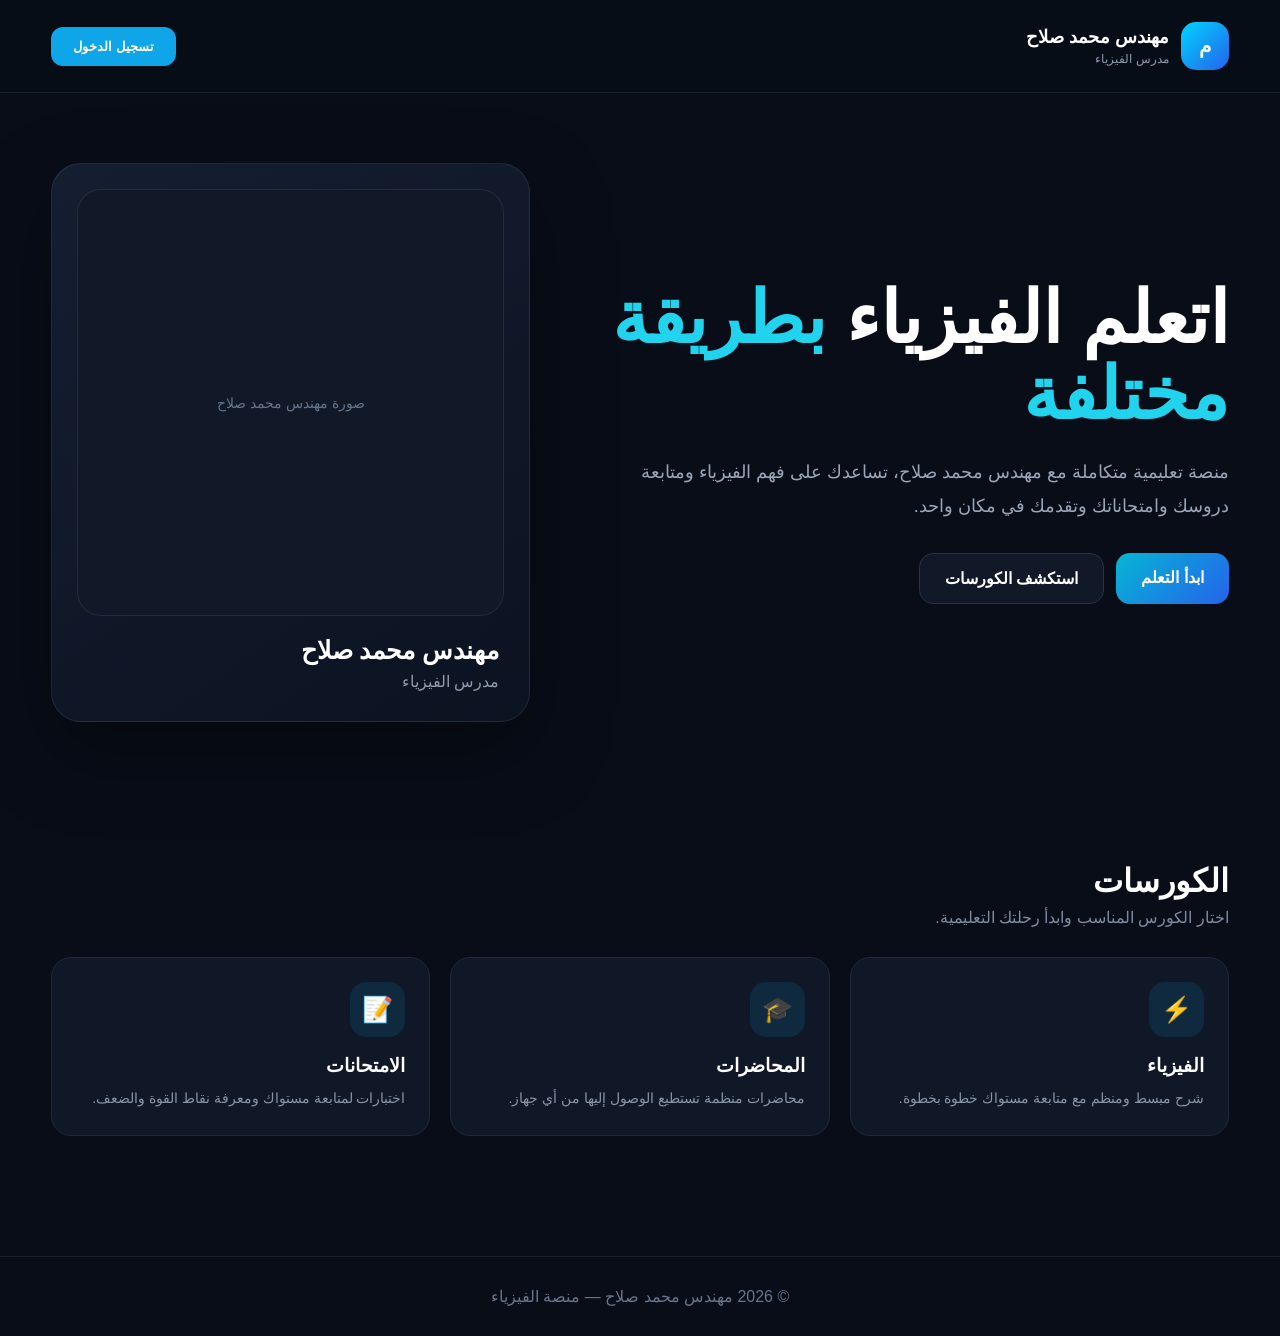
==== index.html @ e2572b4a "Add initial index.html for physics educational platform This HTML file serves as a complete educatio" ====
<!DOCTYPE html>
<html lang="ar" dir="rtl">
<head>
  <meta charset="UTF-8">
  <meta name="viewport" content="width=device-width, initial-scale=1.0">

  <title>مهندس محمد صلاح | منصة الفيزياء</title>

  <meta
    name="description"
    content="منصة مهندس محمد صلاح التعليمية للفيزياء"
  >

  <style>
    * {
      box-sizing: border-box;
      margin: 0;
      padding: 0;
    }

    body {
      font-family: Arial, Tahoma, sans-serif;
      background: #080d18;
      color: #ffffff;
      min-height: 100vh;
    }

    .container {
      width: min(1200px, 92%);
      margin: auto;
    }

    /* الهيدر */
    header {
      padding: 22px 0;
      border-bottom: 1px solid rgba(255,255,255,0.08);
      background: rgba(8,13,24,0.95);
    }

    .navbar {
      display: flex;
      align-items: center;
      justify-content: space-between;
      gap: 20px;
    }

    .brand {
      display: flex;
      align-items: center;
      gap: 12px;
    }

    .brand-logo {
      width: 48px;
      height: 48px;
      border-radius: 15px;
      background: linear-gradient(135deg, #00d4ff, #2563eb);
      display: flex;
      align-items: center;
      justify-content: center;
      font-weight: 900;
      font-size: 20px;
    }

    .brand-text h1 {
      font-size: 18px;
    }

    .brand-text p {
      color: #8f9bad;
      font-size: 12px;
      margin-top: 4px;
    }

    .login-button {
      border: 0;
      background: #0ea5e9;
      color: white;
      padding: 12px 22px;
      border-radius: 12px;
      font-weight: bold;
      cursor: pointer;
    }

    /* الهيرو */
    .hero {
      min-height: 560px;
      display: grid;
      grid-template-columns: 1.15fr 0.85fr;
      align-items: center;
      gap: 50px;
      padding: 70px 0;
    }

    .hero-content h2 {
      font-size: clamp(38px, 6vw, 72px);
      line-height: 1.05;
      margin-bottom: 22px;
    }

    .hero-content h2 span {
      color: #22d3ee;
    }

    .hero-content p {
      color: #9aa6b8;
      font-size: 18px;
      line-height: 1.9;
      max-width: 650px;
      margin-bottom: 30px;
    }

    .hero-buttons {
      display: flex;
      gap: 12px;
      flex-wrap: wrap;
    }

    .primary-button,
    .secondary-button {
      padding: 15px 25px;
      border-radius: 14px;
      text-decoration: none;
      font-weight: bold;
    }

    .primary-button {
      background: linear-gradient(135deg, #06b6d4, #2563eb);
      color: white;
    }

    .secondary-button {
      background: #111827;
      color: white;
      border: 1px solid #263246;
    }

    /* كارت الصورة */
    .teacher-card {
      background: linear-gradient(
        145deg,
        rgba(22,32,51,0.95),
        rgba(12,19,33,0.95)
      );
      border: 1px solid rgba(255,255,255,0.08);
      border-radius: 30px;
      padding: 25px;
      box-shadow: 0 30px 80px rgba(0,0,0,0.35);
    }

    .teacher-photo {
      width: 100%;
      aspect-ratio: 1 / 1;
      border-radius: 24px;
      background: #111827;
      display: flex;
      align-items: center;
      justify-content: center;
      overflow: hidden;
      border: 1px solid rgba(255,255,255,0.08);
    }

    .teacher-photo span {
      color: #64748b;
      font-size: 14px;
    }

    .teacher-info {
      padding: 20px 5px 5px;
    }

    .teacher-info h3 {
      font-size: 25px;
      margin-bottom: 7px;
    }

    .teacher-info p {
      color: #8f9bad;
    }

    /* الكورسات */
    .section {
      padding: 70px 0;
    }

    .section-title {
      margin-bottom: 30px;
    }

    .section-title h2 {
      font-size: 32px;
      margin-bottom: 8px;
    }

    .section-title p {
      color: #7f8ca0;
    }

    .courses {
      display: grid;
      grid-template-columns: repeat(3, 1fr);
      gap: 20px;
    }

    .course {
      background: #101827;
      border: 1px solid #1d2a3d;
      border-radius: 20px;
      padding: 24px;
    }

    .course-icon {
      width: 55px;
      height: 55px;
      border-radius: 16px;
      background: rgba(14,165,233,0.12);
      display: flex;
      align-items: center;
      justify-content: center;
      font-size: 25px;
      margin-bottom: 18px;
    }

    .course h3 {
      margin-bottom: 10px;
    }

    .course p {
      color: #8793a6;
      line-height: 1.7;
      font-size: 14px;
    }

    /* الفوتر */
    footer {
      border-top: 1px solid rgba(255,255,255,0.08);
      padding: 30px 0;
      color: #68758a;
      text-align: center;
      margin-top: 50px;
    }

    /* الموبايل */
    @media (max-width: 850px) {
      .hero {
        grid-template-columns: 1fr;
        padding: 45px 0;
      }

      .courses {
        grid-template-columns: 1fr;
      }

      .hero-content {
        text-align: center;
      }

      .hero-buttons {
        justify-content: center;
      }

      .teacher-card {
        max-width: 430px;
        width: 100%;
        margin: auto;
      }
    }
  </style>
</head>

<body>

  <header>
    <div class="container navbar">

      <div class="brand">
        <div class="brand-logo">م</div>

        <div class="brand-text">
          <h1>مهندس محمد صلاح</h1>
          <p>مدرس الفيزياء</p>
        </div>
      </div>

      <button class="login-button">
        تسجيل الدخول
      </button>

    </div>
  </header>

  <main>

    <section class="container hero">

      <div class="hero-content">

        <h2>
          اتعلم الفيزياء
          <span>بطريقة مختلفة</span>
        </h2>

        <p>
          منصة تعليمية متكاملة مع مهندس محمد صلاح،
          تساعدك على فهم الفيزياء ومتابعة دروسك
          وامتحاناتك وتقدمك في مكان واحد.
        </p>

        <div class="hero-buttons">
          <a href="#" class="primary-button">
            ابدأ التعلم
          </a>

          <a href="#" class="secondary-button">
            استكشف الكورسات
          </a>
        </div>

      </div>

      <div class="teacher-card">

        <div class="teacher-photo">
          <span>صورة مهندس محمد صلاح</span>
        </div>

        <div class="teacher-info">
          <h3>مهندس محمد صلاح</h3>
          <p>مدرس الفيزياء</p>
        </div>

      </div>

    </section>

    <section class="container section">

      <div class="section-title">
        <h2>الكورسات</h2>
        <p>اختار الكورس المناسب وابدأ رحلتك التعليمية.</p>
      </div>

      <div class="courses">

        <article class="course">
          <div class="course-icon">⚡</div>
          <h3>الفيزياء</h3>
          <p>
            شرح مبسط ومنظم مع متابعة مستواك خطوة بخطوة.
          </p>
        </article>

        <article class="course">
          <div class="course-icon">🎓</div>
          <h3>المحاضرات</h3>
          <p>
            محاضرات منظمة تستطيع الوصول إليها من أي جهاز.
          </p>
        </article>

        <article class="course">
          <div class="course-icon">📝</div>
          <h3>الامتحانات</h3>
          <p>
            اختبارات لمتابعة مستواك ومعرفة نقاط القوة والضعف.
          </p>
        </article>

      </div>

    </section>

  </main>

  <footer>
    <div class="container">
      © 2026 مهندس محمد صلاح — منصة الفيزياء
    </div>
  </footer>

</body>
</html>
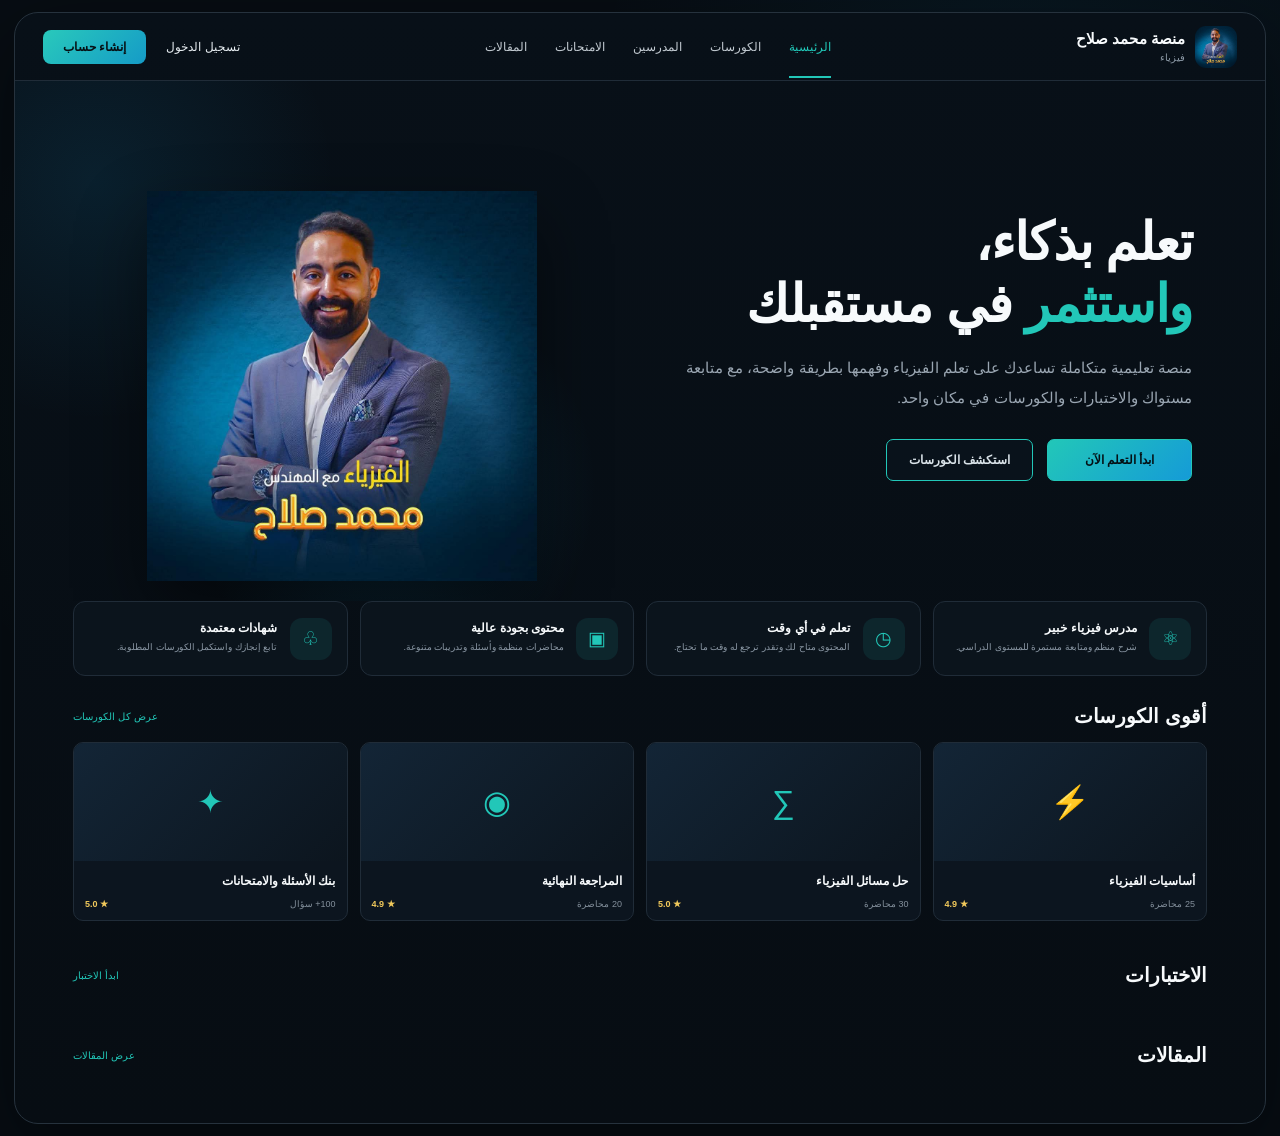
==== commit b567dd06: "Update index.html with new styles and title Added theme color meta tag and updated page title. Impro" ====
--- a/index.html
+++ b/index.html
@@ -3,266 +3,532 @@
 <head>
   <meta charset="UTF-8">
   <meta name="viewport" content="width=device-width, initial-scale=1.0">
-
-  <title>مهندس محمد صلاح | منصة الفيزياء</title>
-
-  <meta
-    name="description"
-    content="منصة مهندس محمد صلاح التعليمية للفيزياء"
-  >
+  <meta name="theme-color" content="#070d13">
+  <title>منصة مهندس محمد صلاح | الفيزياء</title>
 
   <style>
-    * {
-      box-sizing: border-box;
-      margin: 0;
-      padding: 0;
-    }
-
-    body {
-      font-family: Arial, Tahoma, sans-serif;
-      background: #080d18;
-      color: #ffffff;
-      min-height: 100vh;
-    }
-
-    .container {
-      width: min(1200px, 92%);
-      margin: auto;
-    }
-
-    /* الهيدر */
-    header {
-      padding: 22px 0;
-      border-bottom: 1px solid rgba(255,255,255,0.08);
-      background: rgba(8,13,24,0.95);
-    }
-
-    .navbar {
-      display: flex;
-      align-items: center;
-      justify-content: space-between;
-      gap: 20px;
-    }
-
-    .brand {
-      display: flex;
-      align-items: center;
-      gap: 12px;
-    }
-
-    .brand-logo {
-      width: 48px;
-      height: 48px;
-      border-radius: 15px;
-      background: linear-gradient(135deg, #00d4ff, #2563eb);
-      display: flex;
-      align-items: center;
-      justify-content: center;
-      font-weight: 900;
-      font-size: 20px;
-    }
-
-    .brand-text h1 {
-      font-size: 18px;
-    }
-
-    .brand-text p {
-      color: #8f9bad;
-      font-size: 12px;
-      margin-top: 4px;
-    }
-
-    .login-button {
-      border: 0;
-      background: #0ea5e9;
-      color: white;
-      padding: 12px 22px;
-      border-radius: 12px;
-      font-weight: bold;
-      cursor: pointer;
-    }
-
-    /* الهيرو */
-    .hero {
-      min-height: 560px;
-      display: grid;
-      grid-template-columns: 1.15fr 0.85fr;
-      align-items: center;
-      gap: 50px;
-      padding: 70px 0;
-    }
-
-    .hero-content h2 {
-      font-size: clamp(38px, 6vw, 72px);
-      line-height: 1.05;
-      margin-bottom: 22px;
-    }
-
-    .hero-content h2 span {
-      color: #22d3ee;
-    }
-
-    .hero-content p {
-      color: #9aa6b8;
-      font-size: 18px;
-      line-height: 1.9;
-      max-width: 650px;
-      margin-bottom: 30px;
-    }
-
-    .hero-buttons {
-      display: flex;
-      gap: 12px;
-      flex-wrap: wrap;
-    }
-
-    .primary-button,
-    .secondary-button {
-      padding: 15px 25px;
-      border-radius: 14px;
-      text-decoration: none;
-      font-weight: bold;
-    }
-
-    .primary-button {
-      background: linear-gradient(135deg, #06b6d4, #2563eb);
-      color: white;
-    }
-
-    .secondary-button {
-      background: #111827;
-      color: white;
-      border: 1px solid #263246;
-    }
-
-    /* كارت الصورة */
-    .teacher-card {
-      background: linear-gradient(
-        145deg,
-        rgba(22,32,51,0.95),
-        rgba(12,19,33,0.95)
+    *{box-sizing:border-box;margin:0;padding:0}
+    :root{
+      --bg:#070d13;
+      --panel:#0b131c;
+      --panel2:#101a24;
+      --line:#202c38;
+      --text:#f7fafc;
+      --muted:#8c99a6;
+      --cyan:#22c7b8;
+      --cyan2:#12a99f;
+      --blue:#159bd7;
+    }
+    html{scroll-behavior:smooth}
+    body{
+      min-height:100vh;
+      background:
+        radial-gradient(circle at 80% 10%,rgba(18,155,215,.08),transparent 30%),
+        radial-gradient(circle at 20% 35%,rgba(34,199,184,.05),transparent 28%),
+        var(--bg);
+      color:var(--text);
+      font-family:Tahoma,Arial,sans-serif;
+      overflow-x:hidden;
+    }
+    a{text-decoration:none;color:inherit}
+    button,input{font:inherit}
+
+    .shell{
+      width:min(1440px,calc(100% - 28px));
+      margin:12px auto;
+      border:1px solid #26323d;
+      border-radius:24px;
+      overflow:hidden;
+      background:linear-gradient(180deg,#081018,#070d13);
+      box-shadow:0 25px 80px rgba(0,0,0,.42);
+    }
+
+    header{
+      height:68px;
+      display:flex;
+      align-items:center;
+      justify-content:space-between;
+      gap:20px;
+      padding:0 28px;
+      border-bottom:1px solid var(--line);
+    }
+
+    .brand{
+      display:flex;
+      align-items:center;
+      gap:10px;
+      order:1;
+    }
+
+    .brand-mark{
+      width:42px;
+      height:42px;
+      border-radius:11px;
+      display:grid;
+      place-items:center;
+      background:linear-gradient(145deg,#25d1c0,#138dbf);
+      color:#061017;
+      font-size:23px;
+      font-weight:900;
+      overflow:hidden;
+    }
+
+    .brand-mark img{
+      width:100%;
+      height:100%;
+      object-fit:cover;
+      display:block;
+    }
+
+    .brand-text strong{
+      display:block;
+      font-size:15px;
+    }
+
+    .brand-text span{
+      display:block;
+      color:var(--muted);
+      font-size:10px;
+      margin-top:4px;
+    }
+
+    .nav{
+      display:flex;
+      align-items:center;
+      gap:28px;
+      color:#c3cbd2;
+      font-size:12px;
+      order:2;
+    }
+
+    .nav a{
+      padding:25px 0 22px;
+      border-bottom:2px solid transparent;
+    }
+
+    .nav a.active,
+    .nav a:hover{
+      color:var(--cyan);
+      border-bottom-color:var(--cyan);
+    }
+
+    .actions{
+      display:flex;
+      align-items:center;
+      gap:20px;
+      order:3;
+      font-size:12px;
+    }
+
+    .login{
+      color:#e7edf1;
+    }
+
+    .register{
+      padding:10px 20px;
+      border-radius:8px;
+      color:#061014;
+      font-weight:700;
+      background:linear-gradient(135deg,#29c9bb,#159bc7);
+    }
+
+    .hero{
+      min-height:510px;
+      display:grid;
+      grid-template-columns:1.05fr .95fr;
+      align-items:center;
+      padding:30px 58px 20px;
+      position:relative;
+      overflow:hidden;
+    }
+
+    .hero:after{
+      content:"";
+      position:absolute;
+      width:520px;
+      height:520px;
+      left:-180px;
+      top:-160px;
+      background:radial-gradient(
+        circle,
+        rgba(24,151,207,.12),
+        transparent 65%
       );
-      border: 1px solid rgba(255,255,255,0.08);
-      border-radius: 30px;
-      padding: 25px;
-      box-shadow: 0 30px 80px rgba(0,0,0,0.35);
-    }
-
-    .teacher-photo {
-      width: 100%;
-      aspect-ratio: 1 / 1;
-      border-radius: 24px;
-      background: #111827;
-      display: flex;
-      align-items: center;
-      justify-content: center;
-      overflow: hidden;
-      border: 1px solid rgba(255,255,255,0.08);
-    }
-
-    .teacher-photo span {
-      color: #64748b;
-      font-size: 14px;
-    }
-
-    .teacher-info {
-      padding: 20px 5px 5px;
-    }
-
-    .teacher-info h3 {
-      font-size: 25px;
-      margin-bottom: 7px;
-    }
-
-    .teacher-info p {
-      color: #8f9bad;
-    }
-
-    /* الكورسات */
-    .section {
-      padding: 70px 0;
-    }
-
-    .section-title {
-      margin-bottom: 30px;
-    }
-
-    .section-title h2 {
-      font-size: 32px;
-      margin-bottom: 8px;
-    }
-
-    .section-title p {
-      color: #7f8ca0;
-    }
-
-    .courses {
-      display: grid;
-      grid-template-columns: repeat(3, 1fr);
-      gap: 20px;
-    }
-
-    .course {
-      background: #101827;
-      border: 1px solid #1d2a3d;
-      border-radius: 20px;
-      padding: 24px;
-    }
-
-    .course-icon {
-      width: 55px;
-      height: 55px;
-      border-radius: 16px;
-      background: rgba(14,165,233,0.12);
-      display: flex;
-      align-items: center;
-      justify-content: center;
-      font-size: 25px;
-      margin-bottom: 18px;
-    }
-
-    .course h3 {
-      margin-bottom: 10px;
-    }
-
-    .course p {
-      color: #8793a6;
-      line-height: 1.7;
-      font-size: 14px;
-    }
-
-    /* الفوتر */
-    footer {
-      border-top: 1px solid rgba(255,255,255,0.08);
-      padding: 30px 0;
-      color: #68758a;
-      text-align: center;
-      margin-top: 50px;
-    }
-
-    /* الموبايل */
-    @media (max-width: 850px) {
-      .hero {
-        grid-template-columns: 1fr;
-        padding: 45px 0;
-      }
-
-      .courses {
-        grid-template-columns: 1fr;
-      }
-
-      .hero-content {
-        text-align: center;
-      }
-
-      .hero-buttons {
-        justify-content: center;
-      }
-
-      .teacher-card {
-        max-width: 430px;
-        width: 100%;
-        margin: auto;
+      pointer-events:none;
+    }
+
+    .hero-copy{
+      position:relative;
+      z-index:2;
+      padding-right:15px;
+    }
+
+    .hero h1{
+      font-size:52px;
+      line-height:1.2;
+      letter-spacing:-1px;
+      margin-bottom:18px;
+      max-width:620px;
+    }
+
+    .hero h1 span{
+      color:var(--cyan);
+    }
+
+    .hero p{
+      color:#9aa6b2;
+      font-size:15px;
+      line-height:2;
+      max-width:520px;
+      margin-bottom:26px;
+    }
+
+    .hero-buttons{
+      display:flex;
+      gap:14px;
+    }
+
+    .btn{
+      min-width:145px;
+      padding:13px 22px;
+      border-radius:7px;
+      text-align:center;
+      font-size:12px;
+      font-weight:700;
+      border:1px solid var(--cyan);
+    }
+
+    .btn-primary{
+      background:linear-gradient(135deg,#22c7b8,#159bd7);
+      color:#041014;
+    }
+
+    .btn-outline{
+      color:#d9e2e8;
+      background:#09121b;
+    }
+
+    .hero-person{
+      align-self:stretch;
+      min-height:470px;
+      position:relative;
+      display:flex;
+      align-items:flex-end;
+      justify-content:center;
+    }
+
+    .hero-person:before{
+      content:"";
+      position:absolute;
+      width:430px;
+      height:430px;
+      bottom:-120px;
+      right:5px;
+      border-radius:50%;
+      background:radial-gradient(
+        circle,
+        rgba(15,142,194,.2),
+        transparent 67%
+      );
+    }
+
+    .person-frame{
+      position:relative;
+      z-index:2;
+      width:min(390px,100%);
+      height:100%;
+      display:flex;
+      align-items:flex-end;
+      justify-content:center;
+    }
+
+    .person-frame img{
+      width:100%;
+      height:100%;
+      object-fit:contain;
+      object-position:center bottom;
+      filter:drop-shadow(0 30px 35px rgba(0,0,0,.45));
+    }
+
+    .benefits{
+      display:grid;
+      grid-template-columns:repeat(4,1fr);
+      gap:12px;
+      padding:0 58px 28px;
+    }
+
+    .benefit{
+      min-height:75px;
+      display:flex;
+      align-items:center;
+      gap:12px;
+      padding:12px 15px;
+      border:1px solid var(--line);
+      border-radius:12px;
+      background:rgba(14,23,32,.7);
+    }
+
+    .benefit-icon{
+      width:42px;
+      height:42px;
+      flex:0 0 42px;
+      display:grid;
+      place-items:center;
+      border-radius:12px;
+      background:rgba(34,199,184,.1);
+      color:var(--cyan);
+      font-size:19px;
+    }
+
+    .benefit strong{
+      display:block;
+      font-size:12px;
+      margin-bottom:5px;
+    }
+
+    .benefit span{
+      display:block;
+      color:var(--muted);
+      font-size:9px;
+      line-height:1.7;
+    }
+
+    .courses-section{
+      padding:0 58px 42px;
+    }
+
+    .section-head{
+      display:flex;
+      align-items:center;
+      justify-content:space-between;
+      margin-bottom:14px;
+    }
+
+    .section-head h2{
+      font-size:20px;
+    }
+
+    .section-head a{
+      color:var(--cyan);
+      font-size:10px;
+    }
+
+    .courses{
+      display:grid;
+      grid-template-columns:repeat(4,1fr);
+      gap:12px;
+    }
+
+    .course{
+      background:#0c151f;
+      border:1px solid var(--line);
+      border-radius:10px;
+      overflow:hidden;
+      transition:.2s;
+    }
+
+    .course:hover{
+      transform:translateY(-3px);
+      border-color:#2b746f;
+    }
+
+    .course-img{
+      height:118px;
+      background:linear-gradient(135deg,#132536,#0c151e);
+      display:grid;
+      place-items:center;
+      position:relative;
+      overflow:hidden;
+    }
+
+    .course-placeholder{
+      font-size:32px;
+      color:var(--cyan);
+    }
+
+    .course-body{
+      padding:11px;
+    }
+
+    .course h3{
+      font-size:12px;
+      line-height:1.6;
+      margin-bottom:8px;
+    }
+
+    .course-meta{
+      display:flex;
+      justify-content:space-between;
+      color:#84909c;
+      font-size:9px;
+    }
+
+    .course-meta b{
+      color:#f1c95b;
+    }
+
+    @media(max-width:900px){
+
+      .shell{
+        width:100%;
+        margin:0;
+        border-radius:0;
+        border-left:0;
+        border-right:0;
+      }
+
+      header{
+        height:auto;
+        min-height:66px;
+        padding:10px 14px;
+      }
+
+      .nav{
+        display:none;
+      }
+
+      .actions{
+        gap:12px;
+      }
+
+      .register{
+        padding:9px 13px;
+      }
+
+      .hero{
+        min-height:calc(100svh - 66px);
+        grid-template-columns:1fr;
+        padding:35px 24px 25px;
+        text-align:right;
+      }
+
+      .hero-copy{
+        padding:0;
+        order:1;
+      }
+
+      .hero-person{
+        order:0;
+        min-height:300px;
+        max-height:42svh;
+      }
+
+      .person-frame{
+        width:min(310px,85vw);
+      }
+
+      .hero h1{
+        font-size:39px;
+      }
+
+      .hero p{
+        font-size:13px;
+      }
+
+      .hero-buttons{
+        justify-content:flex-start;
+      }
+
+      .benefits{
+        grid-template-columns:repeat(2,1fr);
+        padding:0 20px 25px;
+      }
+
+      .courses-section{
+        padding:0 20px 35px;
+      }
+
+      .courses{
+        grid-template-columns:repeat(2,1fr);
+      }
+    }
+
+    @media(max-width:520px){
+
+      .brand-text strong{
+        font-size:13px;
+      }
+
+      .brand-text span{
+        font-size:9px;
+      }
+
+      .brand-mark{
+        width:39px;
+        height:39px;
+      }
+
+      .login{
+        font-size:10px;
+      }
+
+      .register{
+        font-size:10px;
+        padding:8px 11px;
+      }
+
+      .hero{
+        padding-top:22px;
+      }
+
+      .hero-person{
+        min-height:270px;
+      }
+
+      .hero h1{
+        font-size:35px;
+      }
+
+      .hero p{
+        font-size:12px;
+        line-height:1.9;
+      }
+
+      .hero-buttons{
+        gap:8px;
+      }
+
+      .btn{
+        min-width:0;
+        flex:1;
+        padding:12px 10px;
+        font-size:11px;
+      }
+
+      .benefits{
+        grid-template-columns:1fr 1fr;
+        gap:8px;
+      }
+
+      .benefit{
+        min-height:70px;
+        padding:9px;
+      }
+
+      .benefit-icon{
+        width:35px;
+        height:35px;
+        flex-basis:35px;
+      }
+
+      .benefit strong{
+        font-size:10px;
+      }
+
+      .benefit span{
+        font-size:8px;
+      }
+
+      .courses{
+        grid-template-columns:1fr 1fr;
+      }
+
+      .course-img{
+        height:105px;
+      }
+
+      .course h3{
+        font-size:10px;
       }
     }
   </style>
@@ -270,113 +536,208 @@
 
 <body>
 
-  <header>
-    <div class="container navbar">
-
-      <div class="brand">
-        <div class="brand-logo">م</div>
+  <div class="shell">
+
+    <header>
+
+      <a class="brand" href="index.html">
+
+        <div class="brand-mark">
+          <img src="55.jpg" alt="مهندس محمد صلاح">
+        </div>
 
         <div class="brand-text">
-          <h1>مهندس محمد صلاح</h1>
-          <p>مدرس الفيزياء</p>
-        </div>
+          <strong>منصة محمد صلاح</strong>
+          <span>فيزياء</span>
+        </div>
+
+      </a>
+
+      <nav class="nav">
+        <a class="active" href="index.html">الرئيسية</a>
+        <a href="#courses">الكورسات</a>
+        <a href="#teachers">المدرسين</a>
+        <a href="#exams">الامتحانات</a>
+        <a href="#articles">المقالات</a>
+      </nav>
+
+      <div class="actions">
+        <a class="login" href="login.html">تسجيل الدخول</a>
+        <a class="register" href="register.html">إنشاء حساب</a>
       </div>
 
-      <button class="login-button">
-        تسجيل الدخول
-      </button>
-
-    </div>
-  </header>
-
-  <main>
-
-    <section class="container hero">
-
-      <div class="hero-content">
-
-        <h2>
-          اتعلم الفيزياء
-          <span>بطريقة مختلفة</span>
-        </h2>
-
-        <p>
-          منصة تعليمية متكاملة مع مهندس محمد صلاح،
-          تساعدك على فهم الفيزياء ومتابعة دروسك
-          وامتحاناتك وتقدمك في مكان واحد.
-        </p>
-
-        <div class="hero-buttons">
-          <a href="#" class="primary-button">
-            ابدأ التعلم
+    </header>
+
+    <main>
+
+      <section class="hero">
+
+        <div class="hero-copy">
+
+          <h1>
+            تعلم بذكاء،
+            <br>
+            <span>واستثمر</span> في مستقبلك
+          </h1>
+
+          <p>
+            منصة تعليمية متكاملة تساعدك على تعلم الفيزياء
+            وفهمها بطريقة واضحة، مع متابعة مستواك
+            والاختبارات والكورسات في مكان واحد.
+          </p>
+
+          <div class="hero-buttons">
+            <a class="btn btn-primary" href="login.html">
+              ابدأ التعلم الآن
+            </a>
+
+            <a class="btn btn-outline" href="#courses">
+              استكشف الكورسات
+            </a>
+          </div>
+
+        </div>
+
+        <div class="hero-person">
+
+          <div class="person-frame">
+            <img src="55.jpg" alt="مهندس محمد صلاح">
+          </div>
+
+        </div>
+
+      </section>
+
+      <section class="benefits" id="teachers">
+
+        <div class="benefit">
+          <div class="benefit-icon">⚛</div>
+          <div>
+            <strong>مدرس فيزياء خبير</strong>
+            <span>شرح منظم ومتابعة مستمرة للمستوى الدراسي.</span>
+          </div>
+        </div>
+
+        <div class="benefit">
+          <div class="benefit-icon">◷</div>
+          <div>
+            <strong>تعلم في أي وقت</strong>
+            <span>المحتوى متاح لك وتقدر ترجع له وقت ما تحتاج.</span>
+          </div>
+        </div>
+
+        <div class="benefit">
+          <div class="benefit-icon">▣</div>
+          <div>
+            <strong>محتوى بجودة عالية</strong>
+            <span>محاضرات منظمة وأسئلة وتدريبات متنوعة.</span>
+          </div>
+        </div>
+
+        <div class="benefit">
+          <div class="benefit-icon">♧</div>
+          <div>
+            <strong>شهادات معتمدة</strong>
+            <span>تابع إنجازك واستكمل الكورسات المطلوبة.</span>
+          </div>
+        </div>
+
+      </section>
+
+      <section class="courses-section" id="courses">
+
+        <div class="section-head">
+          <h2>أقوى الكورسات</h2>
+          <a href="login.html">عرض كل الكورسات</a>
+        </div>
+
+        <div class="courses">
+
+          <a class="course" href="login.html">
+            <div class="course-img">
+              <div class="course-placeholder">⚡</div>
+            </div>
+
+            <div class="course-body">
+              <h3>أساسيات الفيزياء</h3>
+
+              <div class="course-meta">
+                <span>25 محاضرة</span>
+                <b>★ 4.9</b>
+              </div>
+            </div>
           </a>
 
-          <a href="#" class="secondary-button">
-            استكشف الكورسات
+          <a class="course" href="login.html">
+            <div class="course-img">
+              <div class="course-placeholder">∑</div>
+            </div>
+
+            <div class="course-body">
+              <h3>حل مسائل الفيزياء</h3>
+
+              <div class="course-meta">
+                <span>30 محاضرة</span>
+                <b>★ 5.0</b>
+              </div>
+            </div>
           </a>
-        </div>
-
-      </div>
-
-      <div class="teacher-card">
-
-        <div class="teacher-photo">
-          <span>صورة مهندس محمد صلاح</span>
-        </div>
-
-        <div class="teacher-info">
-          <h3>مهندس محمد صلاح</h3>
-          <p>مدرس الفيزياء</p>
-        </div>
-
-      </div>
-
-    </section>
-
-    <section class="container section">
-
-      <div class="section-title">
-        <h2>الكورسات</h2>
-        <p>اختار الكورس المناسب وابدأ رحلتك التعليمية.</p>
-      </div>
-
-      <div class="courses">
-
-        <article class="course">
-          <div class="course-icon">⚡</div>
-          <h3>الفيزياء</h3>
-          <p>
-            شرح مبسط ومنظم مع متابعة مستواك خطوة بخطوة.
-          </p>
-        </article>
-
-        <article class="course">
-          <div class="course-icon">🎓</div>
-          <h3>المحاضرات</h3>
-          <p>
-            محاضرات منظمة تستطيع الوصول إليها من أي جهاز.
-          </p>
-        </article>
-
-        <article class="course">
-          <div class="course-icon">📝</div>
-          <h3>الامتحانات</h3>
-          <p>
-            اختبارات لمتابعة مستواك ومعرفة نقاط القوة والضعف.
-          </p>
-        </article>
-
-      </div>
-
-    </section>
-
-  </main>
-
-  <footer>
-    <div class="container">
-      © 2026 مهندس محمد صلاح — منصة الفيزياء
-    </div>
-  </footer>
+
+          <a class="course" href="login.html">
+            <div class="course-img">
+              <div class="course-placeholder">◉</div>
+            </div>
+
+            <div class="course-body">
+              <h3>المراجعة النهائية</h3>
+
+              <div class="course-meta">
+                <span>20 محاضرة</span>
+                <b>★ 4.9</b>
+              </div>
+            </div>
+          </a>
+
+          <a class="course" href="login.html">
+            <div class="course-img">
+              <div class="course-placeholder">✦</div>
+            </div>
+
+            <div class="course-body">
+              <h3>بنك الأسئلة والامتحانات</h3>
+
+              <div class="course-meta">
+                <span>100+ سؤال</span>
+                <b>★ 5.0</b>
+              </div>
+            </div>
+          </a>
+
+        </div>
+
+      </section>
+
+      <section class="courses-section" id="exams">
+
+        <div class="section-head">
+          <h2>الاختبارات</h2>
+          <a href="login.html">ابدأ الاختبار</a>
+        </div>
+
+      </section>
+
+      <section class="courses-section" id="articles">
+
+        <div class="section-head">
+          <h2>المقالات</h2>
+          <a href="login.html">عرض المقالات</a>
+        </div>
+
+      </section>
+
+    </main>
+
+  </div>
 
 </body>
 </html>
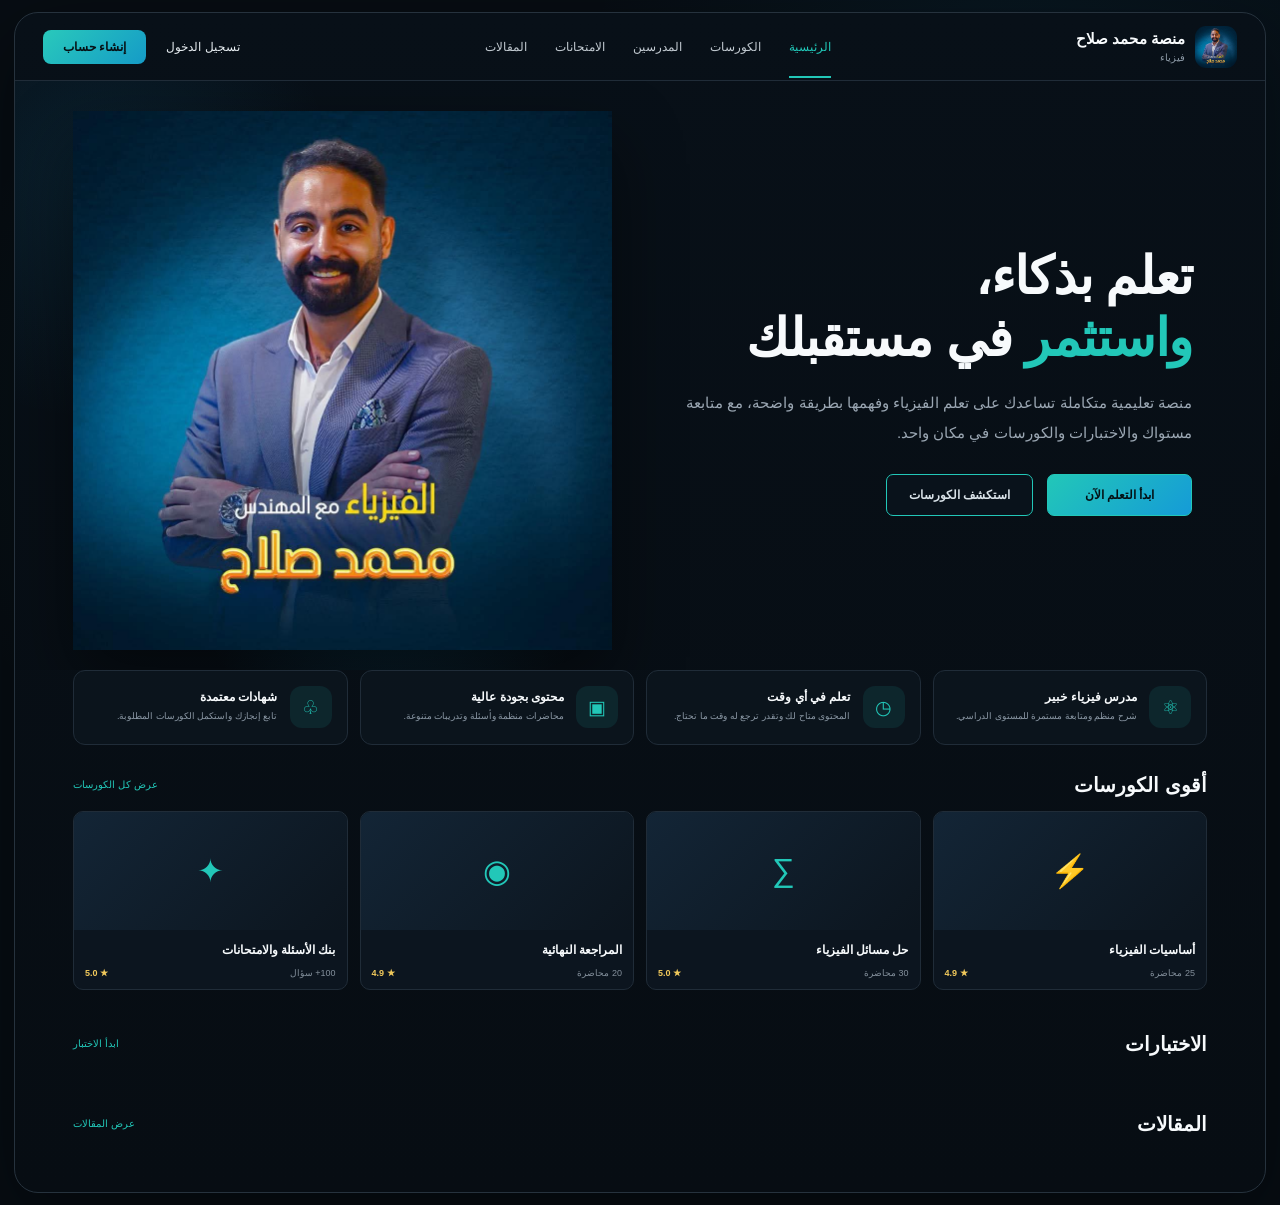
==== commit 79ffdcdf: "Update index.html" ====
--- a/index.html
+++ b/index.html
@@ -235,18 +235,19 @@
     .person-frame{
       position:relative;
       z-index:2;
-      width:min(390px,100%);
+      width:100%;
       height:100%;
       display:flex;
       align-items:flex-end;
       justify-content:center;
     }
 
+    /* تعديل الصورة لتملأ المساحة بالكامل وبشكل جميل */
     .person-frame img{
       width:100%;
       height:100%;
-      object-fit:contain;
-      object-position:center bottom;
+      object-fit: cover;
+      object-position: center top;
       filter:drop-shadow(0 30px 35px rgba(0,0,0,.45));
     }
 
@@ -414,7 +415,7 @@
       }
 
       .person-frame{
-        width:min(310px,85vw);
+        width:100%;
       }
 
       .hero h1{
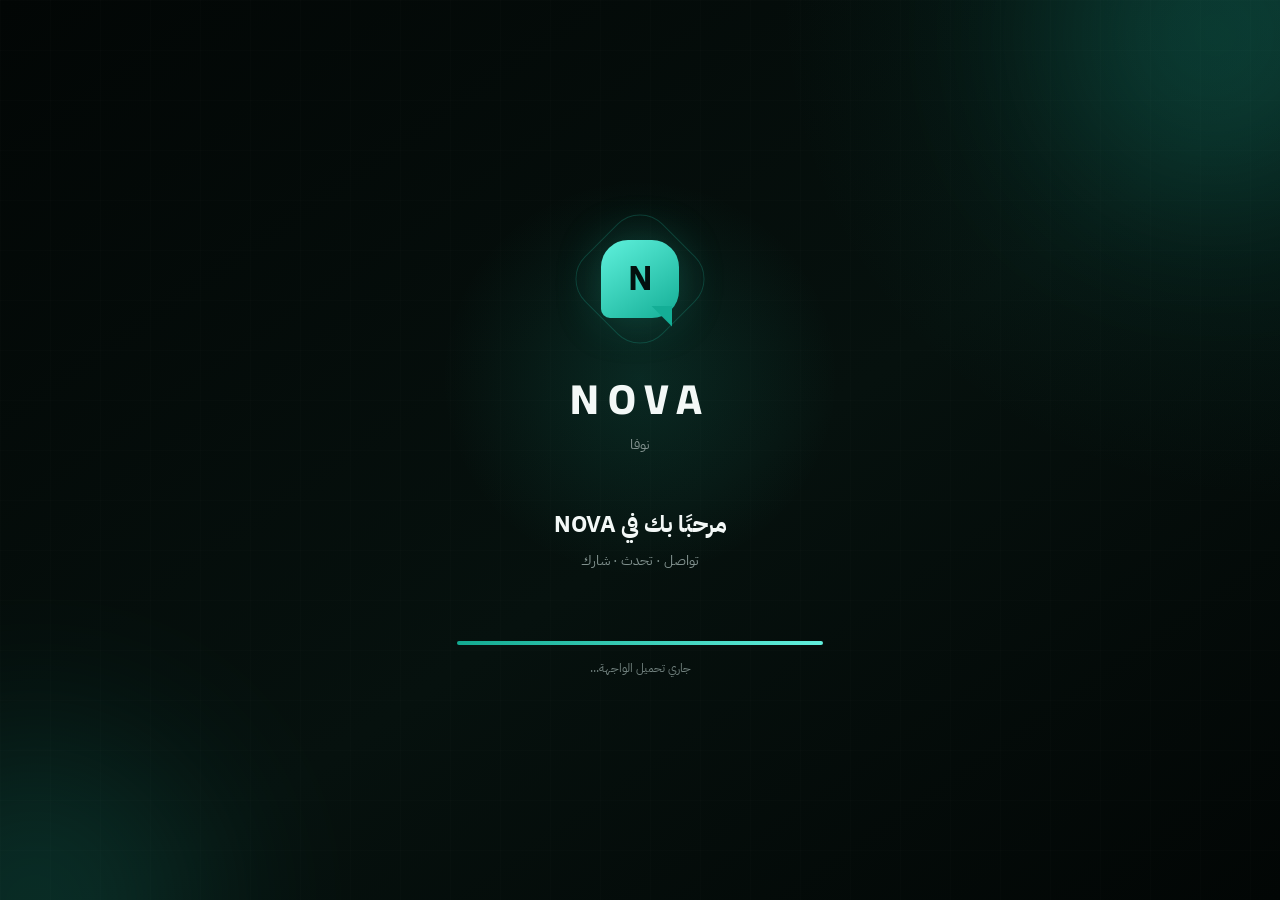
==== commit c228b26a: "Update index.html" ====
--- a/index.html
+++ b/index.html
@@ -1,744 +1,3663 @@
 <!DOCTYPE html>
 <html lang="ar" dir="rtl">
 <head>
-  <meta charset="UTF-8">
-  <meta name="viewport" content="width=device-width, initial-scale=1.0">
-  <meta name="theme-color" content="#070d13">
-  <title>منصة مهندس محمد صلاح | الفيزياء</title>
-
-  <style>
-    *{box-sizing:border-box;margin:0;padding:0}
-    :root{
-      --bg:#070d13;
-      --panel:#0b131c;
-      --panel2:#101a24;
-      --line:#202c38;
-      --text:#f7fafc;
-      --muted:#8c99a6;
-      --cyan:#22c7b8;
-      --cyan2:#12a99f;
-      --blue:#159bd7;
+<meta charset="UTF-8">
+<meta name="viewport" content="width=device-width,initial-scale=1,maximum-scale=1,viewport-fit=cover">
+<meta name="theme-color" content="#06100e">
+<meta name="mobile-web-app-capable" content="yes">
+<meta name="apple-mobile-web-app-capable" content="yes">
+<meta name="apple-mobile-web-app-status-bar-style" content="black-translucent">
+<title>NOVA — نوفا</title>
+
+<link rel="preconnect" href="https://fonts.googleapis.com">
+<link rel="preconnect" href="https://fonts.gstatic.com" crossorigin>
+<link href="https://fonts.googleapis.com/css2?family=Cairo:wght@400;500;600;700;800&family=IBM+Plex+Sans+Arabic:wght@400;500;600;700&display=swap" rel="stylesheet">
+
+<style>
+:root{
+--bg:#040908;
+--bg2:#07120f;
+--panel:#0a1714;
+--panel2:#0d1d19;
+--panel3:#11251f;
+--line:rgba(255,255,255,.075);
+--line2:rgba(255,255,255,.12);
+--text:#f3f8f7;
+--muted:#81918e;
+--muted2:#a9b8b5;
+--primary:#27d6b7;
+--primary2:#13aa91;
+--danger:#ff5268;
+--warning:#e9bd61;
+--shadow:0 25px 80px rgba(0,0,0,.4);
+--radius:22px;
+--radius2:15px;
+}
+
+*{
+box-sizing:border-box;
+margin:0;
+padding:0;
+}
+
+html,
+body{
+width:100%;
+height:100%;
+overflow:hidden;
+background:var(--bg);
+color:var(--text);
+font-family:"IBM Plex Sans Arabic","Cairo",sans-serif;
+-webkit-tap-highlight-color:transparent;
+}
+
+button,
+input,
+textarea{
+font:inherit;
+}
+
+button{
+cursor:pointer;
+}
+
+input,
+textarea{
+outline:none;
+}
+
+.hidden{
+display:none!important;
+}
+
+.screen{
+position:fixed;
+inset:0;
+display:none;
+overflow:hidden;
+}
+
+.screen.active{
+display:flex;
+}
+
+
+/* =========================================================
+   SPLASH
+========================================================= */
+
+#splash{
+align-items:center;
+justify-content:center;
+background:
+radial-gradient(circle at 50% 42%,rgba(39,214,183,.13),transparent 24%),
+radial-gradient(circle at 100% 0,rgba(19,170,145,.13),transparent 32%),
+linear-gradient(145deg,#020605,#06110e 55%,#020605);
+}
+
+.splash-bg{
+position:absolute;
+inset:0;
+overflow:hidden;
+}
+
+.splash-orb{
+position:absolute;
+width:330px;
+height:330px;
+border-radius:50%;
+filter:blur(90px);
+opacity:.16;
+background:#22d6b9;
+animation:orb 5s ease-in-out infinite;
+}
+
+.splash-orb.a{
+top:-130px;
+right:-100px;
+}
+
+.splash-orb.b{
+bottom:-170px;
+left:-130px;
+animation-delay:-2s;
+}
+
+.splash-grid{
+position:absolute;
+inset:0;
+opacity:.035;
+background-image:
+linear-gradient(rgba(255,255,255,.3) 1px,transparent 1px),
+linear-gradient(90deg,rgba(255,255,255,.3) 1px,transparent 1px);
+background-size:50px 50px;
+}
+
+.splash-content{
+position:relative;
+z-index:2;
+width:min(430px,90%);
+text-align:center;
+}
+
+.logo-wrap{
+width:110px;
+height:110px;
+margin:auto;
+display:grid;
+place-items:center;
+position:relative;
+}
+
+.logo-wrap:before{
+content:"";
+position:absolute;
+inset:0;
+border:1px solid rgba(39,214,183,.2);
+border-radius:32px;
+transform:rotate(45deg);
+animation:rotate 7s linear infinite;
+}
+
+.logo{
+width:78px;
+height:78px;
+display:grid;
+place-items:center;
+position:relative;
+border-radius:27px 27px 27px 9px;
+background:linear-gradient(145deg,#5ff1dc,#14ae96);
+color:#03100e;
+font-size:34px;
+font-weight:900;
+box-shadow:0 0 45px rgba(39,214,183,.25);
+}
+
+.logo:after{
+content:"";
+position:absolute;
+right:7px;
+bottom:-9px;
+width:21px;
+height:21px;
+background:#14ae96;
+clip-path:polygon(0 0,100% 0,100% 100%);
+}
+
+.splash-title{
+margin-top:25px;
+font-family:"Cairo",sans-serif;
+font-size:42px;
+font-weight:800;
+letter-spacing:9px;
+}
+
+.splash-ar{
+font-size:14px;
+color:var(--muted);
+margin-top:-4px;
+}
+
+.splash-welcome{
+margin-top:52px;
+font-size:23px;
+font-weight:700;
+}
+
+.splash-sub{
+margin-top:8px;
+font-size:14px;
+color:var(--muted);
+}
+
+.splash-progress{
+width:min(370px,85%);
+height:4px;
+margin:70px auto 0;
+background:rgba(255,255,255,.07);
+border-radius:100px;
+overflow:hidden;
+}
+
+.splash-progress i{
+display:block;
+height:100%;
+width:0;
+background:linear-gradient(90deg,#13aa91,#61efdc);
+box-shadow:0 0 16px rgba(39,214,183,.5);
+animation:splashProgress 5s linear forwards;
+}
+
+.splash-status{
+margin-top:14px;
+font-size:12px;
+color:#71817e;
+}
+
+
+/* =========================================================
+   AUTH
+========================================================= */
+
+#auth{
+align-items:center;
+justify-content:center;
+background:
+radial-gradient(circle at 80% 0,rgba(39,214,183,.11),transparent 30%),
+radial-gradient(circle at 0 100%,rgba(22,93,82,.16),transparent 35%),
+var(--bg);
+overflow:auto;
+}
+
+.auth-shell{
+width:min(1120px,94vw);
+min-height:min(700px,90vh);
+display:grid;
+grid-template-columns:1.05fr .95fr;
+background:rgba(10,23,20,.84);
+border:1px solid var(--line);
+border-radius:32px;
+box-shadow:var(--shadow);
+overflow:hidden;
+backdrop-filter:blur(25px);
+}
+
+.auth-brand{
+position:relative;
+display:flex;
+flex-direction:column;
+justify-content:center;
+padding:65px;
+background:
+radial-gradient(circle at 20% 30%,rgba(39,214,183,.12),transparent 35%),
+linear-gradient(145deg,#081713,#050b09);
+}
+
+.auth-brand .big-logo{
+width:90px;
+height:90px;
+border-radius:30px 30px 30px 10px;
+display:grid;
+place-items:center;
+background:linear-gradient(145deg,#5ff1dc,#16b29a);
+color:#03100e;
+font-size:39px;
+font-weight:900;
+box-shadow:0 0 50px rgba(39,214,183,.18);
+}
+
+.auth-brand h1{
+font-family:"Cairo";
+font-size:48px;
+margin-top:28px;
+letter-spacing:7px;
+}
+
+.auth-brand h2{
+font-size:24px;
+margin-top:3px;
+}
+
+.auth-brand p{
+max-width:430px;
+margin-top:20px;
+line-height:2;
+color:var(--muted2);
+}
+
+.auth-features{
+display:grid;
+grid-template-columns:1fr 1fr;
+gap:12px;
+margin-top:35px;
+}
+
+.auth-feature{
+padding:15px;
+border:1px solid var(--line);
+background:rgba(255,255,255,.025);
+border-radius:15px;
+color:#c6d4d1;
+font-size:13px;
+}
+
+.auth-feature b{
+display:block;
+color:var(--primary);
+font-size:17px;
+margin-bottom:3px;
+}
+
+.auth-panel{
+padding:55px;
+display:flex;
+align-items:center;
+justify-content:center;
+background:rgba(4,9,8,.35);
+}
+
+.auth-card{
+width:min(420px,100%);
+}
+
+.auth-card h3{
+font-size:29px;
+font-weight:800;
+}
+
+.auth-card .hint{
+color:var(--muted);
+font-size:13px;
+margin-top:7px;
+line-height:1.8;
+}
+
+.auth-tabs{
+display:flex;
+padding:5px;
+background:#07110f;
+border:1px solid var(--line);
+border-radius:14px;
+margin:28px 0 24px;
+}
+
+.auth-tab{
+flex:1;
+padding:11px;
+border:0;
+border-radius:10px;
+background:transparent;
+color:var(--muted);
+}
+
+.auth-tab.active{
+background:#11251f;
+color:white;
+}
+
+.form{
+display:grid;
+gap:14px;
+}
+
+.field{
+position:relative;
+}
+
+.field label{
+display:block;
+font-size:12px;
+color:#91a09d;
+margin-bottom:7px;
+}
+
+.field input{
+width:100%;
+height:52px;
+padding:0 16px;
+border:1px solid var(--line);
+border-radius:14px;
+background:#08120f;
+color:white;
+transition:.2s;
+}
+
+.field input:focus{
+border-color:rgba(39,214,183,.5);
+box-shadow:0 0 0 4px rgba(39,214,183,.06);
+}
+
+.password-field input{
+padding-left:50px;
+}
+
+.password-toggle{
+position:absolute;
+left:8px;
+bottom:8px;
+width:36px;
+height:36px;
+border:0;
+background:transparent;
+color:var(--muted);
+}
+
+.primary{
+width:100%;
+height:52px;
+border:0;
+border-radius:14px;
+background:linear-gradient(135deg,#25d7b8,#13aa91);
+color:#02100d;
+font-weight:800;
+box-shadow:0 10px 30px rgba(19,170,145,.15);
+}
+
+.secondary{
+width:100%;
+height:48px;
+border:1px solid var(--line);
+border-radius:14px;
+background:#0b1714;
+color:#dce8e5;
+}
+
+.auth-links{
+display:flex;
+justify-content:space-between;
+gap:12px;
+margin-top:14px;
+}
+
+.text-button{
+background:transparent;
+border:0;
+color:var(--primary);
+font-size:12px;
+}
+
+.demo-note{
+margin-top:22px;
+padding:13px;
+border-radius:14px;
+border:1px solid rgba(39,214,183,.12);
+background:rgba(39,214,183,.045);
+color:#93aaa5;
+font-size:11px;
+line-height:1.8;
+}
+
+.auth-error{
+min-height:20px;
+color:#ff7d8c;
+font-size:12px;
+}
+
+
+/* =========================================================
+   MAIN APP
+========================================================= */
+
+#app{
+background:#040908;
+}
+
+.app{
+width:100%;
+height:100%;
+display:grid;
+grid-template-columns:82px 360px 1fr;
+}
+
+.side-nav{
+height:100%;
+display:flex;
+flex-direction:column;
+align-items:center;
+padding:17px 10px;
+border-left:1px solid var(--line);
+background:#06100e;
+}
+
+.side-logo{
+width:48px;
+height:48px;
+border-radius:17px 17px 17px 6px;
+display:grid;
+place-items:center;
+background:linear-gradient(145deg,#5ff1dc,#14ae96);
+color:#03100e;
+font-size:20px;
+font-weight:900;
+margin-bottom:30px;
+}
+
+.nav-list{
+display:flex;
+flex-direction:column;
+gap:8px;
+width:100%;
+}
+
+.nav-item{
+width:100%;
+height:58px;
+border:0;
+background:transparent;
+color:#70817d;
+border-radius:17px;
+display:flex;
+flex-direction:column;
+align-items:center;
+justify-content:center;
+gap:3px;
+font-size:10px;
+}
+
+.nav-item span:first-child{
+font-size:21px;
+}
+
+.nav-item.active{
+background:rgba(39,214,183,.1);
+color:#51e6ce;
+}
+
+.nav-bottom{
+margin-top:auto;
+display:flex;
+flex-direction:column;
+gap:8px;
+width:100%;
+}
+
+
+/* =========================================================
+   LIST
+========================================================= */
+
+.chat-list-panel{
+height:100%;
+display:flex;
+flex-direction:column;
+min-width:0;
+border-left:1px solid var(--line);
+background:#08130f;
+}
+
+.list-head{
+height:78px;
+display:flex;
+align-items:center;
+justify-content:space-between;
+padding:0 20px;
+border-bottom:1px solid var(--line);
+}
+
+.list-head h2{
+font-size:22px;
+}
+
+.list-head small{
+display:block;
+font-size:11px;
+color:var(--muted);
+margin-top:1px;
+}
+
+.head-actions{
+display:flex;
+gap:5px;
+}
+
+.icon-btn{
+width:40px;
+height:40px;
+border:0;
+border-radius:13px;
+background:transparent;
+color:#9aacA7;
+font-size:20px;
+}
+
+.icon-btn:hover{
+background:rgba(255,255,255,.05);
+color:white;
+}
+
+.search{
+margin:13px 14px 9px;
+height:44px;
+display:flex;
+align-items:center;
+gap:8px;
+padding:0 13px;
+background:#0d1c18;
+border:1px solid var(--line);
+border-radius:13px;
+}
+
+.search span{
+color:#687a75;
+font-size:18px;
+}
+
+.search input{
+width:100%;
+border:0;
+background:transparent;
+color:white;
+font-size:13px;
+}
+
+.filters{
+display:flex;
+gap:7px;
+padding:0 14px 12px;
+overflow-x:auto;
+scrollbar-width:none;
+}
+
+.filters::-webkit-scrollbar{
+display:none;
+}
+
+.filter{
+flex:none;
+padding:8px 13px;
+border-radius:100px;
+border:1px solid var(--line);
+background:#0a1714;
+color:#859590;
+font-size:11px;
+}
+
+.filter.active{
+background:rgba(39,214,183,.11);
+border-color:rgba(39,214,183,.18);
+color:#56dfca;
+}
+
+.chat-list{
+flex:1;
+overflow:auto;
+}
+
+.empty{
+height:100%;
+display:flex;
+align-items:center;
+justify-content:center;
+text-align:center;
+padding:30px;
+}
+
+.empty-card{
+max-width:270px;
+}
+
+.empty-icon{
+width:66px;
+height:66px;
+border-radius:22px;
+margin:0 auto 17px;
+display:grid;
+place-items:center;
+background:#0e211c;
+color:#43d9c0;
+font-size:27px;
+}
+
+.empty h3{
+font-size:17px;
+}
+
+.empty p{
+margin-top:8px;
+color:var(--muted);
+font-size:12px;
+line-height:1.9;
+}
+
+.new-chat{
+position:absolute;
+left:25px;
+bottom:28px;
+width:56px;
+height:56px;
+border:0;
+border-radius:18px;
+background:linear-gradient(145deg,#35dfc2,#13aa91);
+color:#03100e;
+font-size:29px;
+font-weight:500;
+box-shadow:0 12px 35px rgba(19,170,145,.25);
+}
+
+
+/* =========================================================
+   CONVERSATION
+========================================================= */
+
+.conversation{
+height:100%;
+min-width:0;
+position:relative;
+background:
+radial-gradient(circle at 30% 20%,rgba(39,214,183,.035),transparent 25%),
+#07100e;
+display:flex;
+flex-direction:column;
+}
+
+.welcome{
+height:100%;
+display:flex;
+align-items:center;
+justify-content:center;
+text-align:center;
+padding:40px;
+}
+
+.welcome-inner{
+max-width:510px;
+}
+
+.welcome-logo{
+width:110px;
+height:110px;
+margin:auto;
+display:grid;
+place-items:center;
+border-radius:38px 38px 38px 13px;
+background:linear-gradient(145deg,#5ff1dc,#14ae96);
+color:#03100e;
+font-size:48px;
+font-weight:900;
+box-shadow:0 0 80px rgba(39,214,183,.12);
+}
+
+.welcome h1{
+font-size:29px;
+margin-top:25px;
+}
+
+.welcome p{
+margin-top:8px;
+color:var(--muted);
+font-size:13px;
+line-height:2;
+}
+
+.encrypted{
+display:inline-flex;
+gap:7px;
+align-items:center;
+margin-top:25px;
+padding:9px 13px;
+border-radius:100px;
+background:rgba(39,214,183,.055);
+border:1px solid rgba(39,214,183,.09);
+font-size:11px;
+color:#6caaa0;
+}
+
+.chat-screen{
+height:100%;
+display:flex;
+flex-direction:column;
+}
+
+.chat-head{
+height:72px;
+display:flex;
+align-items:center;
+gap:10px;
+padding:0 16px;
+border-bottom:1px solid var(--line);
+background:rgba(7,16,14,.94);
+backdrop-filter:blur(18px);
+}
+
+.back{
+display:none;
+}
+
+.avatar{
+width:44px;
+height:44px;
+flex:none;
+display:grid;
+place-items:center;
+border-radius:15px;
+background:linear-gradient(145deg,#183c35,#0e2520);
+border:1px solid rgba(39,214,183,.1);
+color:#63e4d0;
+font-weight:800;
+}
+
+.chat-user{
+min-width:0;
+flex:1;
+}
+
+.chat-user strong{
+display:block;
+font-size:14px;
+}
+
+.chat-user small{
+display:block;
+margin-top:2px;
+font-size:10px;
+color:var(--muted);
+}
+
+.chat-actions{
+display:flex;
+gap:2px;
+}
+
+.messages{
+flex:1;
+overflow:auto;
+padding:24px 5%;
+display:flex;
+align-items:center;
+justify-content:center;
+}
+
+.no-messages{
+text-align:center;
+color:var(--muted);
+}
+
+.no-messages .big{
+width:65px;
+height:65px;
+margin:auto;
+border-radius:21px;
+display:grid;
+place-items:center;
+background:#0c1c18;
+color:#3bd7be;
+font-size:24px;
+}
+
+.no-messages strong{
+display:block;
+margin-top:13px;
+color:#bac8c5;
+font-size:13px;
+}
+
+.no-messages span{
+display:block;
+margin-top:5px;
+font-size:11px;
+}
+
+.composer{
+min-height:68px;
+display:flex;
+align-items:flex-end;
+gap:8px;
+padding:10px 15px;
+border-top:1px solid var(--line);
+background:#07110f;
+}
+
+.composer-btn{
+width:42px;
+height:42px;
+border:0;
+border-radius:13px;
+background:#0d1d19;
+color:#9eb0ac;
+font-size:20px;
+flex:none;
+}
+
+.message-input{
+min-height:44px;
+max-height:130px;
+flex:1;
+resize:none;
+padding:12px 14px;
+border:1px solid var(--line);
+border-radius:15px;
+background:#0c1b17;
+color:white;
+font-size:13px;
+line-height:1.6;
+}
+
+.send{
+width:44px;
+height:44px;
+border:0;
+border-radius:14px;
+background:linear-gradient(145deg,#35dfc2,#13aa91);
+color:#03100e;
+font-size:18px;
+font-weight:800;
+}
+
+
+/* =========================================================
+   MOBILE NAV
+========================================================= */
+
+.mobile-nav{
+display:none;
+}
+
+
+/* =========================================================
+   SHEETS / MODALS
+========================================================= */
+
+.overlay{
+position:fixed;
+inset:0;
+z-index:90;
+background:rgba(0,0,0,.62);
+backdrop-filter:blur(5px);
+}
+
+.sheet{
+position:fixed;
+z-index:100;
+left:50%;
+bottom:0;
+width:min(620px,100%);
+transform:translateX(-50%);
+background:#0a1714;
+border:1px solid var(--line);
+border-bottom:0;
+border-radius:25px 25px 0 0;
+padding:12px 18px 24px;
+box-shadow:0 -25px 80px rgba(0,0,0,.4);
+animation:sheet .25s ease;
+}
+
+.sheet-handle{
+width:45px;
+height:4px;
+border-radius:100px;
+background:#30403c;
+margin:0 auto 16px;
+}
+
+.sheet-head{
+display:flex;
+align-items:center;
+justify-content:space-between;
+margin-bottom:15px;
+}
+
+.sheet-head strong{
+font-size:16px;
+}
+
+.sheet-head button{
+width:35px;
+height:35px;
+border:0;
+border-radius:10px;
+background:#11231e;
+color:#9caca8;
+}
+
+.attachments{
+display:grid;
+grid-template-columns:repeat(3,1fr);
+gap:10px;
+}
+
+.attachment{
+min-height:100px;
+border:1px solid var(--line);
+background:#0d1d19;
+border-radius:17px;
+color:#bac7c4;
+display:flex;
+flex-direction:column;
+align-items:center;
+justify-content:center;
+gap:8px;
+font-size:11px;
+}
+
+.attachment i{
+font-style:normal;
+font-size:25px;
+color:#46d9c1;
+}
+
+.modal-wrap{
+position:fixed;
+inset:0;
+z-index:150;
+display:flex;
+align-items:center;
+justify-content:center;
+padding:20px;
+background:rgba(0,0,0,.67);
+backdrop-filter:blur(8px);
+}
+
+.modal{
+width:min(480px,100%);
+max-height:90vh;
+overflow:auto;
+background:#0a1714;
+border:1px solid var(--line2);
+border-radius:25px;
+box-shadow:var(--shadow);
+padding:25px;
+animation:modal .2s ease;
+}
+
+.modal-head{
+display:flex;
+align-items:center;
+justify-content:space-between;
+margin-bottom:20px;
+}
+
+.modal-head h3{
+font-size:20px;
+}
+
+.close{
+width:37px;
+height:37px;
+border:0;
+border-radius:11px;
+background:#11231e;
+color:#aab9b5;
+font-size:19px;
+}
+
+
+/* =========================================================
+   APP PAGES
+========================================================= */
+
+.page{
+height:100%;
+display:none;
+flex-direction:column;
+overflow:auto;
+}
+
+.page.active{
+display:flex;
+}
+
+.page-head{
+min-height:78px;
+display:flex;
+align-items:center;
+justify-content:space-between;
+padding:0 25px;
+border-bottom:1px solid var(--line);
+}
+
+.page-head h2{
+font-size:21px;
+}
+
+.page-head small{
+display:block;
+color:var(--muted);
+font-size:11px;
+margin-top:2px;
+}
+
+.page-body{
+padding:25px;
+overflow:auto;
+}
+
+.section-card{
+background:#0a1714;
+border:1px solid var(--line);
+border-radius:20px;
+padding:18px;
+margin-bottom:14px;
+}
+
+.section-title{
+font-size:12px;
+color:#70827d;
+margin:5px 5px 10px;
+}
+
+.setting-row{
+min-height:60px;
+display:flex;
+align-items:center;
+gap:13px;
+padding:11px 4px;
+border-bottom:1px solid var(--line);
+}
+
+.setting-row:last-child{
+border-bottom:0;
+}
+
+.setting-icon{
+width:38px;
+height:38px;
+border-radius:12px;
+display:grid;
+place-items:center;
+background:#10231e;
+color:#4edcc4;
+flex:none;
+}
+
+.setting-text{
+flex:1;
+min-width:0;
+}
+
+.setting-text strong{
+display:block;
+font-size:13px;
+}
+
+.setting-text small{
+display:block;
+color:var(--muted);
+font-size:10px;
+margin-top:2px;
+}
+
+.setting-arrow{
+color:#50615d;
+}
+
+.profile-card{
+text-align:center;
+padding:35px;
+}
+
+.profile-avatar{
+width:95px;
+height:95px;
+margin:auto;
+border-radius:30px;
+display:grid;
+place-items:center;
+background:linear-gradient(145deg,#1c4d43,#0c241f);
+color:#61e5d0;
+font-size:34px;
+font-weight:800;
+}
+
+.profile-card h3{
+font-size:22px;
+margin-top:15px;
+}
+
+.profile-card p{
+font-size:12px;
+color:var(--muted);
+margin-top:4px;
+}
+
+
+/* =========================================================
+   TOAST
+========================================================= */
+
+.toast{
+position:fixed;
+z-index:500;
+right:50%;
+top:25px;
+transform:translate(50%,-20px);
+padding:12px 18px;
+border:1px solid var(--line);
+border-radius:14px;
+background:#10201c;
+box-shadow:var(--shadow);
+color:#dce9e6;
+font-size:12px;
+opacity:0;
+pointer-events:none;
+transition:.25s;
+}
+
+.toast.show{
+opacity:1;
+transform:translate(50%,0);
+}
+
+
+/* =========================================================
+   ANIMATIONS
+========================================================= */
+
+@keyframes splashProgress{
+to{width:100%}
+}
+
+@keyframes orb{
+0%,100%{transform:scale(1)}
+50%{transform:scale(1.2)}
+}
+
+@keyframes rotate{
+to{transform:rotate(405deg)}
+}
+
+@keyframes sheet{
+from{transform:translate(-50%,100%)}
+to{transform:translate(-50%,0)}
+}
+
+@keyframes modal{
+from{opacity:0;transform:scale(.96)}
+to{opacity:1;transform:scale(1)}
+}
+
+
+/* =========================================================
+   RESPONSIVE
+========================================================= */
+
+@media(max-width:900px){
+
+.auth-shell{
+grid-template-columns:1fr;
+min-height:auto;
+}
+
+.auth-brand{
+display:none;
+}
+
+.auth-panel{
+min-height:100vh;
+padding:30px 20px;
+}
+
+.app{
+grid-template-columns:1fr;
+}
+
+.side-nav{
+display:none;
+}
+
+.chat-list-panel{
+width:100%;
+border:0;
+}
+
+.conversation{
+display:none;
+}
+
+.mobile-nav{
+position:fixed;
+z-index:50;
+display:flex;
+bottom:0;
+right:0;
+left:0;
+height:68px;
+padding:5px 8px env(safe-area-inset-bottom);
+background:rgba(6,16,14,.97);
+border-top:1px solid var(--line);
+backdrop-filter:blur(18px);
+}
+
+.mobile-nav button{
+flex:1;
+border:0;
+background:transparent;
+color:#71817d;
+display:flex;
+flex-direction:column;
+align-items:center;
+justify-content:center;
+gap:2px;
+font-size:19px;
+}
+
+.mobile-nav button small{
+font-size:9px;
+}
+
+.mobile-nav button.active{
+color:#4edcc4;
+}
+
+.chat-list-panel{
+padding-bottom:68px;
+}
+
+.new-chat{
+bottom:84px;
+}
+
+.chat-screen{
+position:absolute;
+inset:0;
+z-index:30;
+background:#07100e;
+}
+
+.back{
+display:block;
+width:38px;
+height:38px;
+border:0;
+background:transparent;
+color:#b8c6c3;
+font-size:29px;
+}
+
+.auth-brand{
+padding:35px;
+}
+
+.auth-features{
+grid-template-columns:1fr;
+}
+
+}
+
+@media(max-width:520px){
+
+.splash-title{
+font-size:34px;
+}
+
+.splash-welcome{
+font-size:20px;
+}
+
+.auth-panel{
+padding:25px 17px;
+}
+
+.auth-card h3{
+font-size:25px;
+}
+
+.list-head{
+height:70px;
+padding:0 15px;
+}
+
+.list-head h2{
+font-size:20px;
+}
+
+.chat-head{
+height:64px;
+padding:0 8px;
+}
+
+.chat-actions .icon-btn:nth-child(2){
+display:none;
+}
+
+.messages{
+padding:20px;
+}
+
+.composer{
+padding:8px;
+min-height:64px;
+}
+
+.attachments{
+grid-template-columns:repeat(2,1fr);
+}
+
+.sheet{
+padding-bottom:calc(18px + env(safe-area-inset-bottom));
+}
+
+.page-body{
+padding:15px;
+}
+
+}
+
+
+/* =========================================================
+   SAFE AREA
+========================================================= */
+
+@supports(padding:max(0px)){
+body{
+padding-top:env(safe-area-inset-top);
+}
+}
+
+
+/* =========================================================
+   ACCESSIBILITY
+========================================================= */
+
+button:focus-visible,
+input:focus-visible,
+textarea:focus-visible{
+outline:2px solid rgba(39,214,183,.55);
+outline-offset:2px;
+}
+</style>
+</head>
+
+<body>
+
+<!-- =========================================================
+     SPLASH
+========================================================= -->
+
+<section id="splash" class="screen active">
+
+<div class="splash-bg">
+<div class="splash-orb a"></div>
+<div class="splash-orb b"></div>
+<div class="splash-grid"></div>
+</div>
+
+<div class="splash-content">
+
+<div class="logo-wrap">
+<div class="logo">N</div>
+</div>
+
+<div class="splash-title">NOVA</div>
+<div class="splash-ar">نوفا</div>
+
+<div class="splash-welcome">مرحبًا بك في NOVA</div>
+<div class="splash-sub">تواصل · تحدث · شارك</div>
+
+<div class="splash-progress">
+<i></i>
+</div>
+
+<div id="splashStatus" class="splash-status">
+جاري تجهيز نوفا...
+</div>
+
+</div>
+
+</section>
+
+
+<!-- =========================================================
+     AUTH
+========================================================= -->
+
+<section id="auth" class="screen">
+
+<div class="auth-shell">
+
+<div class="auth-brand">
+
+<div class="big-logo">N</div>
+
+<h1>NOVA</h1>
+
+<h2>نوفا</h2>
+
+<p>
+منصة تواصل حديثة تجمع المحادثات،
+المكالمات، الحالات، المجتمعات، وجهات
+الاتصال في تجربة واحدة.
+</p>
+
+<div class="auth-features">
+
+<div class="auth-feature">
+<b>المحادثات</b>
+رسائل ومحادثات في مكان واحد.
+</div>
+
+<div class="auth-feature">
+<b>المكالمات</b>
+صوت وفيديو جاهزان للربط الحقيقي.
+</div>
+
+<div class="auth-feature">
+<b>المجتمعات</b>
+نظم مجموعاتك ومساحاتك.
+</div>
+
+<div class="auth-feature">
+<b>الخصوصية</b>
+إعدادات أمن وخصوصية قابلة للتوسع.
+</div>
+
+</div>
+
+</div>
+
+
+<div class="auth-panel">
+
+<div class="auth-card">
+
+<h3 id="authTitle">تسجيل الدخول</h3>
+
+<p id="authHint" class="hint">
+ادخل إلى حسابك في NOVA.
+</p>
+
+
+<div class="auth-tabs">
+
+<button
+class="auth-tab active"
+data-auth-tab="login"
+>
+تسجيل الدخول
+</button>
+
+<button
+class="auth-tab"
+data-auth-tab="register"
+>
+إنشاء حساب
+</button>
+
+</div>
+
+
+<form id="loginForm" class="form">
+
+<div class="field">
+<label>البريد الإلكتروني أو رقم الهاتف</label>
+<input
+id="loginIdentity"
+required
+autocomplete="username"
+placeholder="اكتب البريد أو رقم الهاتف"
+>
+</div>
+
+<div class="field password-field">
+
+<label>كلمة المرور</label>
+
+<input
+id="loginPassword"
+type="password"
+required
+autocomplete="current-password"
+placeholder="كلمة المرور"
+>
+
+<button
+type="button"
+class="password-toggle"
+data-password="loginPassword"
+>
+◉
+</button>
+
+</div>
+
+<div id="loginError" class="auth-error"></div>
+
+<button
+type="submit"
+class="primary"
+>
+دخول إلى NOVA
+</button>
+
+<div class="auth-links">
+
+<button
+type="button"
+class="text-button"
+id="forgotButton"
+>
+نسيت كلمة المرور؟
+</button>
+
+<button
+type="button"
+class="text-button"
+id="demoButton"
+>
+دخول تجريبي
+</button>
+
+</div>
+
+</form>
+
+
+<form id="registerForm" class="form hidden">
+
+<div class="field">
+<label>الاسم</label>
+<input
+id="registerName"
+autocomplete="name"
+placeholder="اسمك"
+>
+</div>
+
+<div class="field">
+<label>البريد الإلكتروني أو الهاتف</label>
+<input
+id="registerIdentity"
+autocomplete="username"
+placeholder="بيانات الحساب"
+>
+</div>
+
+<div class="field password-field">
+
+<label>كلمة المرور</label>
+
+<input
+id="registerPassword"
+type="password"
+autocomplete="new-password"
+placeholder="أنشئ كلمة مرور"
+>
+
+<button
+type="button"
+class="password-toggle"
+data-password="registerPassword"
+>
+◉
+</button>
+
+</div>
+
+<div id="registerError" class="auth-error"></div>
+
+<button
+type="submit"
+class="primary"
+>
+إنشاء الحساب
+</button>
+
+</form>
+
+
+<div class="demo-note">
+
+<strong>وضع التجربة الحالي</strong>
+
+<br>
+
+الواجهة تعمل الآن بدون قاعدة بيانات.
+يمكنك الدخول ببيانات تجريبية لمشاهدة
+التطبيق والتنقل بين واجهاته.
+
+<br>
+
+عند تشغيل الـBackend وقاعدة البيانات
+سيتم إيقاف هذا الوضع ويتحول الدخول
+إلى حسابات حقيقية.
+
+</div>
+
+</div>
+
+</div>
+
+</div>
+
+</section>
+
+
+<!-- =========================================================
+     APP
+========================================================= -->
+
+<section id="app" class="screen">
+
+<div class="app">
+
+
+<!-- =======================================================
+     SIDE NAV
+======================================================= -->
+
+<aside class="side-nav">
+
+<button
+class="side-logo"
+data-page="chats"
+>
+N
+</button>
+
+
+<nav class="nav-list">
+
+<button
+class="nav-item active"
+data-page="chats"
+>
+<span>⌂</span>
+<small>المحادثات</small>
+</button>
+
+<button
+class="nav-item"
+data-page="status"
+>
+<span>◉</span>
+<small>الحالة</small>
+</button>
+
+<button
+class="nav-item"
+data-page="calls"
+>
+<span>◌</span>
+<small>المكالمات</small>
+</button>
+
+<button
+class="nav-item"
+data-page="communities"
+>
+<span>◎</span>
+<small>المجتمعات</small>
+</button>
+
+<button
+class="nav-item"
+data-page="contacts"
+>
+<span>♙</span>
+<small>جهات الاتصال</small>
+</button>
+
+</nav>
+
+
+<div class="nav-bottom">
+
+<button
+class="nav-item"
+id="profileButton"
+>
+<span>●</span>
+<small>حسابي</small>
+</button>
+
+<button
+class="nav-item"
+data-page="settings"
+>
+<span>⚙</span>
+<small>الإعدادات</small>
+</button>
+
+</div>
+
+</aside>
+
+
+<!-- =======================================================
+     CHAT LIST
+======================================================= -->
+
+<aside class="chat-list-panel">
+
+<div class="list-head">
+
+<div>
+<h2 id="listTitle">المحادثات</h2>
+<small id="listSubtitle">
+رسائلك ومحادثاتك
+</small>
+</div>
+
+<div class="head-actions">
+
+<button
+class="icon-btn"
+id="globalSearchButton"
+>
+⌕
+</button>
+
+<button
+class="icon-btn"
+id="menuButton"
+>
+⋮
+</button>
+
+</div>
+
+</div>
+
+
+<div class="search">
+
+<span>⌕</span>
+
+<input
+id="chatSearch"
+type="search"
+placeholder="البحث في NOVA"
+>
+
+</div>
+
+
+<div class="filters" id="chatFilters">
+
+<button
+class="filter active"
+data-filter="all"
+>
+الكل
+</button>
+
+<button
+class="filter"
+data-filter="unread"
+>
+غير مقروءة
+</button>
+
+<button
+class="filter"
+data-filter="favorites"
+>
+المفضلة
+</button>
+
+<button
+class="filter"
+data-filter="groups"
+>
+المجموعات
+</button>
+
+</div>
+
+
+<div id="chatList" class="chat-list">
+
+<div class="empty">
+
+<div class="empty-card">
+
+<div class="empty-icon">
+✦
+</div>
+
+<h3>لا توجد محادثات</h3>
+
+<p>
+لا توجد محادثات حقيقية محملة حاليًا.
+بعد ربط الحساب وقاعدة البيانات ستظهر
+محادثاتك هنا تلقائيًا.
+</p>
+
+<button
+class="primary"
+id="newChatButton"
+style="margin-top:17px"
+>
+محادثة جديدة
+</button>
+
+</div>
+
+</div>
+
+</div>
+
+
+<button
+class="new-chat"
+id="newChatFab"
+>
++
+</button>
+
+</aside>
+
+
+<!-- =======================================================
+     CONTENT
+======================================================= -->
+
+<main class="conversation">
+
+
+<!-- WELCOME -->
+
+<div id="welcomePage" class="welcome">
+
+<div class="welcome-inner">
+
+<div class="welcome-logo">
+N
+</div>
+
+<h1>مرحبًا بك في NOVA</h1>
+
+<p>
+اختر محادثة من القائمة للبدء،
+أو استخدم القائمة السفلية للتنقل بين
+المحادثات والحالات والمكالمات والمجتمعات.
+</p>
+
+<div class="encrypted">
+◆
+واجهة NOVA جاهزة للربط بالخادم
+</div>
+
+</div>
+
+</div>
+
+
+<!-- CHAT -->
+
+<div id="chatScreen" class="chat-screen hidden">
+
+<header class="chat-head">
+
+<button
+class="back"
+id="backFromChat"
+>
+‹
+</button>
+
+<div class="avatar">
+N
+</div>
+
+<div class="chat-user">
+
+<strong id="chatName">
+محادثة NOVA
+</strong>
+
+<small id="chatStatus">
+محادثة جديدة
+</small>
+
+</div>
+
+<div class="chat-actions">
+
+<button class="icon-btn">
+☎
+</button>
+
+<button class="icon-btn">
+▣
+</button>
+
+<button class="icon-btn" id="chatMore">
+⋮
+</button>
+
+</div>
+
+</header>
+
+
+<div class="messages">
+
+<div class="no-messages">
+
+<div class="big">◇</div>
+
+<strong>
+لا توجد رسائل بعد
+</strong>
+
+<span>
+يمكن إرسال الرسائل بعد اتصال المحادثة بالخدمة.
+</span>
+
+</div>
+
+</div>
+
+
+<div class="composer">
+
+<button
+class="composer-btn"
+id="emojiButton"
+>
+☺
+</button>
+
+<button
+class="composer-btn"
+id="attachmentButton"
+>
++
+</button>
+
+<textarea
+id="messageInput"
+class="message-input"
+rows="1"
+placeholder="اكتب رسالة..."
+></textarea>
+
+<button
+class="send"
+id="sendButton"
+>
+➤
+</button>
+
+</div>
+
+</div>
+
+
+<!-- ===================================================
+     STATUS PAGE
+=================================================== -->
+
+<section
+id="statusPage"
+class="page"
+>
+
+<div class="page-head">
+
+<div>
+<h2>الحالة</h2>
+<small>شارك وشاهد التحديثات</small>
+</div>
+
+<button class="icon-btn">
+＋
+</button>
+
+</div>
+
+<div class="page-body">
+
+<div class="section-card">
+
+<div class="setting-row">
+
+<div class="setting-icon">
++
+</div>
+
+<div class="setting-text">
+
+<strong>حالتي</strong>
+
+<small>
+أضف حالة جديدة
+</small>
+
+</div>
+
+<div class="setting-arrow">
+›
+</div>
+
+</div>
+
+</div>
+
+
+<div class="section-title">
+التحديثات الأخيرة
+</div>
+
+<div class="section-card">
+
+<div class="empty" style="height:260px">
+
+<div class="empty-card">
+
+<div class="empty-icon">
+◉
+</div>
+
+<h3>لا توجد حالات</h3>
+
+<p>
+ستظهر الحالات الحقيقية هنا بعد
+ربط الحساب.
+</p>
+
+</div>
+
+</div>
+
+</div>
+
+</div>
+
+</section>
+
+
+<!-- ===================================================
+     CALLS PAGE
+=================================================== -->
+
+<section
+id="callsPage"
+class="page"
+>
+
+<div class="page-head">
+
+<div>
+<h2>المكالمات</h2>
+<small>صوت وفيديو</small>
+</div>
+
+<button class="icon-btn">
+☎
+</button>
+
+</div>
+
+<div class="page-body">
+
+<div class="section-card">
+
+<div class="empty" style="height:300px">
+
+<div class="empty-card">
+
+<div class="empty-icon">
+◌
+</div>
+
+<h3>لا توجد مكالمات</h3>
+
+<p>
+سجل المكالمات الحقيقي سيظهر هنا
+بعد ربط خدمة الاتصال.
+</p>
+
+</div>
+
+</div>
+
+</div>
+
+</div>
+
+</section>
+
+
+<!-- ===================================================
+     COMMUNITIES
+=================================================== -->
+
+<section
+id="communitiesPage"
+class="page"
+>
+
+<div class="page-head">
+
+<div>
+<h2>المجتمعات</h2>
+<small>مساحاتك ومجموعاتك</small>
+</div>
+
+<button class="icon-btn">
+＋
+</button>
+
+</div>
+
+<div class="page-body">
+
+<div class="section-card">
+
+<div class="empty" style="height:300px">
+
+<div class="empty-card">
+
+<div class="empty-icon">
+◎
+</div>
+
+<h3>لا توجد مجتمعات</h3>
+
+<p>
+عند إنشاء أو الانضمام إلى مجتمع
+حقيقي سيظهر هنا.
+</p>
+
+</div>
+
+</div>
+
+</div>
+
+</div>
+
+</section>
+
+
+<!-- ===================================================
+     CONTACTS
+=================================================== -->
+
+<section
+id="contactsPage"
+class="page"
+>
+
+<div class="page-head">
+
+<div>
+<h2>جهات الاتصال</h2>
+<small>الأشخاص المتصلون بك</small>
+</div>
+
+<button class="icon-btn">
+⌕
+</button>
+
+</div>
+
+<div class="page-body">
+
+<div class="section-card">
+
+<div class="empty" style="height:300px">
+
+<div class="empty-card">
+
+<div class="empty-icon">
+♙
+</div>
+
+<h3>لا توجد جهات اتصال</h3>
+
+<p>
+سيتم تحميل جهات الاتصال من الحساب
+بعد ربط الخدمة وقاعدة البيانات.
+</p>
+
+</div>
+
+</div>
+
+</div>
+
+</div>
+
+</section>
+
+
+<!-- ===================================================
+     SETTINGS
+=================================================== -->
+
+<section
+id="settingsPage"
+class="page"
+>
+
+<div class="page-head">
+
+<div>
+<h2>الإعدادات</h2>
+<small>إدارة NOVA وحسابك</small>
+</div>
+
+</div>
+
+<div class="page-body">
+
+
+<div class="section-card">
+
+<div class="setting-row" id="settingsProfile">
+
+<div class="setting-icon">
+●
+</div>
+
+<div class="setting-text">
+
+<strong id="settingsName">
+حساب NOVA
+</strong>
+
+<small id="settingsIdentity">
+لم يتم ربط حساب حقيقي
+</small>
+
+</div>
+
+<div class="setting-arrow">
+›
+</div>
+
+</div>
+
+</div>
+
+
+<div class="section-title">
+الحساب والخصوصية
+</div>
+
+<div class="section-card">
+
+<div class="setting-row">
+<div class="setting-icon">♙</div>
+<div class="setting-text">
+<strong>الحساب</strong>
+<small>المعلومات والأمان</small>
+</div>
+<div class="setting-arrow">›</div>
+</div>
+
+<div class="setting-row">
+<div class="setting-icon">◇</div>
+<div class="setting-text">
+<strong>الخصوصية</strong>
+<small>آخر ظهور، الصورة، الحالة، الحظر</small>
+</div>
+<div class="setting-arrow">›</div>
+</div>
+
+<div class="setting-row">
+<div class="setting-icon">◆</div>
+<div class="setting-text">
+<strong>الأمان</strong>
+<small>الحماية والتحقق بخطوتين</small>
+</div>
+<div class="setting-arrow">›</div>
+</div>
+
+</div>
+
+
+<div class="section-title">
+المحادثات والإشعارات
+</div>
+
+<div class="section-card">
+
+<div class="setting-row">
+<div class="setting-icon">☷</div>
+<div class="setting-text">
+<strong>المحادثات</strong>
+<small>الخلفية وحجم الخط والإعدادات</small>
+</div>
+<div class="setting-arrow">›</div>
+</div>
+
+<div class="setting-row">
+<div class="setting-icon">◉</div>
+<div class="setting-text">
+<strong>الإشعارات</strong>
+<small>الرسائل والمكالمات والمجموعات</small>
+</div>
+<div class="setting-arrow">›</div>
+</div>
+
+<div class="setting-row">
+<div class="setting-icon">▣</div>
+<div class="setting-text">
+<strong>التخزين والبيانات</strong>
+<small>إدارة الوسائط والاستخدام</small>
+</div>
+<div class="setting-arrow">›</div>
+</div>
+
+</div>
+
+
+<div class="section-title">
+الدعم
+</div>
+
+<div class="section-card">
+
+<div class="setting-row">
+<div class="setting-icon">?</div>
+<div class="setting-text">
+<strong>المساعدة</strong>
+<small>الأسئلة الشائعة والتواصل</small>
+</div>
+<div class="setting-arrow">›</div>
+</div>
+
+<div class="setting-row">
+<div class="setting-icon">N</div>
+<div class="setting-text">
+<strong>حول NOVA</strong>
+<small>الإصدار والمعلومات القانونية</small>
+</div>
+<div class="setting-arrow">›</div>
+</div>
+
+</div>
+
+
+<button
+id="logoutButton"
+class="secondary"
+style="color:#ff7181;margin-top:5px"
+>
+تسجيل الخروج
+</button>
+
+</div>
+
+</section>
+
+</main>
+
+</div>
+
+
+<!-- =========================================================
+     MOBILE NAV
+========================================================= -->
+
+<nav class="mobile-nav">
+
+<button class="active" data-page="chats">
+<span>⌂</span>
+<small>المحادثات</small>
+</button>
+
+<button data-page="status">
+<span>◉</span>
+<small>الحالة</small>
+</button>
+
+<button data-page="calls">
+<span>◌</span>
+<small>المكالمات</small>
+</button>
+
+<button data-page="communities">
+<span>◎</span>
+<small>المجتمعات</small>
+</button>
+
+<button data-page="settings">
+<span>⚙</span>
+<small>الإعدادات</small>
+</button>
+
+</nav>
+
+</div>
+
+</section>
+
+
+<!-- =========================================================
+     OVERLAY
+========================================================= -->
+
+<div
+id="overlay"
+class="overlay hidden"
+></div>
+
+
+<!-- =========================================================
+     ATTACHMENT SHEET
+========================================================= -->
+
+<section
+id="attachmentSheet"
+class="sheet hidden"
+>
+
+<div class="sheet-handle"></div>
+
+<div class="sheet-head">
+
+<strong>إرسال مرفق</strong>
+
+<button data-close="attachment">
+×
+</button>
+
+</div>
+
+<div class="attachments">
+
+<button class="attachment">
+<i>▣</i>
+الكاميرا
+</button>
+
+<button class="attachment">
+<i>▤</i>
+الصور والفيديو
+</button>
+
+<button class="attachment">
+<i>▱</i>
+مستند
+</button>
+
+<button class="attachment">
+<i>♙</i>
+جهة اتصال
+</button>
+
+<button class="attachment">
+<i>⌖</i>
+الموقع
+</button>
+
+<button class="attachment">
+<i>☷</i>
+استطلاع
+</button>
+
+</div>
+
+</section>
+
+
+<!-- =========================================================
+     MENU MODAL
+========================================================= -->
+
+<div
+id="menuModal"
+class="modal-wrap hidden"
+>
+
+<div class="modal">
+
+<div class="modal-head">
+
+<h3>قائمة NOVA</h3>
+
+<button
+class="close"
+data-close="menu"
+>
+×
+</button>
+
+</div>
+
+<div class="section-card">
+
+<div class="setting-row" id="menuNewChat">
+<div class="setting-icon">＋</div>
+<div class="setting-text">
+<strong>محادثة جديدة</strong>
+<small>ابدأ محادثة</small>
+</div>
+<div class="setting-arrow">›</div>
+</div>
+
+<div class="setting-row" data-page-menu="contacts">
+<div class="setting-icon">♙</div>
+<div class="setting-text">
+<strong>جهات الاتصال</strong>
+<small>عرض الأشخاص</small>
+</div>
+<div class="setting-arrow">›</div>
+</div>
+
+<div class="setting-row" data-page-menu="settings">
+<div class="setting-icon">⚙</div>
+<div class="setting-text">
+<strong>الإعدادات</strong>
+<small>إدارة NOVA</small>
+</div>
+<div class="setting-arrow">›</div>
+</div>
+
+</div>
+
+</div>
+
+</div>
+
+
+<!-- =========================================================
+     PROFILE MODAL
+========================================================= -->
+
+<div
+id="profileModal"
+class="modal-wrap hidden"
+>
+
+<div class="modal">
+
+<div class="modal-head">
+
+<h3>الملف الشخصي</h3>
+
+<button
+class="close"
+data-close="profile"
+>
+×
+</button>
+
+</div>
+
+<div class="profile-card">
+
+<div class="profile-avatar">
+N
+</div>
+
+<h3 id="profileName">
+NOVA
+</h3>
+
+<p id="profileIdentity">
+وضع التجربة
+</p>
+
+</div>
+
+<div class="section-card">
+
+<div class="setting-row">
+<div class="setting-icon">✎</div>
+<div class="setting-text">
+<strong>الاسم</strong>
+<small>تعديل الاسم</small>
+</div>
+<div class="setting-arrow">›</div>
+</div>
+
+<div class="setting-row">
+<div class="setting-icon">@</div>
+<div class="setting-text">
+<strong>اسم المستخدم</strong>
+<small>username</small>
+</div>
+<div class="setting-arrow">›</div>
+</div>
+
+<div class="setting-row">
+<div class="setting-icon">▤</div>
+<div class="setting-text">
+<strong>نبذة عني</strong>
+<small>أضف وصفًا لحسابك</small>
+</div>
+<div class="setting-arrow">›</div>
+</div>
+
+</div>
+
+</div>
+
+</div>
+
+
+<!-- =========================================================
+     TOAST
+========================================================= -->
+
+<div id="toast" class="toast"></div>
+
+
+<script>
+"use strict";
+
+/*
+==============================================================
+NOVA SINGLE-FILE CORE
+==============================================================
+
+هذا الملف يعمل مستقلًا.
+
+DEMO_MODE = true
+يسمح بالدخول بدون Backend.
+
+عند إضافة قاعدة البيانات:
+NOVA_CONFIG.DEMO_MODE = false
+
+وعندها يجب أن تمر عملية الدخول عبر API الحقيقي.
+==============================================================
+*/
+
+const NOVA_CONFIG = {
+    APP_NAME: "NOVA",
+    APP_NAME_AR: "نوفا",
+    VERSION: "1.0.0",
+    DEMO_MODE: true,
+    SPLASH_TIME: 5000,
+    STORAGE_SESSION: "nova_demo_session",
+    STORAGE_PROFILE: "nova_demo_profile"
+};
+
+
+const state = {
+    currentPage: "chats",
+    authMode: "login",
+    currentChat: null,
+    demoUser: null,
+    search: "",
+    filter: "all"
+};
+
+
+const $ = selector => document.querySelector(selector);
+const $$ = selector => [...document.querySelectorAll(selector)];
+
+
+/* =========================================================
+   HELPERS
+========================================================= */
+
+function show(element){
+    if(element) element.classList.remove("hidden");
+}
+
+function hide(element){
+    if(element) element.classList.add("hidden");
+}
+
+function toast(message){
+    const el = $("#toast");
+    if(!el) return;
+
+    el.textContent = message;
+    el.classList.add("show");
+
+    clearTimeout(window.__novaToast);
+
+    window.__novaToast = setTimeout(()=>{
+        el.classList.remove("show");
+    },2600);
+}
+
+
+function saveSession(user){
+    localStorage.setItem(
+        NOVA_CONFIG.STORAGE_SESSION,
+        "1"
+    );
+
+    localStorage.setItem(
+        NOVA_CONFIG.STORAGE_PROFILE,
+        JSON.stringify(user)
+    );
+}
+
+
+function getSession(){
+
+    if(
+        localStorage.getItem(
+            NOVA_CONFIG.STORAGE_SESSION
+        ) !== "1"
+    ){
+        return null;
     }
-    html{scroll-behavior:smooth}
-    body{
-      min-height:100vh;
-      background:
-        radial-gradient(circle at 80% 10%,rgba(18,155,215,.08),transparent 30%),
-        radial-gradient(circle at 20% 35%,rgba(34,199,184,.05),transparent 28%),
-        var(--bg);
-      color:var(--text);
-      font-family:Tahoma,Arial,sans-serif;
-      overflow-x:hidden;
+
+    try{
+        return JSON.parse(
+            localStorage.getItem(
+                NOVA_CONFIG.STORAGE_PROFILE
+            )
+        );
+    }catch{
+        return null;
     }
-    a{text-decoration:none;color:inherit}
-    button,input{font:inherit}
-
-    .shell{
-      width:min(1440px,calc(100% - 28px));
-      margin:12px auto;
-      border:1px solid #26323d;
-      border-radius:24px;
-      overflow:hidden;
-      background:linear-gradient(180deg,#081018,#070d13);
-      box-shadow:0 25px 80px rgba(0,0,0,.42);
+}
+
+
+function clearSession(){
+
+    localStorage.removeItem(
+        NOVA_CONFIG.STORAGE_SESSION
+    );
+
+    localStorage.removeItem(
+        NOVA_CONFIG.STORAGE_PROFILE
+    );
+}
+
+
+/* =========================================================
+   SPLASH
+========================================================= */
+
+function startSplash(){
+
+    const splash = $("#splash");
+    const auth = $("#auth");
+    const app = $("#app");
+    const status = $("#splashStatus");
+
+    if(!splash) return;
+
+    const messages = [
+        "جاري تجهيز نوفا...",
+        "جاري تحميل الواجهة...",
+        "جاري تجهيز الخدمات...",
+        "جاري تجهيز مساحة التواصل...",
+        "أهلاً بك في NOVA"
+    ];
+
+    let index = 0;
+
+    const interval = setInterval(()=>{
+
+        index++;
+
+        if(
+            index < messages.length &&
+            status
+        ){
+            status.textContent = messages[index];
+        }
+
+    },1000);
+
+
+    setTimeout(()=>{
+
+        clearInterval(interval);
+
+        splash.classList.remove("active");
+
+        /*
+         * لو فيه جلسة Demo محفوظة:
+         * نرجع مباشرة للتطبيق.
+         *
+         * لو مفيش:
+         * نعرض تسجيل الدخول.
+         */
+
+        const session = getSession();
+
+        if(session){
+
+            state.demoUser = session;
+
+            auth.classList.remove("active");
+            app.classList.add("active");
+
+            updateProfileUI();
+
+        }else{
+
+            app.classList.remove("active");
+            auth.classList.add("active");
+
+        }
+
+    },NOVA_CONFIG.SPLASH_TIME);
+}
+
+
+/* =========================================================
+   AUTH TABS
+========================================================= */
+
+function setAuthMode(mode){
+
+    state.authMode = mode;
+
+    $$(".auth-tab").forEach(tab=>{
+        tab.classList.toggle(
+            "active",
+            tab.dataset.authTab === mode
+        );
+    });
+
+    $("#loginForm").classList.toggle(
+        "hidden",
+        mode !== "login"
+    );
+
+    $("#registerForm").classList.toggle(
+        "hidden",
+        mode !== "register"
+    );
+
+    if(mode === "login"){
+
+        $("#authTitle").textContent =
+            "تسجيل الدخول";
+
+        $("#authHint").textContent =
+            "ادخل إلى حسابك في NOVA.";
+
+    }else{
+
+        $("#authTitle").textContent =
+            "إنشاء حساب";
+
+        $("#authHint").textContent =
+            "أنشئ حسابك للبدء في استخدام NOVA.";
+
     }
 
-    header{
-      height:68px;
-      display:flex;
-      align-items:center;
-      justify-content:space-between;
-      gap:20px;
-      padding:0 28px;
-      border-bottom:1px solid var(--line);
+}
+
+
+/* =========================================================
+   DEMO LOGIN
+========================================================= */
+
+function enterDemo(){
+
+    const identity =
+        $("#loginIdentity").value.trim();
+
+    const name =
+        identity || "مستخدم NOVA";
+
+    const user = {
+        id: "demo-user",
+        name: name,
+        identity: identity || "وضع التجربة",
+        mode: "demo"
+    };
+
+    state.demoUser = user;
+
+    saveSession(user);
+
+    enterApp();
+
+    toast("تم الدخول إلى NOVA بوضع التجربة");
+}
+
+
+function enterApp(){
+
+    $("#auth").classList.remove("active");
+    $("#app").classList.add("active");
+
+    updateProfileUI();
+
+    setPage("chats");
+}
+
+
+function logout(){
+
+    clearSession();
+
+    state.demoUser = null;
+
+    $("#app").classList.remove("active");
+    $("#auth").classList.add("active");
+
+    setAuthMode("login");
+
+    $("#loginIdentity").value = "";
+    $("#loginPassword").value = "";
+
+    toast("تم تسجيل الخروج");
+}
+
+
+/* =========================================================
+   AUTH SUBMIT
+========================================================= */
+
+$("#loginForm").addEventListener(
+    "submit",
+    event=>{
+
+        event.preventDefault();
+
+        if(!NOVA_CONFIG.DEMO_MODE){
+
+            $("#loginError").textContent =
+                "تسجيل الدخول الحقيقي يحتاج API وقاعدة البيانات.";
+
+            return;
+        }
+
+        enterDemo();
+
     }
-
-    .brand{
-      display:flex;
-      align-items:center;
-      gap:10px;
-      order:1;
+);
+
+
+$("#registerForm").addEventListener(
+    "submit",
+    event=>{
+
+        event.preventDefault();
+
+        if(!NOVA_CONFIG.DEMO_MODE){
+
+            $("#registerError").textContent =
+                "إنشاء الحساب الحقيقي يحتاج Backend وقاعدة البيانات.";
+
+            return;
+        }
+
+        const name =
+            $("#registerName").value.trim();
+
+        const identity =
+            $("#registerIdentity").value.trim();
+
+        if(!name || !identity){
+
+            $("#registerError").textContent =
+                "اكتب الاسم وبيانات الحساب.";
+
+            return;
+        }
+
+        const user = {
+            id:"demo-user",
+            name:name,
+            identity:identity,
+            mode:"demo"
+        };
+
+        state.demoUser = user;
+
+        saveSession(user);
+
+        enterApp();
+
+        toast("تم إنشاء جلسة تجربة");
+
     }
-
-    .brand-mark{
-      width:42px;
-      height:42px;
-      border-radius:11px;
-      display:grid;
-      place-items:center;
-      background:linear-gradient(145deg,#25d1c0,#138dbf);
-      color:#061017;
-      font-size:23px;
-      font-weight:900;
-      overflow:hidden;
+);
+
+
+$("#demoButton").addEventListener(
+    "click",
+    ()=>{
+        enterDemo();
     }
-
-    .brand-mark img{
-      width:100%;
-      height:100%;
-      object-fit:cover;
-      display:block;
+);
+
+
+$("#forgotButton").addEventListener(
+    "click",
+    ()=>{
+        toast(
+            "استعادة كلمة المرور ستتصل بخدمة الحساب بعد إضافة Backend."
+        );
     }
-
-    .brand-text strong{
-      display:block;
-      font-size:15px;
+);
+
+
+$$(".auth-tab").forEach(tab=>{
+
+    tab.addEventListener(
+        "click",
+        ()=>{
+            setAuthMode(
+                tab.dataset.authTab
+            );
+        }
+    );
+
+});
+
+
+$$(".password-toggle").forEach(button=>{
+
+    button.addEventListener(
+        "click",
+        ()=>{
+
+            const input =
+                document.getElementById(
+                    button.dataset.password
+                );
+
+            if(!input) return;
+
+            input.type =
+                input.type === "password"
+                ? "text"
+                : "password";
+
+        }
+    );
+
+});
+
+
+/* =========================================================
+   NAVIGATION
+========================================================= */
+
+const pageMap = {
+    chats: null,
+    status: "#statusPage",
+    calls: "#callsPage",
+    communities: "#communitiesPage",
+    contacts: "#contactsPage",
+    settings: "#settingsPage"
+};
+
+
+function setPage(page){
+
+    state.currentPage = page;
+
+    /*
+     * المحادثات لها layout مختلف.
+     */
+
+    const isChats =
+        page === "chats";
+
+    $("#chat-list-panel");
+
+    $$(".page").forEach(item=>{
+        item.classList.remove("active");
+    });
+
+    if(pageMap[page]){
+        $(pageMap[page]).classList.add("active");
     }
 
-    .brand-text span{
-      display:block;
-      color:var(--muted);
-      font-size:10px;
-      margin-top:4px;
+    $("#welcomePage").classList.toggle(
+        "hidden",
+        !isChats || state.currentChat
+    );
+
+    $("#chatScreen").classList.toggle(
+        "hidden",
+        !isChats || !state.currentChat
+    );
+
+
+    $$(".nav-item").forEach(item=>{
+
+        item.classList.toggle(
+            "active",
+            item.dataset.page === page
+        );
+
+    });
+
+
+    $$(".mobile-nav button").forEach(item=>{
+
+        item.classList.toggle(
+            "active",
+            item.dataset.page === page
+        );
+
+    });
+
+
+    const titles = {
+        chats:["المحادثات","رسائلك ومحادثاتك"],
+        status:["الحالة","شارك وشاهد التحديثات"],
+        calls:["المكالمات","صوت وفيديو"],
+        communities:["المجتمعات","مساحاتك ومجموعاتك"],
+        contacts:["جهات الاتصال","الأشخاص المتصلون بك"],
+        settings:["الإعدادات","إدارة NOVA وحسابك"]
+    };
+
+    if(titles[page]){
+
+        $("#listTitle").textContent =
+            titles[page][0];
+
+        $("#listSubtitle").textContent =
+            titles[page][1];
+
     }
 
-    .nav{
-      display:flex;
-      align-items:center;
-      gap:28px;
-      color:#c3cbd2;
-      font-size:12px;
-      order:2;
+
+    if(page !== "chats"){
+        state.currentChat = null;
     }
-
-    .nav a{
-      padding:25px 0 22px;
-      border-bottom:2px solid transparent;
+}
+
+
+$$("[data-page]").forEach(button=>{
+
+    button.addEventListener(
+        "click",
+        ()=>{
+            setPage(
+                button.dataset.page
+            );
+        }
+    );
+
+});
+
+
+$$("[data-page-menu]").forEach(button=>{
+
+    button.addEventListener(
+        "click",
+        ()=>{
+
+            closeMenu();
+
+            setPage(
+                button.dataset.pageMenu
+            );
+
+        }
+    );
+
+});
+
+
+/* =========================================================
+   CHAT
+========================================================= */
+
+function openChat(){
+
+    state.currentChat = {
+        id:"new-chat",
+        name:"محادثة جديدة"
+    };
+
+    setPage("chats");
+
+    $("#welcomePage").classList.add("hidden");
+    $("#chatScreen").classList.remove("hidden");
+
+    $("#chatName").textContent =
+        "محادثة جديدة";
+
+    $("#chatStatus").textContent =
+        "جاهزة للربط";
+
+}
+
+
+$("#newChatButton").addEventListener(
+    "click",
+    openChat
+);
+
+$("#newChatFab").addEventListener(
+    "click",
+    openChat
+);
+
+
+$("#backFromChat").addEventListener(
+    "click",
+    ()=>{
+
+        state.currentChat = null;
+
+        $("#chatScreen").classList.add("hidden");
+        $("#welcomePage").classList.remove("hidden");
+
     }
-
-    .nav a.active,
-    .nav a:hover{
-      color:var(--cyan);
-      border-bottom-color:var(--cyan);
+);
+
+
+/* =========================================================
+   MESSAGE INPUT
+========================================================= */
+
+const messageInput =
+    $("#messageInput");
+
+
+messageInput.addEventListener(
+    "input",
+    ()=>{
+
+        messageInput.style.height = "auto";
+
+        messageInput.style.height =
+            Math.min(
+                messageInput.scrollHeight,
+                130
+            ) + "px";
+
     }
-
-    .actions{
-      display:flex;
-      align-items:center;
-      gap:20px;
-      order:3;
-      font-size:12px;
+);
+
+
+$("#sendButton").addEventListener(
+    "click",
+    ()=>{
+
+        const text =
+            messageInput.value.trim();
+
+        if(!text){
+
+            toast(
+                "اكتب رسالة أولاً."
+            );
+
+            return;
+        }
+
+        /*
+         * لا نخترع رسالة ونضعها في النظام
+         * كأنها رسالة حقيقية.
+         *
+         * فقط نوضح أن الإرسال يحتاج API.
+         */
+
+        toast(
+            "واجهة الإرسال جاهزة — سيتم الحفظ عند ربط الخادم."
+        );
+
+        messageInput.value = "";
+        messageInput.style.height = "44px";
+
     }
-
-    .login{
-      color:#e7edf1;
+);
+
+
+messageInput.addEventListener(
+    "keydown",
+    event=>{
+
+        if(
+            event.key === "Enter" &&
+            !event.shiftKey
+        ){
+
+            event.preventDefault();
+
+            $("#sendButton").click();
+
+        }
+
     }
-
-    .register{
-      padding:10px 20px;
-      border-radius:8px;
-      color:#061014;
-      font-weight:700;
-      background:linear-gradient(135deg,#29c9bb,#159bc7);
+);
+
+
+/* =========================================================
+   ATTACHMENTS
+========================================================= */
+
+$("#attachmentButton").addEventListener(
+    "click",
+    ()=>{
+
+        show($("#attachmentSheet"));
+        show($("#overlay"));
+
     }
-
-    .hero{
-      min-height:510px;
-      display:grid;
-      grid-template-columns:1.05fr .95fr;
-      align-items:center;
-      padding:30px 58px 20px;
-      position:relative;
-      overflow:hidden;
+);
+
+
+$$("[data-close='attachment']").forEach(button=>{
+
+    button.addEventListener(
+        "click",
+        closeAttachment
+    );
+
+});
+
+
+function closeAttachment(){
+
+    hide($("#attachmentSheet"));
+    hide($("#overlay"));
+
+}
+
+
+/* =========================================================
+   MENU
+========================================================= */
+
+$("#menuButton").addEventListener(
+    "click",
+    ()=>{
+
+        show($("#menuModal"));
+        show($("#overlay"));
+
     }
-
-    .hero:after{
-      content:"";
-      position:absolute;
-      width:520px;
-      height:520px;
-      left:-180px;
-      top:-160px;
-      background:radial-gradient(
-        circle,
-        rgba(24,151,207,.12),
-        transparent 65%
-      );
-      pointer-events:none;
+);
+
+
+function closeMenu(){
+
+    hide($("#menuModal"));
+    hide($("#overlay"));
+
+}
+
+
+$$("[data-close='menu']").forEach(button=>{
+
+    button.addEventListener(
+        "click",
+        closeMenu
+    );
+
+});
+
+
+$("#menuNewChat").addEventListener(
+    "click",
+    ()=>{
+
+        closeMenu();
+        openChat();
+
     }
-
-    .hero-copy{
-      position:relative;
-      z-index:2;
-      padding-right:15px;
+);
+
+
+/* =========================================================
+   PROFILE
+========================================================= */
+
+$("#profileButton").addEventListener(
+    "click",
+    ()=>{
+
+        updateProfileUI();
+
+        show($("#profileModal"));
+        show($("#overlay"));
+
     }
-
-    .hero h1{
-      font-size:52px;
-      line-height:1.2;
-      letter-spacing:-1px;
-      margin-bottom:18px;
-      max-width:620px;
+);
+
+
+$("#settingsProfile").addEventListener(
+    "click",
+    ()=>{
+
+        updateProfileUI();
+
+        show($("#profileModal"));
+        show($("#overlay"));
+
     }
-
-    .hero h1 span{
-      color:var(--cyan);
+);
+
+
+function updateProfileUI(){
+
+    const user =
+        state.demoUser ||
+        {
+            name:"NOVA",
+            identity:"وضع التجربة"
+        };
+
+    $("#profileName").textContent =
+        user.name;
+
+    $("#profileIdentity").textContent =
+        user.identity;
+
+    $("#settingsName").textContent =
+        user.name;
+
+    $("#settingsIdentity").textContent =
+        user.identity;
+
+}
+
+
+$$("[data-close='profile']").forEach(button=>{
+
+    button.addEventListener(
+        "click",
+        ()=>{
+
+            hide($("#profileModal"));
+            hide($("#overlay"));
+
+        }
+    );
+
+});
+
+
+/* =========================================================
+   OVERLAY
+========================================================= */
+
+$("#overlay").addEventListener(
+    "click",
+    ()=>{
+
+        closeAttachment();
+        closeMenu();
+
+        hide($("#profileModal"));
+
     }
-
-    .hero p{
-      color:#9aa6b2;
-      font-size:15px;
-      line-height:2;
-      max-width:520px;
-      margin-bottom:26px;
+);
+
+
+/* =========================================================
+   LOGOUT
+========================================================= */
+
+$("#logoutButton").addEventListener(
+    "click",
+    logout
+);
+
+
+/* =========================================================
+   SEARCH
+========================================================= */
+
+$("#chatSearch").addEventListener(
+    "input",
+    event=>{
+
+        state.search =
+            event.target.value.trim();
+
+        /*
+         * لا يوجد بيانات حقيقية حتى الآن.
+         * عندما تصل البيانات من API سيتم فلترتها هنا.
+         */
+
     }
-
-    .hero-buttons{
-      display:flex;
-      gap:14px;
+);
+
+
+$("#globalSearchButton").addEventListener(
+    "click",
+    ()=>{
+
+        $("#chatSearch").focus();
+
     }
-
-    .btn{
-      min-width:145px;
-      padding:13px 22px;
-      border-radius:7px;
-      text-align:center;
-      font-size:12px;
-      font-weight:700;
-      border:1px solid var(--cyan);
+);
+
+
+/* =========================================================
+   FILTERS
+========================================================= */
+
+$$(".filter").forEach(button=>{
+
+    button.addEventListener(
+        "click",
+        ()=>{
+
+            state.filter =
+                button.dataset.filter;
+
+            $$(".filter").forEach(item=>{
+                item.classList.remove("active");
+            });
+
+            button.classList.add("active");
+
+        }
+    );
+
+});
+
+
+/* =========================================================
+   EMOJI
+========================================================= */
+
+$("#emojiButton").addEventListener(
+    "click",
+    ()=>{
+
+        toast(
+            "لوحة الرموز جاهزة للربط في المرحلة التالية."
+        );
+
     }
-
-    .btn-primary{
-      background:linear-gradient(135deg,#22c7b8,#159bd7);
-      color:#041014;
-    }
-
-    .btn-outline{
-      color:#d9e2e8;
-      background:#09121b;
-    }
-
-    .hero-person{
-      align-self:stretch;
-      min-height:470px;
-      position:relative;
-      display:flex;
-      align-items:flex-end;
-      justify-content:center;
-    }
-
-    .hero-person:before{
-      content:"";
-      position:absolute;
-      width:430px;
-      height:430px;
-      bottom:-120px;
-      right:5px;
-      border-radius:50%;
-      background:radial-gradient(
-        circle,
-        rgba(15,142,194,.2),
-        transparent 67%
-      );
-    }
-
-    .person-frame{
-      position:relative;
-      z-index:2;
-      width:100%;
-      height:100%;
-      display:flex;
-      align-items:flex-end;
-      justify-content:center;
-    }
-
-    /* تعديل الصورة لتملأ المساحة بالكامل وبشكل جميل */
-    .person-frame img{
-      width:100%;
-      height:100%;
-      object-fit: cover;
-      object-position: center top;
-      filter:drop-shadow(0 30px 35px rgba(0,0,0,.45));
-    }
-
-    .benefits{
-      display:grid;
-      grid-template-columns:repeat(4,1fr);
-      gap:12px;
-      padding:0 58px 28px;
-    }
-
-    .benefit{
-      min-height:75px;
-      display:flex;
-      align-items:center;
-      gap:12px;
-      padding:12px 15px;
-      border:1px solid var(--line);
-      border-radius:12px;
-      background:rgba(14,23,32,.7);
-    }
-
-    .benefit-icon{
-      width:42px;
-      height:42px;
-      flex:0 0 42px;
-      display:grid;
-      place-items:center;
-      border-radius:12px;
-      background:rgba(34,199,184,.1);
-      color:var(--cyan);
-      font-size:19px;
-    }
-
-    .benefit strong{
-      display:block;
-      font-size:12px;
-      margin-bottom:5px;
-    }
-
-    .benefit span{
-      display:block;
-      color:var(--muted);
-      font-size:9px;
-      line-height:1.7;
-    }
-
-    .courses-section{
-      padding:0 58px 42px;
-    }
-
-    .section-head{
-      display:flex;
-      align-items:center;
-      justify-content:space-between;
-      margin-bottom:14px;
-    }
-
-    .section-head h2{
-      font-size:20px;
-    }
-
-    .section-head a{
-      color:var(--cyan);
-      font-size:10px;
-    }
-
-    .courses{
-      display:grid;
-      grid-template-columns:repeat(4,1fr);
-      gap:12px;
-    }
-
-    .course{
-      background:#0c151f;
-      border:1px solid var(--line);
-      border-radius:10px;
-      overflow:hidden;
-      transition:.2s;
-    }
-
-    .course:hover{
-      transform:translateY(-3px);
-      border-color:#2b746f;
-    }
-
-    .course-img{
-      height:118px;
-      background:linear-gradient(135deg,#132536,#0c151e);
-      display:grid;
-      place-items:center;
-      position:relative;
-      overflow:hidden;
-    }
-
-    .course-placeholder{
-      font-size:32px;
-      color:var(--cyan);
-    }
-
-    .course-body{
-      padding:11px;
-    }
-
-    .course h3{
-      font-size:12px;
-      line-height:1.6;
-      margin-bottom:8px;
-    }
-
-    .course-meta{
-      display:flex;
-      justify-content:space-between;
-      color:#84909c;
-      font-size:9px;
-    }
-
-    .course-meta b{
-      color:#f1c95b;
-    }
-
-    @media(max-width:900px){
-
-      .shell{
-        width:100%;
-        margin:0;
-        border-radius:0;
-        border-left:0;
-        border-right:0;
-      }
-
-      header{
-        height:auto;
-        min-height:66px;
-        padding:10px 14px;
-      }
-
-      .nav{
-        display:none;
-      }
-
-      .actions{
-        gap:12px;
-      }
-
-      .register{
-        padding:9px 13px;
-      }
-
-      .hero{
-        min-height:calc(100svh - 66px);
-        grid-template-columns:1fr;
-        padding:35px 24px 25px;
-        text-align:right;
-      }
-
-      .hero-copy{
-        padding:0;
-        order:1;
-      }
-
-      .hero-person{
-        order:0;
-        min-height:300px;
-        max-height:42svh;
-      }
-
-      .person-frame{
-        width:100%;
-      }
-
-      .hero h1{
-        font-size:39px;
-      }
-
-      .hero p{
-        font-size:13px;
-      }
-
-      .hero-buttons{
-        justify-content:flex-start;
-      }
-
-      .benefits{
-        grid-template-columns:repeat(2,1fr);
-        padding:0 20px 25px;
-      }
-
-      .courses-section{
-        padding:0 20px 35px;
-      }
-
-      .courses{
-        grid-template-columns:repeat(2,1fr);
-      }
-    }
-
-    @media(max-width:520px){
-
-      .brand-text strong{
-        font-size:13px;
-      }
-
-      .brand-text span{
-        font-size:9px;
-      }
-
-      .brand-mark{
-        width:39px;
-        height:39px;
-      }
-
-      .login{
-        font-size:10px;
-      }
-
-      .register{
-        font-size:10px;
-        padding:8px 11px;
-      }
-
-      .hero{
-        padding-top:22px;
-      }
-
-      .hero-person{
-        min-height:270px;
-      }
-
-      .hero h1{
-        font-size:35px;
-      }
-
-      .hero p{
-        font-size:12px;
-        line-height:1.9;
-      }
-
-      .hero-buttons{
-        gap:8px;
-      }
-
-      .btn{
-        min-width:0;
-        flex:1;
-        padding:12px 10px;
-        font-size:11px;
-      }
-
-      .benefits{
-        grid-template-columns:1fr 1fr;
-        gap:8px;
-      }
-
-      .benefit{
-        min-height:70px;
-        padding:9px;
-      }
-
-      .benefit-icon{
-        width:35px;
-        height:35px;
-        flex-basis:35px;
-      }
-
-      .benefit strong{
-        font-size:10px;
-      }
-
-      .benefit span{
-        font-size:8px;
-      }
-
-      .courses{
-        grid-template-columns:1fr 1fr;
-      }
-
-      .course-img{
-        height:105px;
-      }
-
-      .course h3{
-        font-size:10px;
-      }
-    }
-  </style>
-</head>
-
-<body>
-
-  <div class="shell">
-
-    <header>
-
-      <a class="brand" href="index.html">
-
-        <div class="brand-mark">
-          <img src="55.jpg" alt="مهندس محمد صلاح">
-        </div>
-
-        <div class="brand-text">
-          <strong>منصة محمد صلاح</strong>
-          <span>فيزياء</span>
-        </div>
-
-      </a>
-
-      <nav class="nav">
-        <a class="active" href="index.html">الرئيسية</a>
-        <a href="#courses">الكورسات</a>
-        <a href="#teachers">المدرسين</a>
-        <a href="#exams">الامتحانات</a>
-        <a href="#articles">المقالات</a>
-      </nav>
-
-      <div class="actions">
-        <a class="login" href="login.html">تسجيل الدخول</a>
-        <a class="register" href="register.html">إنشاء حساب</a>
-      </div>
-
-    </header>
-
-    <main>
-
-      <section class="hero">
-
-        <div class="hero-copy">
-
-          <h1>
-            تعلم بذكاء،
-            <br>
-            <span>واستثمر</span> في مستقبلك
-          </h1>
-
-          <p>
-            منصة تعليمية متكاملة تساعدك على تعلم الفيزياء
-            وفهمها بطريقة واضحة، مع متابعة مستواك
-            والاختبارات والكورسات في مكان واحد.
-          </p>
-
-          <div class="hero-buttons">
-            <a class="btn btn-primary" href="login.html">
-              ابدأ التعلم الآن
-            </a>
-
-            <a class="btn btn-outline" href="#courses">
-              استكشف الكورسات
-            </a>
-          </div>
-
-        </div>
-
-        <div class="hero-person">
-
-          <div class="person-frame">
-            <img src="55.jpg" alt="مهندس محمد صلاح">
-          </div>
-
-        </div>
-
-      </section>
-
-      <section class="benefits" id="teachers">
-
-        <div class="benefit">
-          <div class="benefit-icon">⚛</div>
-          <div>
-            <strong>مدرس فيزياء خبير</strong>
-            <span>شرح منظم ومتابعة مستمرة للمستوى الدراسي.</span>
-          </div>
-        </div>
-
-        <div class="benefit">
-          <div class="benefit-icon">◷</div>
-          <div>
-            <strong>تعلم في أي وقت</strong>
-            <span>المحتوى متاح لك وتقدر ترجع له وقت ما تحتاج.</span>
-          </div>
-        </div>
-
-        <div class="benefit">
-          <div class="benefit-icon">▣</div>
-          <div>
-            <strong>محتوى بجودة عالية</strong>
-            <span>محاضرات منظمة وأسئلة وتدريبات متنوعة.</span>
-          </div>
-        </div>
-
-        <div class="benefit">
-          <div class="benefit-icon">♧</div>
-          <div>
-            <strong>شهادات معتمدة</strong>
-            <span>تابع إنجازك واستكمل الكورسات المطلوبة.</span>
-          </div>
-        </div>
-
-      </section>
-
-      <section class="courses-section" id="courses">
-
-        <div class="section-head">
-          <h2>أقوى الكورسات</h2>
-          <a href="login.html">عرض كل الكورسات</a>
-        </div>
-
-        <div class="courses">
-
-          <a class="course" href="login.html">
-            <div class="course-img">
-              <div class="course-placeholder">⚡</div>
-            </div>
-
-            <div class="course-body">
-              <h3>أساسيات الفيزياء</h3>
-
-              <div class="course-meta">
-                <span>25 محاضرة</span>
-                <b>★ 4.9</b>
-              </div>
-            </div>
-          </a>
-
-          <a class="course" href="login.html">
-            <div class="course-img">
-              <div class="course-placeholder">∑</div>
-            </div>
-
-            <div class="course-body">
-              <h3>حل مسائل الفيزياء</h3>
-
-              <div class="course-meta">
-                <span>30 محاضرة</span>
-                <b>★ 5.0</b>
-              </div>
-            </div>
-          </a>
-
-          <a class="course" href="login.html">
-            <div class="course-img">
-              <div class="course-placeholder">◉</div>
-            </div>
-
-            <div class="course-body">
-              <h3>المراجعة النهائية</h3>
-
-              <div class="course-meta">
-                <span>20 محاضرة</span>
-                <b>★ 4.9</b>
-              </div>
-            </div>
-          </a>
-
-          <a class="course" href="login.html">
-            <div class="course-img">
-              <div class="course-placeholder">✦</div>
-            </div>
-
-            <div class="course-body">
-              <h3>بنك الأسئلة والامتحانات</h3>
-
-              <div class="course-meta">
-                <span>100+ سؤال</span>
-                <b>★ 5.0</b>
-              </div>
-            </div>
-          </a>
-
-        </div>
-
-      </section>
-
-      <section class="courses-section" id="exams">
-
-        <div class="section-head">
-          <h2>الاختبارات</h2>
-          <a href="login.html">ابدأ الاختبار</a>
-        </div>
-
-      </section>
-
-      <section class="courses-section" id="articles">
-
-        <div class="section-head">
-          <h2>المقالات</h2>
-          <a href="login.html">عرض المقالات</a>
-        </div>
-
-      </section>
-
-    </main>
-
-  </div>
+);
+
+
+/* =========================================================
+   PROFILE OPEN
+========================================================= */
+
+$("#profileButton").addEventListener(
+    "click",
+    updateProfileUI
+);
+
+
+/* =========================================================
+   INIT
+========================================================= */
+
+function init(){
+
+    /*
+     * نضمن عدم وجود صفحة غريبة عند البداية.
+     */
+
+    setPage("chats");
+
+    startSplash();
+
+}
+
+
+document.addEventListener(
+    "DOMContentLoaded",
+    init
+);
+
+</script>
 
 </body>
-</html>
+  </html>
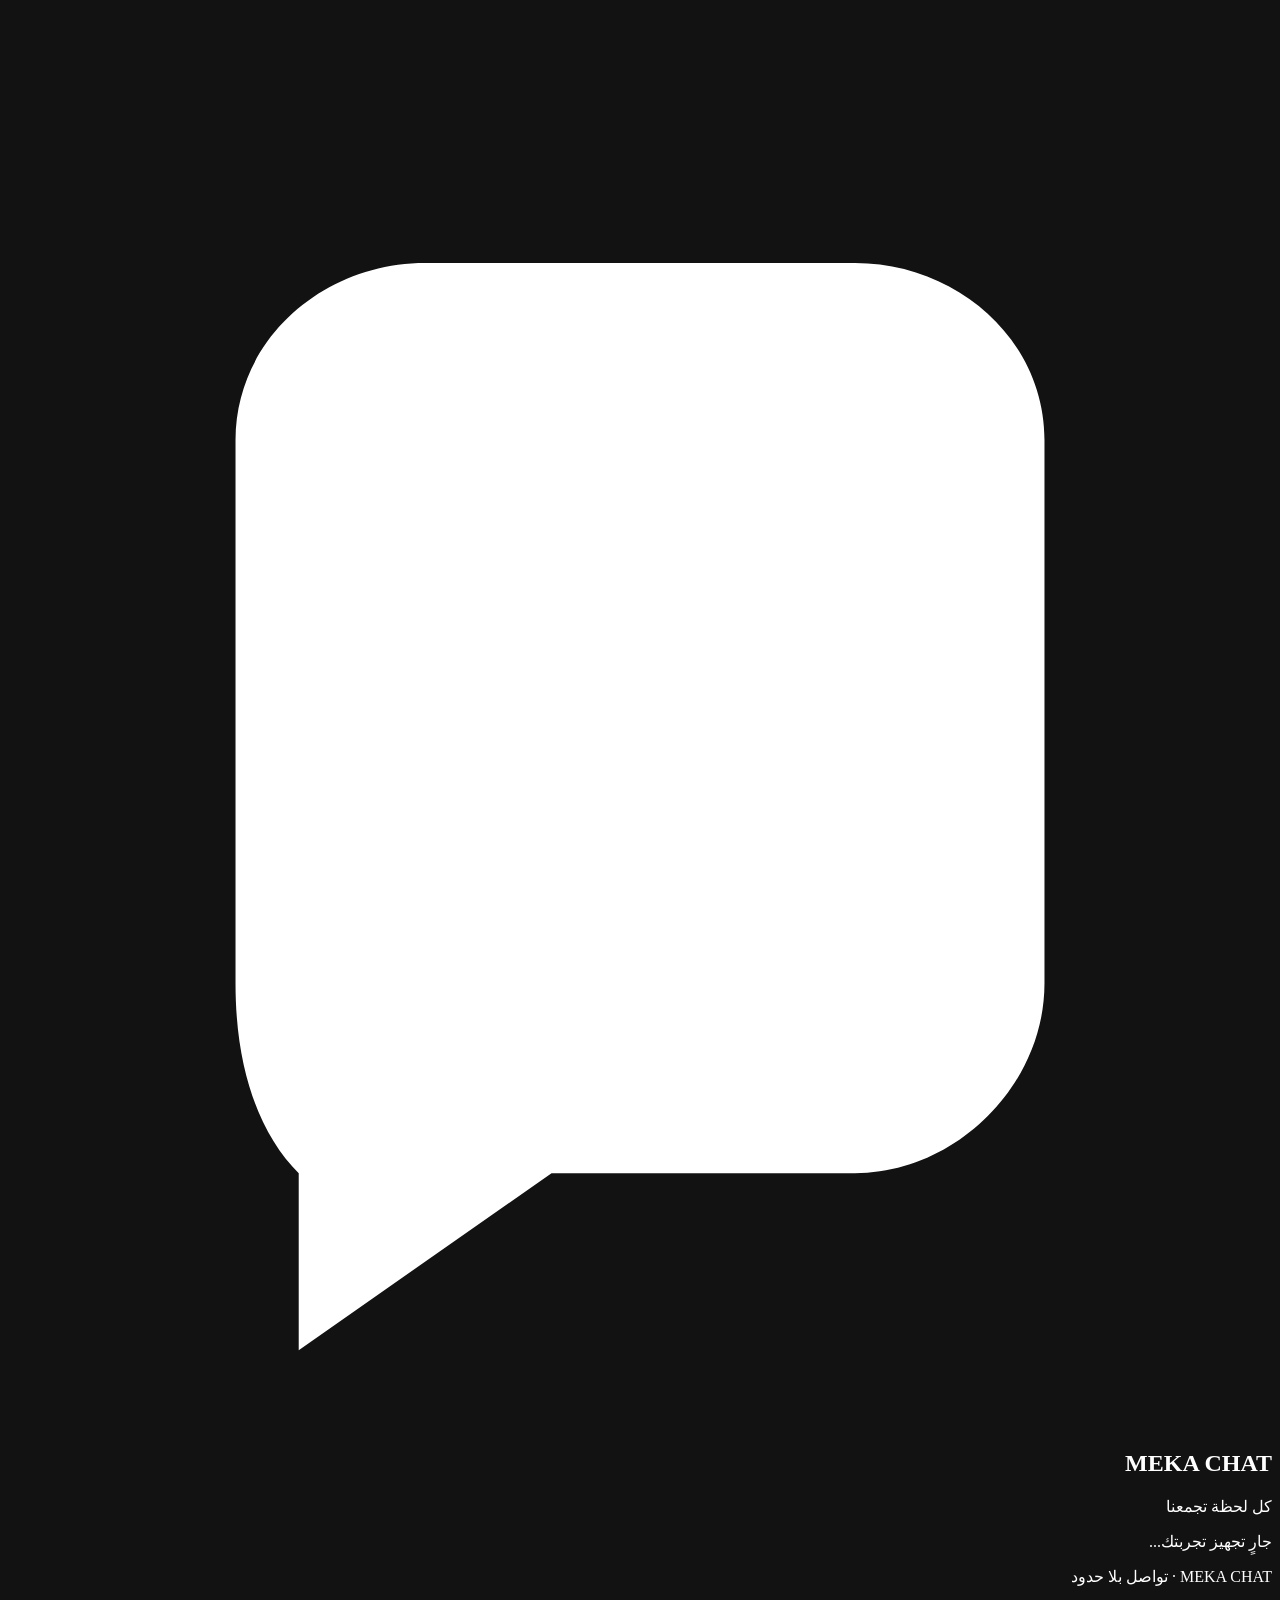
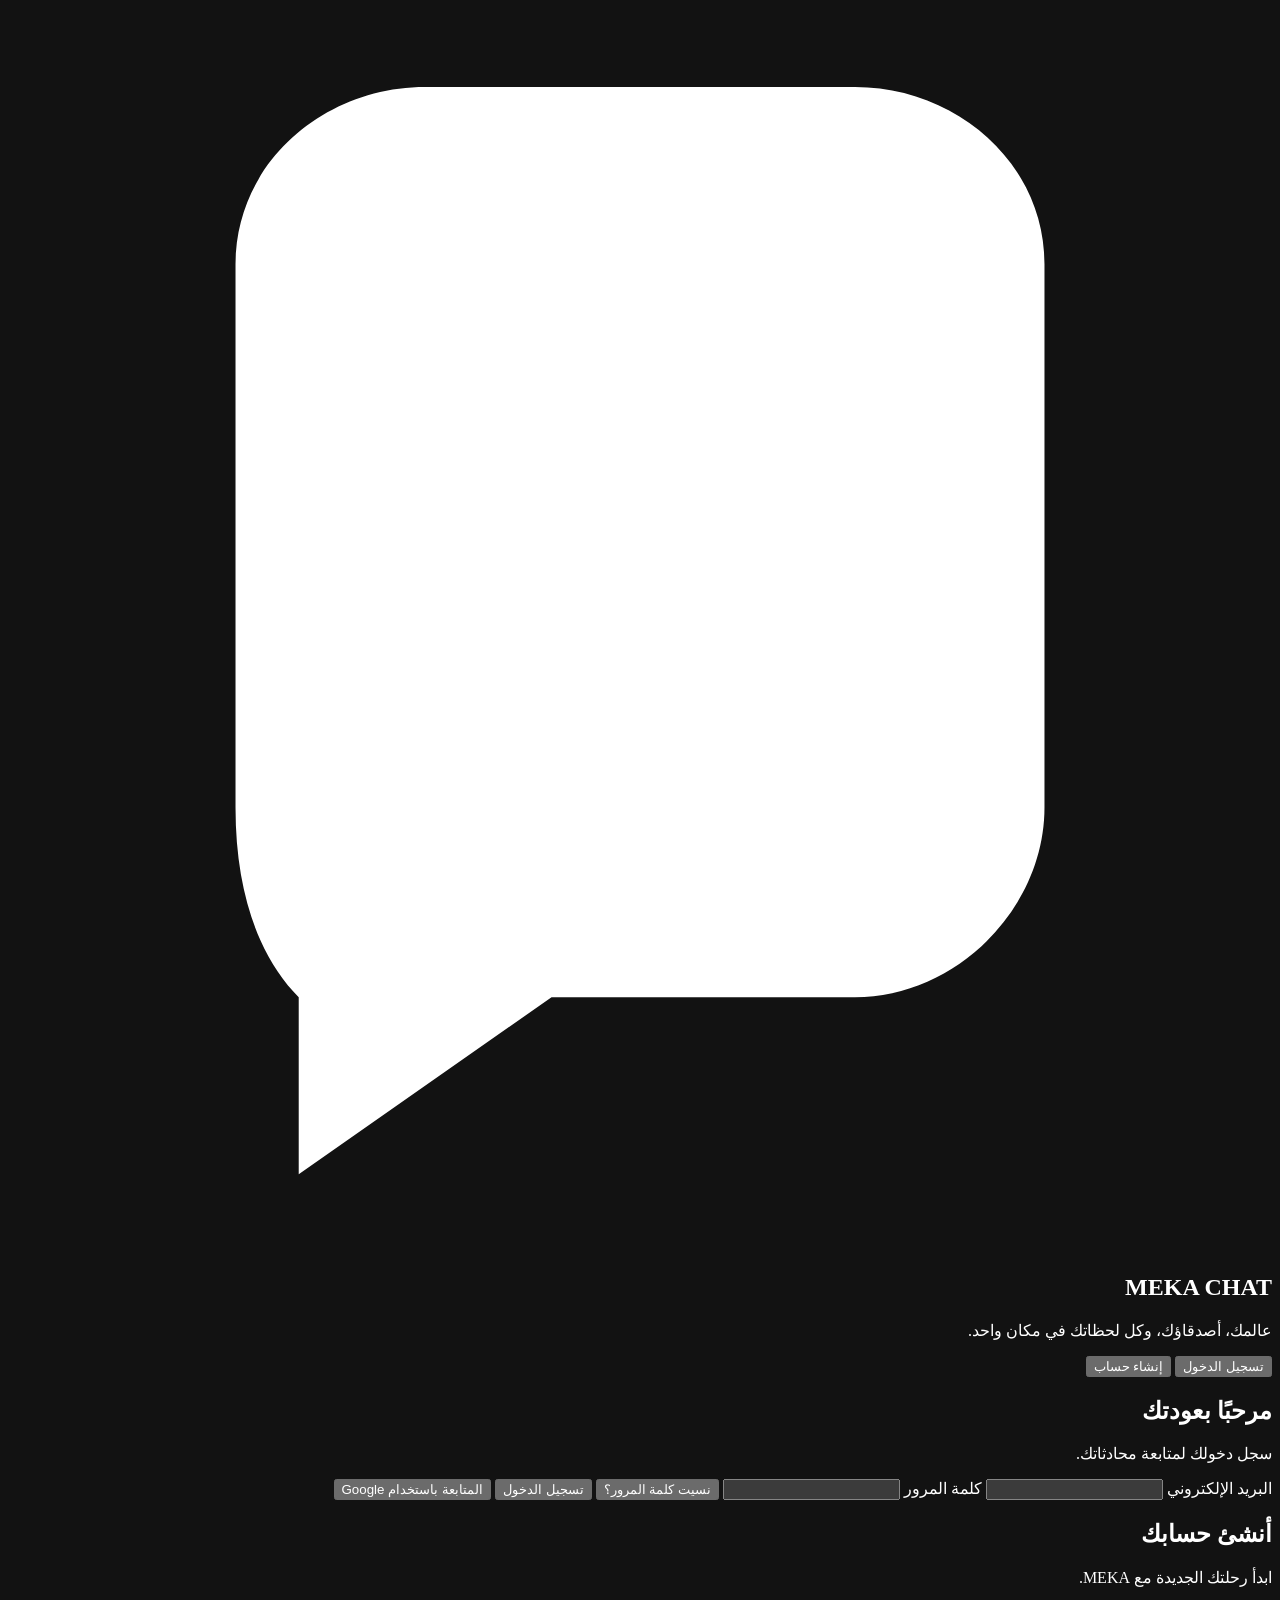
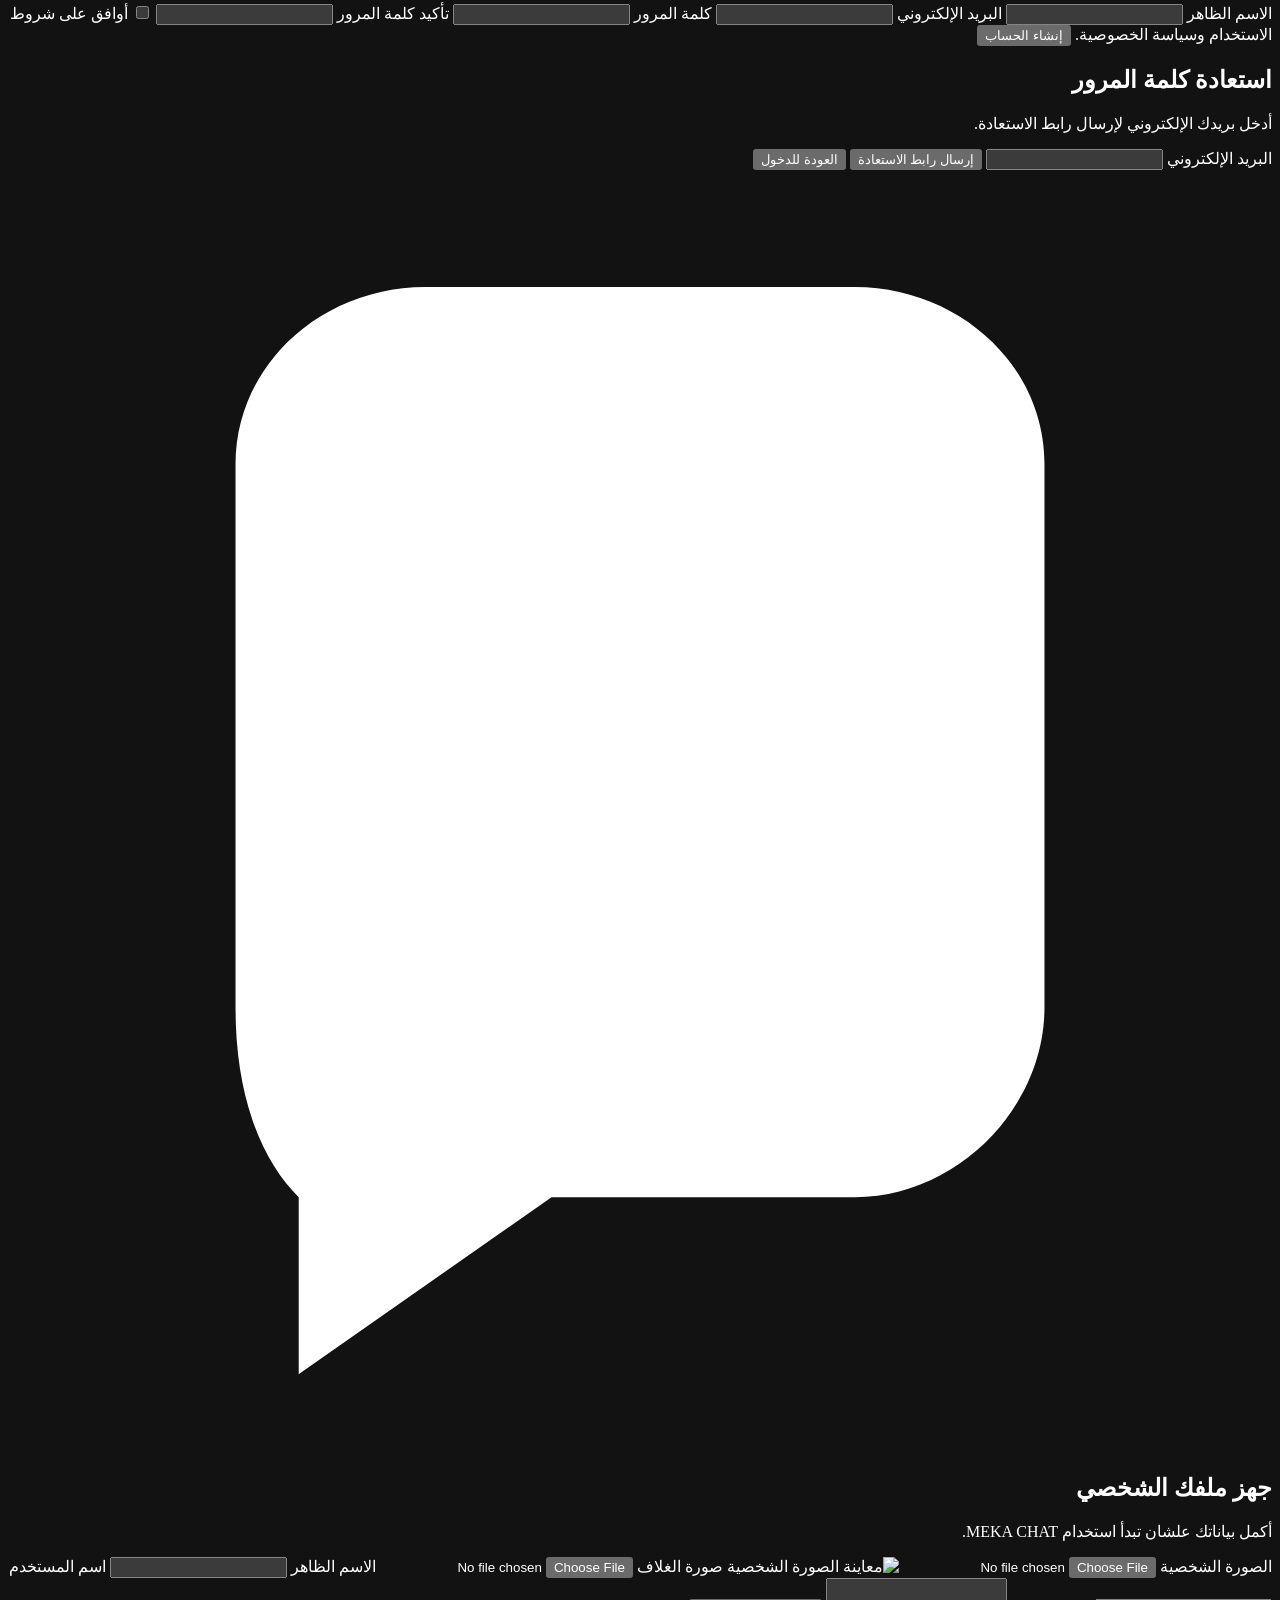
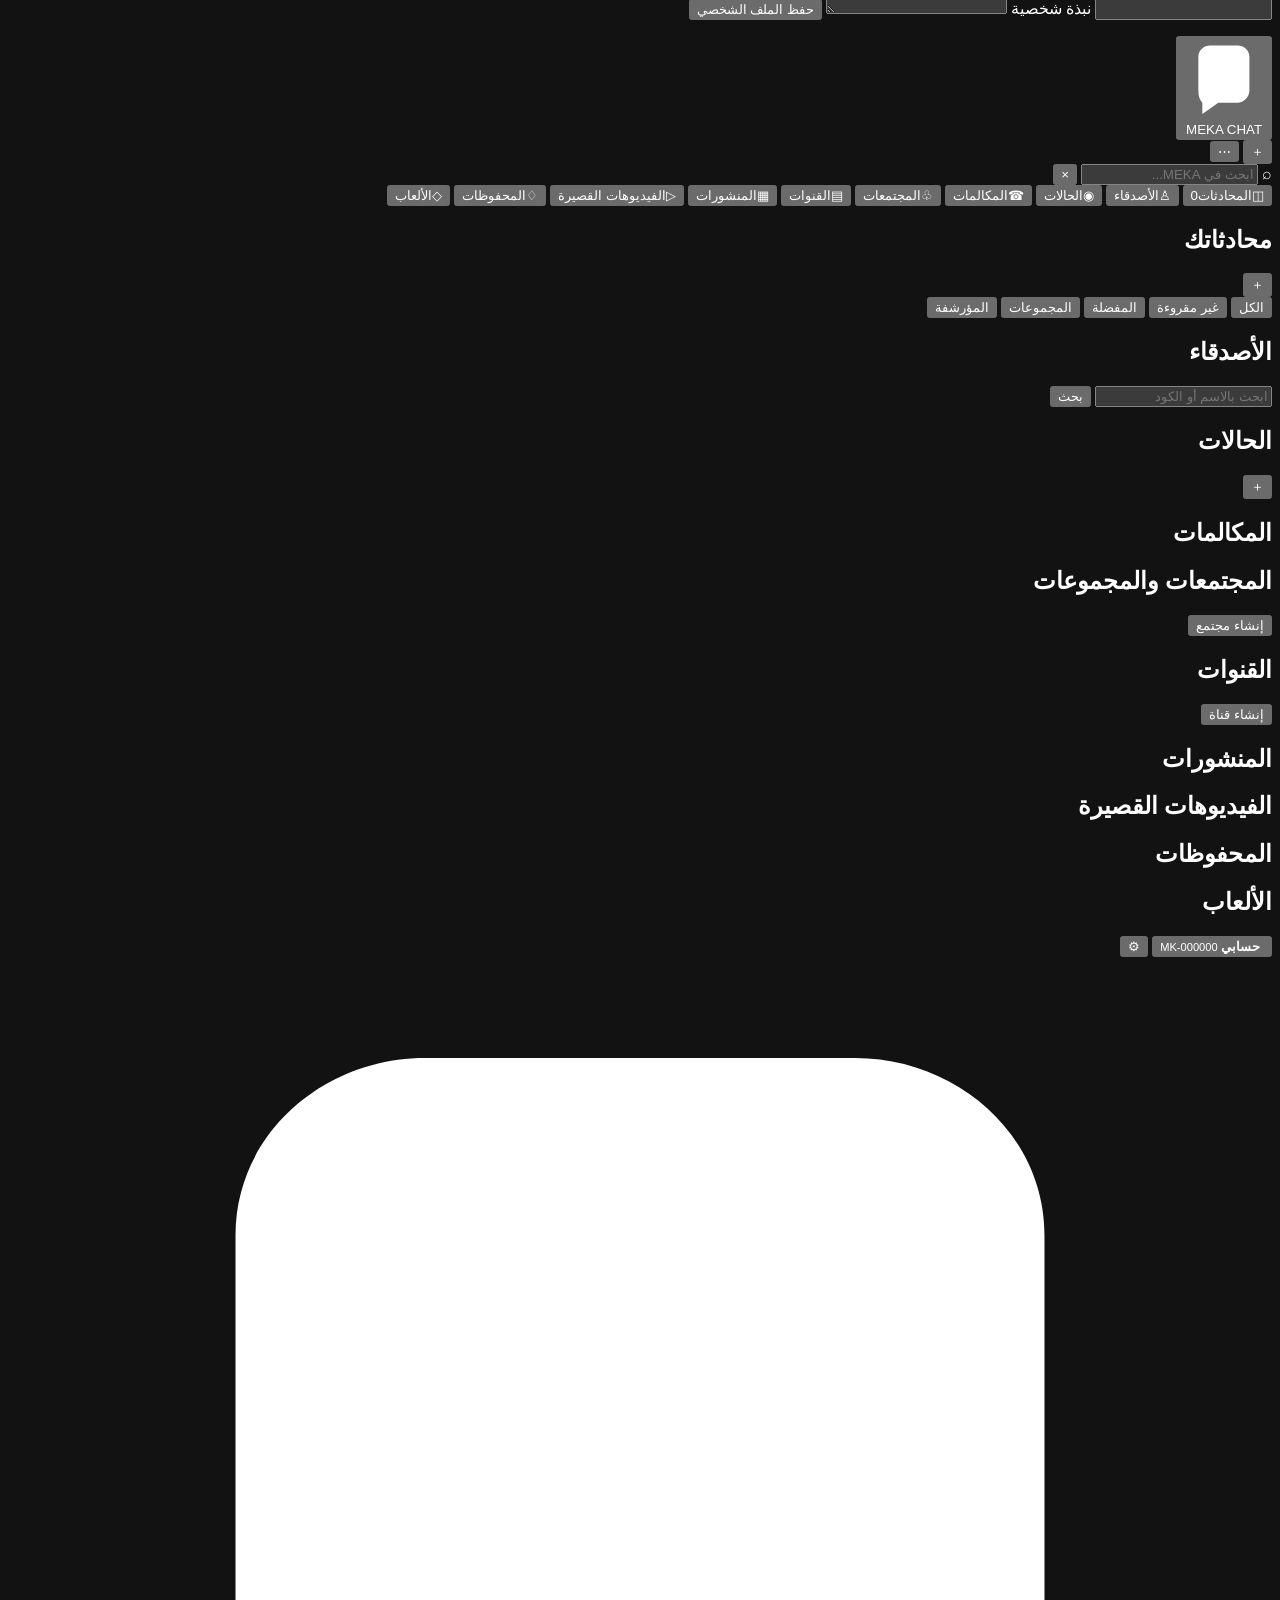
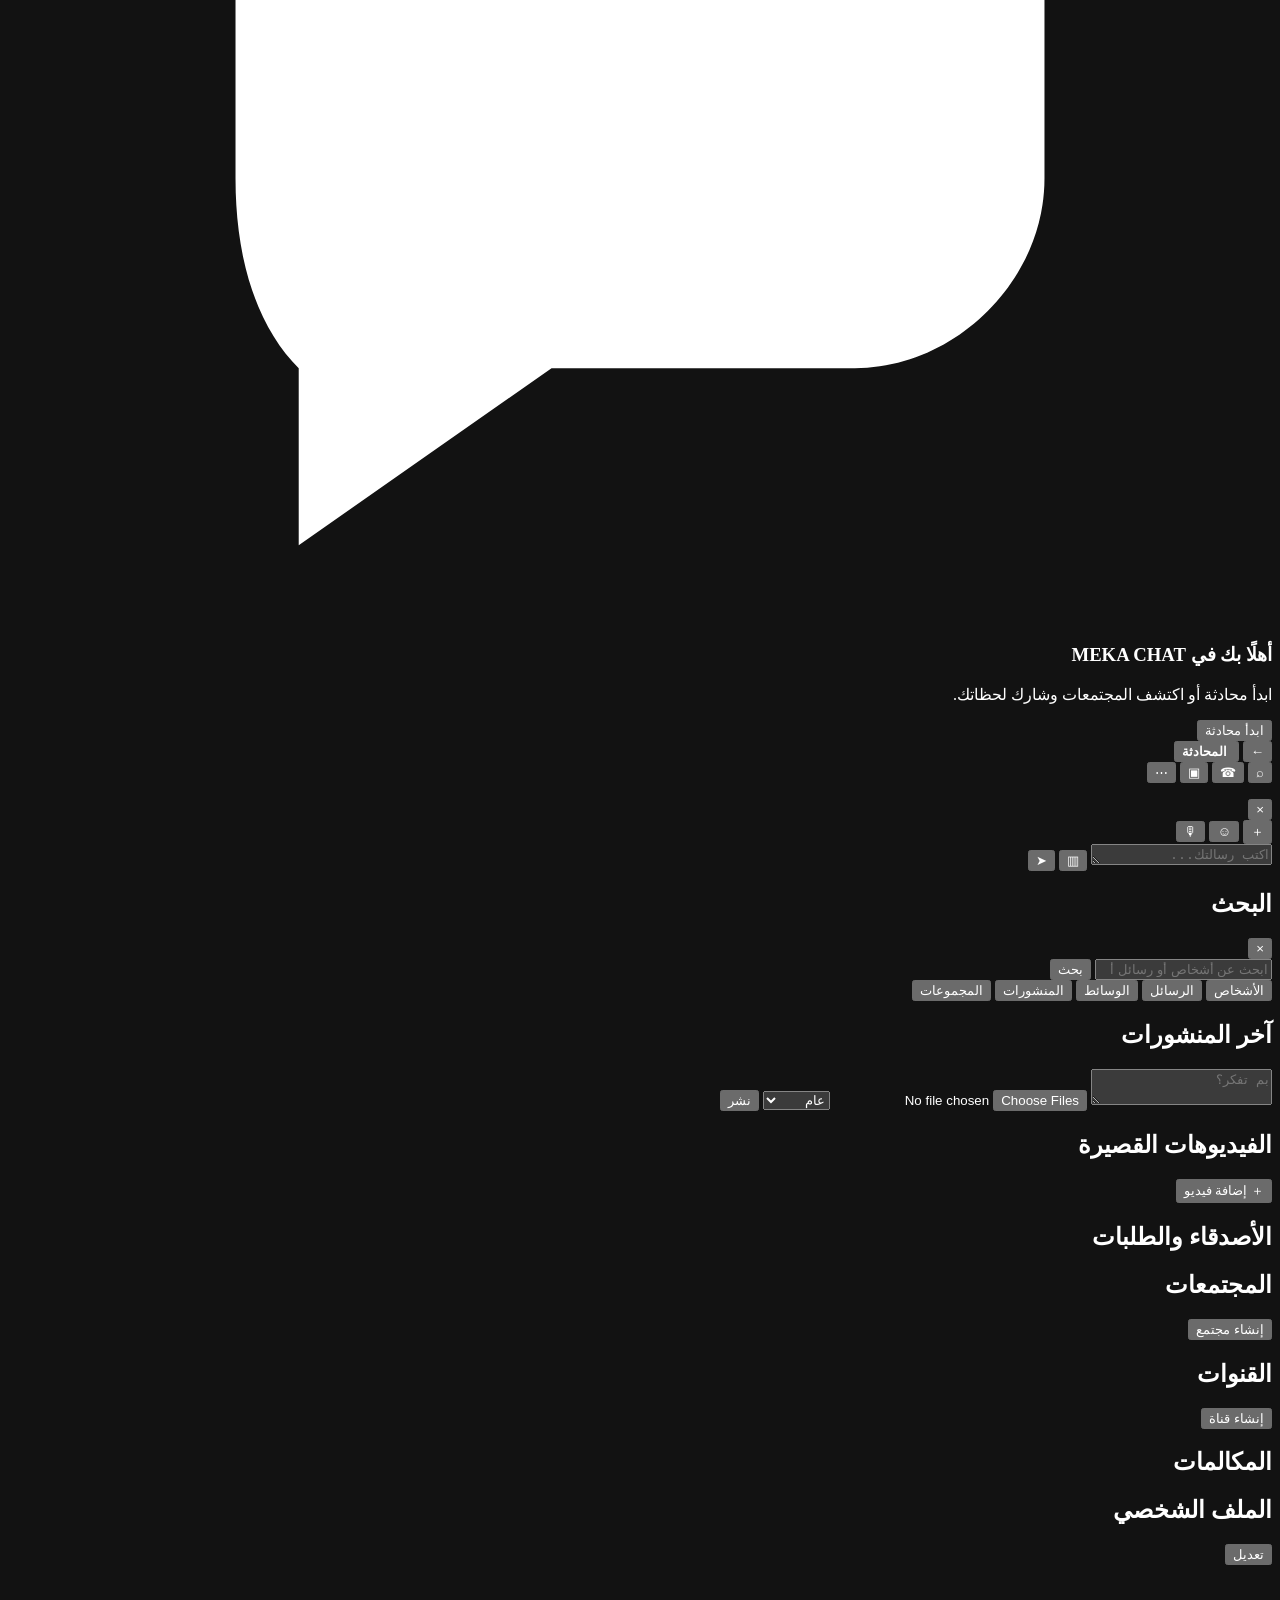
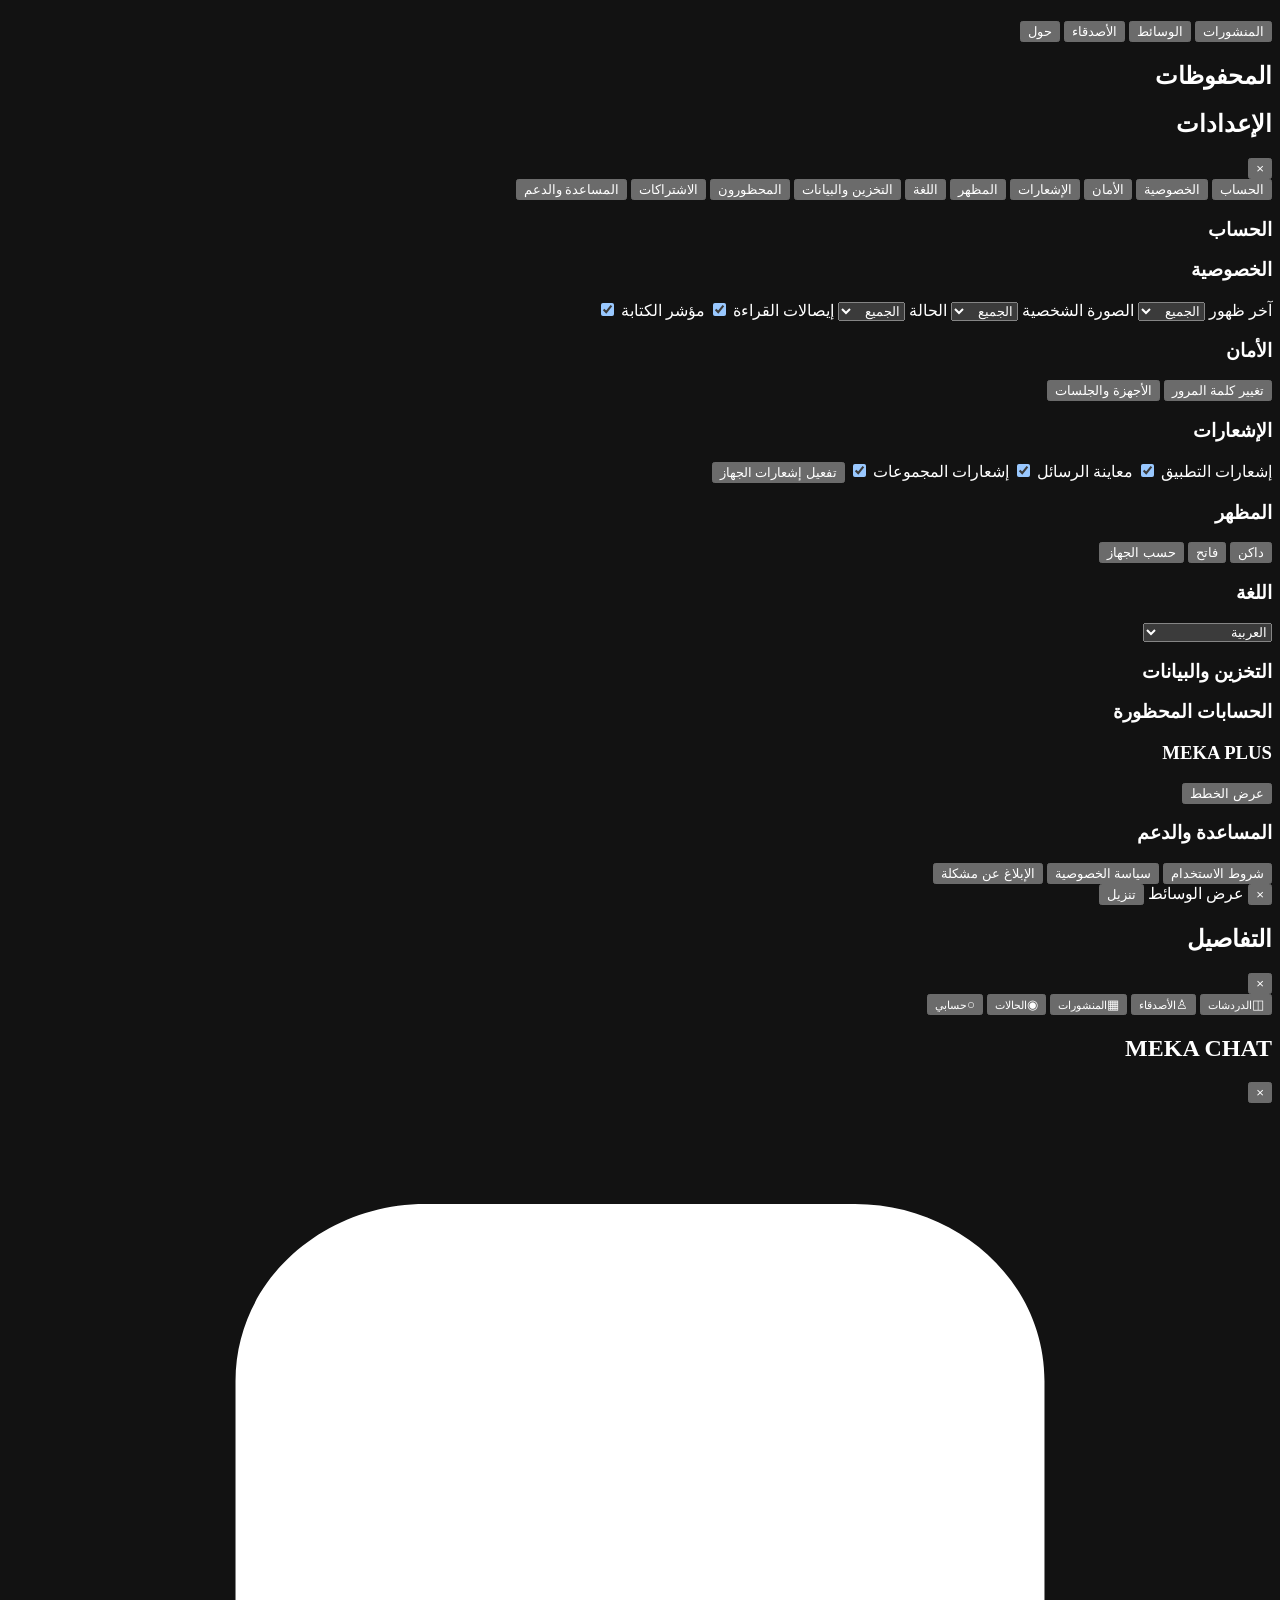
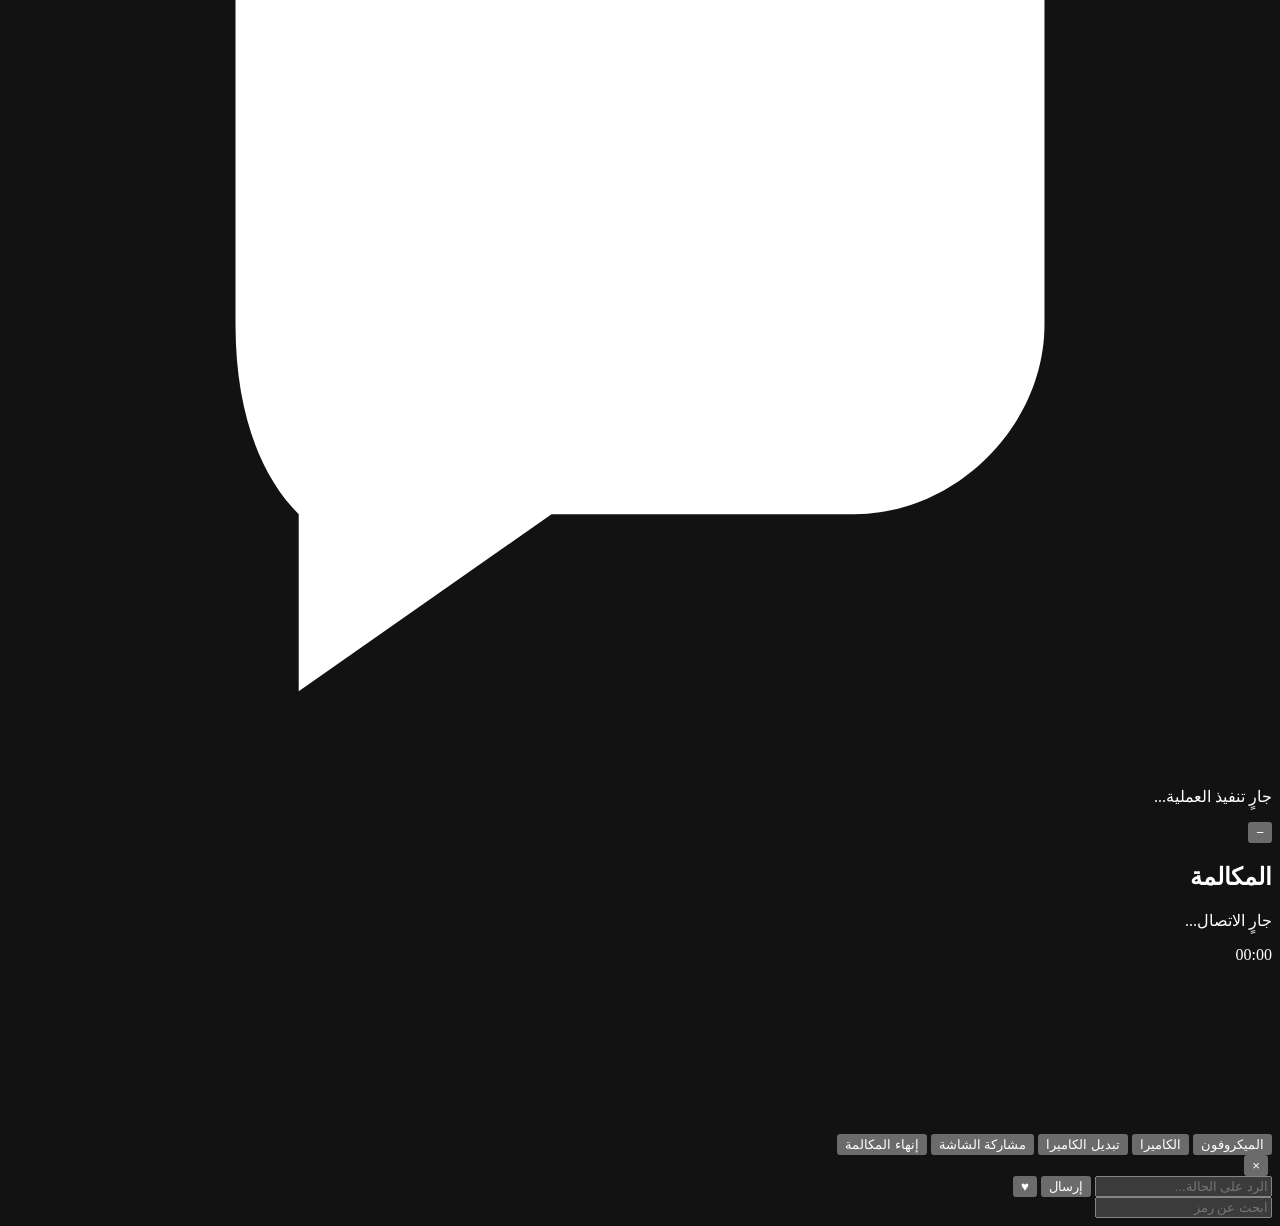
==== commit 79445e6d: "Update index.html" ====
--- a/index.html
+++ b/index.html
@@ -1,3663 +1,800 @@
 <!DOCTYPE html>
 <html lang="ar" dir="rtl">
 <head>
-<meta charset="UTF-8">
-<meta name="viewport" content="width=device-width,initial-scale=1,maximum-scale=1,viewport-fit=cover">
-<meta name="theme-color" content="#06100e">
-<meta name="mobile-web-app-capable" content="yes">
-<meta name="apple-mobile-web-app-capable" content="yes">
-<meta name="apple-mobile-web-app-status-bar-style" content="black-translucent">
-<title>NOVA — نوفا</title>
-
-<link rel="preconnect" href="https://fonts.googleapis.com">
-<link rel="preconnect" href="https://fonts.gstatic.com" crossorigin>
-<link href="https://fonts.googleapis.com/css2?family=Cairo:wght@400;500;600;700;800&family=IBM+Plex+Sans+Arabic:wght@400;500;600;700&display=swap" rel="stylesheet">
-
-<style>
-:root{
---bg:#040908;
---bg2:#07120f;
---panel:#0a1714;
---panel2:#0d1d19;
---panel3:#11251f;
---line:rgba(255,255,255,.075);
---line2:rgba(255,255,255,.12);
---text:#f3f8f7;
---muted:#81918e;
---muted2:#a9b8b5;
---primary:#27d6b7;
---primary2:#13aa91;
---danger:#ff5268;
---warning:#e9bd61;
---shadow:0 25px 80px rgba(0,0,0,.4);
---radius:22px;
---radius2:15px;
-}
-
-*{
-box-sizing:border-box;
-margin:0;
-padding:0;
-}
-
-html,
-body{
-width:100%;
-height:100%;
-overflow:hidden;
-background:var(--bg);
-color:var(--text);
-font-family:"IBM Plex Sans Arabic","Cairo",sans-serif;
--webkit-tap-highlight-color:transparent;
-}
-
-button,
-input,
-textarea{
-font:inherit;
-}
-
-button{
-cursor:pointer;
-}
-
-input,
-textarea{
-outline:none;
-}
-
-.hidden{
-display:none!important;
-}
-
-.screen{
-position:fixed;
-inset:0;
-display:none;
-overflow:hidden;
-}
-
-.screen.active{
-display:flex;
-}
-
-
-/* =========================================================
-   SPLASH
-========================================================= */
-
-#splash{
-align-items:center;
-justify-content:center;
-background:
-radial-gradient(circle at 50% 42%,rgba(39,214,183,.13),transparent 24%),
-radial-gradient(circle at 100% 0,rgba(19,170,145,.13),transparent 32%),
-linear-gradient(145deg,#020605,#06110e 55%,#020605);
-}
-
-.splash-bg{
-position:absolute;
-inset:0;
-overflow:hidden;
-}
-
-.splash-orb{
-position:absolute;
-width:330px;
-height:330px;
-border-radius:50%;
-filter:blur(90px);
-opacity:.16;
-background:#22d6b9;
-animation:orb 5s ease-in-out infinite;
-}
-
-.splash-orb.a{
-top:-130px;
-right:-100px;
-}
-
-.splash-orb.b{
-bottom:-170px;
-left:-130px;
-animation-delay:-2s;
-}
-
-.splash-grid{
-position:absolute;
-inset:0;
-opacity:.035;
-background-image:
-linear-gradient(rgba(255,255,255,.3) 1px,transparent 1px),
-linear-gradient(90deg,rgba(255,255,255,.3) 1px,transparent 1px);
-background-size:50px 50px;
-}
-
-.splash-content{
-position:relative;
-z-index:2;
-width:min(430px,90%);
-text-align:center;
-}
-
-.logo-wrap{
-width:110px;
-height:110px;
-margin:auto;
-display:grid;
-place-items:center;
-position:relative;
-}
-
-.logo-wrap:before{
-content:"";
-position:absolute;
-inset:0;
-border:1px solid rgba(39,214,183,.2);
-border-radius:32px;
-transform:rotate(45deg);
-animation:rotate 7s linear infinite;
-}
-
-.logo{
-width:78px;
-height:78px;
-display:grid;
-place-items:center;
-position:relative;
-border-radius:27px 27px 27px 9px;
-background:linear-gradient(145deg,#5ff1dc,#14ae96);
-color:#03100e;
-font-size:34px;
-font-weight:900;
-box-shadow:0 0 45px rgba(39,214,183,.25);
-}
-
-.logo:after{
-content:"";
-position:absolute;
-right:7px;
-bottom:-9px;
-width:21px;
-height:21px;
-background:#14ae96;
-clip-path:polygon(0 0,100% 0,100% 100%);
-}
-
-.splash-title{
-margin-top:25px;
-font-family:"Cairo",sans-serif;
-font-size:42px;
-font-weight:800;
-letter-spacing:9px;
-}
-
-.splash-ar{
-font-size:14px;
-color:var(--muted);
-margin-top:-4px;
-}
-
-.splash-welcome{
-margin-top:52px;
-font-size:23px;
-font-weight:700;
-}
-
-.splash-sub{
-margin-top:8px;
-font-size:14px;
-color:var(--muted);
-}
-
-.splash-progress{
-width:min(370px,85%);
-height:4px;
-margin:70px auto 0;
-background:rgba(255,255,255,.07);
-border-radius:100px;
-overflow:hidden;
-}
-
-.splash-progress i{
-display:block;
-height:100%;
-width:0;
-background:linear-gradient(90deg,#13aa91,#61efdc);
-box-shadow:0 0 16px rgba(39,214,183,.5);
-animation:splashProgress 5s linear forwards;
-}
-
-.splash-status{
-margin-top:14px;
-font-size:12px;
-color:#71817e;
-}
-
-
-/* =========================================================
-   AUTH
-========================================================= */
-
-#auth{
-align-items:center;
-justify-content:center;
-background:
-radial-gradient(circle at 80% 0,rgba(39,214,183,.11),transparent 30%),
-radial-gradient(circle at 0 100%,rgba(22,93,82,.16),transparent 35%),
-var(--bg);
-overflow:auto;
-}
-
-.auth-shell{
-width:min(1120px,94vw);
-min-height:min(700px,90vh);
-display:grid;
-grid-template-columns:1.05fr .95fr;
-background:rgba(10,23,20,.84);
-border:1px solid var(--line);
-border-radius:32px;
-box-shadow:var(--shadow);
-overflow:hidden;
-backdrop-filter:blur(25px);
-}
-
-.auth-brand{
-position:relative;
-display:flex;
-flex-direction:column;
-justify-content:center;
-padding:65px;
-background:
-radial-gradient(circle at 20% 30%,rgba(39,214,183,.12),transparent 35%),
-linear-gradient(145deg,#081713,#050b09);
-}
-
-.auth-brand .big-logo{
-width:90px;
-height:90px;
-border-radius:30px 30px 30px 10px;
-display:grid;
-place-items:center;
-background:linear-gradient(145deg,#5ff1dc,#16b29a);
-color:#03100e;
-font-size:39px;
-font-weight:900;
-box-shadow:0 0 50px rgba(39,214,183,.18);
-}
-
-.auth-brand h1{
-font-family:"Cairo";
-font-size:48px;
-margin-top:28px;
-letter-spacing:7px;
-}
-
-.auth-brand h2{
-font-size:24px;
-margin-top:3px;
-}
-
-.auth-brand p{
-max-width:430px;
-margin-top:20px;
-line-height:2;
-color:var(--muted2);
-}
-
-.auth-features{
-display:grid;
-grid-template-columns:1fr 1fr;
-gap:12px;
-margin-top:35px;
-}
-
-.auth-feature{
-padding:15px;
-border:1px solid var(--line);
-background:rgba(255,255,255,.025);
-border-radius:15px;
-color:#c6d4d1;
-font-size:13px;
-}
-
-.auth-feature b{
-display:block;
-color:var(--primary);
-font-size:17px;
-margin-bottom:3px;
-}
-
-.auth-panel{
-padding:55px;
-display:flex;
-align-items:center;
-justify-content:center;
-background:rgba(4,9,8,.35);
-}
-
-.auth-card{
-width:min(420px,100%);
-}
-
-.auth-card h3{
-font-size:29px;
-font-weight:800;
-}
-
-.auth-card .hint{
-color:var(--muted);
-font-size:13px;
-margin-top:7px;
-line-height:1.8;
-}
-
-.auth-tabs{
-display:flex;
-padding:5px;
-background:#07110f;
-border:1px solid var(--line);
-border-radius:14px;
-margin:28px 0 24px;
-}
-
-.auth-tab{
-flex:1;
-padding:11px;
-border:0;
-border-radius:10px;
-background:transparent;
-color:var(--muted);
-}
-
-.auth-tab.active{
-background:#11251f;
-color:white;
-}
-
-.form{
-display:grid;
-gap:14px;
-}
-
-.field{
-position:relative;
-}
-
-.field label{
-display:block;
-font-size:12px;
-color:#91a09d;
-margin-bottom:7px;
-}
-
-.field input{
-width:100%;
-height:52px;
-padding:0 16px;
-border:1px solid var(--line);
-border-radius:14px;
-background:#08120f;
-color:white;
-transition:.2s;
-}
-
-.field input:focus{
-border-color:rgba(39,214,183,.5);
-box-shadow:0 0 0 4px rgba(39,214,183,.06);
-}
-
-.password-field input{
-padding-left:50px;
-}
-
-.password-toggle{
-position:absolute;
-left:8px;
-bottom:8px;
-width:36px;
-height:36px;
-border:0;
-background:transparent;
-color:var(--muted);
-}
-
-.primary{
-width:100%;
-height:52px;
-border:0;
-border-radius:14px;
-background:linear-gradient(135deg,#25d7b8,#13aa91);
-color:#02100d;
-font-weight:800;
-box-shadow:0 10px 30px rgba(19,170,145,.15);
-}
-
-.secondary{
-width:100%;
-height:48px;
-border:1px solid var(--line);
-border-radius:14px;
-background:#0b1714;
-color:#dce8e5;
-}
-
-.auth-links{
-display:flex;
-justify-content:space-between;
-gap:12px;
-margin-top:14px;
-}
-
-.text-button{
-background:transparent;
-border:0;
-color:var(--primary);
-font-size:12px;
-}
-
-.demo-note{
-margin-top:22px;
-padding:13px;
-border-radius:14px;
-border:1px solid rgba(39,214,183,.12);
-background:rgba(39,214,183,.045);
-color:#93aaa5;
-font-size:11px;
-line-height:1.8;
-}
-
-.auth-error{
-min-height:20px;
-color:#ff7d8c;
-font-size:12px;
-}
-
-
-/* =========================================================
-   MAIN APP
-========================================================= */
-
-#app{
-background:#040908;
-}
-
-.app{
-width:100%;
-height:100%;
-display:grid;
-grid-template-columns:82px 360px 1fr;
-}
-
-.side-nav{
-height:100%;
-display:flex;
-flex-direction:column;
-align-items:center;
-padding:17px 10px;
-border-left:1px solid var(--line);
-background:#06100e;
-}
-
-.side-logo{
-width:48px;
-height:48px;
-border-radius:17px 17px 17px 6px;
-display:grid;
-place-items:center;
-background:linear-gradient(145deg,#5ff1dc,#14ae96);
-color:#03100e;
-font-size:20px;
-font-weight:900;
-margin-bottom:30px;
-}
-
-.nav-list{
-display:flex;
-flex-direction:column;
-gap:8px;
-width:100%;
-}
-
-.nav-item{
-width:100%;
-height:58px;
-border:0;
-background:transparent;
-color:#70817d;
-border-radius:17px;
-display:flex;
-flex-direction:column;
-align-items:center;
-justify-content:center;
-gap:3px;
-font-size:10px;
-}
-
-.nav-item span:first-child{
-font-size:21px;
-}
-
-.nav-item.active{
-background:rgba(39,214,183,.1);
-color:#51e6ce;
-}
-
-.nav-bottom{
-margin-top:auto;
-display:flex;
-flex-direction:column;
-gap:8px;
-width:100%;
-}
-
-
-/* =========================================================
-   LIST
-========================================================= */
-
-.chat-list-panel{
-height:100%;
-display:flex;
-flex-direction:column;
-min-width:0;
-border-left:1px solid var(--line);
-background:#08130f;
-}
-
-.list-head{
-height:78px;
-display:flex;
-align-items:center;
-justify-content:space-between;
-padding:0 20px;
-border-bottom:1px solid var(--line);
-}
-
-.list-head h2{
-font-size:22px;
-}
-
-.list-head small{
-display:block;
-font-size:11px;
-color:var(--muted);
-margin-top:1px;
-}
-
-.head-actions{
-display:flex;
-gap:5px;
-}
-
-.icon-btn{
-width:40px;
-height:40px;
-border:0;
-border-radius:13px;
-background:transparent;
-color:#9aacA7;
-font-size:20px;
-}
-
-.icon-btn:hover{
-background:rgba(255,255,255,.05);
-color:white;
-}
-
-.search{
-margin:13px 14px 9px;
-height:44px;
-display:flex;
-align-items:center;
-gap:8px;
-padding:0 13px;
-background:#0d1c18;
-border:1px solid var(--line);
-border-radius:13px;
-}
-
-.search span{
-color:#687a75;
-font-size:18px;
-}
-
-.search input{
-width:100%;
-border:0;
-background:transparent;
-color:white;
-font-size:13px;
-}
-
-.filters{
-display:flex;
-gap:7px;
-padding:0 14px 12px;
-overflow-x:auto;
-scrollbar-width:none;
-}
-
-.filters::-webkit-scrollbar{
-display:none;
-}
-
-.filter{
-flex:none;
-padding:8px 13px;
-border-radius:100px;
-border:1px solid var(--line);
-background:#0a1714;
-color:#859590;
-font-size:11px;
-}
-
-.filter.active{
-background:rgba(39,214,183,.11);
-border-color:rgba(39,214,183,.18);
-color:#56dfca;
-}
-
-.chat-list{
-flex:1;
-overflow:auto;
-}
-
-.empty{
-height:100%;
-display:flex;
-align-items:center;
-justify-content:center;
-text-align:center;
-padding:30px;
-}
-
-.empty-card{
-max-width:270px;
-}
-
-.empty-icon{
-width:66px;
-height:66px;
-border-radius:22px;
-margin:0 auto 17px;
-display:grid;
-place-items:center;
-background:#0e211c;
-color:#43d9c0;
-font-size:27px;
-}
-
-.empty h3{
-font-size:17px;
-}
-
-.empty p{
-margin-top:8px;
-color:var(--muted);
-font-size:12px;
-line-height:1.9;
-}
-
-.new-chat{
-position:absolute;
-left:25px;
-bottom:28px;
-width:56px;
-height:56px;
-border:0;
-border-radius:18px;
-background:linear-gradient(145deg,#35dfc2,#13aa91);
-color:#03100e;
-font-size:29px;
-font-weight:500;
-box-shadow:0 12px 35px rgba(19,170,145,.25);
-}
-
-
-/* =========================================================
-   CONVERSATION
-========================================================= */
-
-.conversation{
-height:100%;
-min-width:0;
-position:relative;
-background:
-radial-gradient(circle at 30% 20%,rgba(39,214,183,.035),transparent 25%),
-#07100e;
-display:flex;
-flex-direction:column;
-}
-
-.welcome{
-height:100%;
-display:flex;
-align-items:center;
-justify-content:center;
-text-align:center;
-padding:40px;
-}
-
-.welcome-inner{
-max-width:510px;
-}
-
-.welcome-logo{
-width:110px;
-height:110px;
-margin:auto;
-display:grid;
-place-items:center;
-border-radius:38px 38px 38px 13px;
-background:linear-gradient(145deg,#5ff1dc,#14ae96);
-color:#03100e;
-font-size:48px;
-font-weight:900;
-box-shadow:0 0 80px rgba(39,214,183,.12);
-}
-
-.welcome h1{
-font-size:29px;
-margin-top:25px;
-}
-
-.welcome p{
-margin-top:8px;
-color:var(--muted);
-font-size:13px;
-line-height:2;
-}
-
-.encrypted{
-display:inline-flex;
-gap:7px;
-align-items:center;
-margin-top:25px;
-padding:9px 13px;
-border-radius:100px;
-background:rgba(39,214,183,.055);
-border:1px solid rgba(39,214,183,.09);
-font-size:11px;
-color:#6caaa0;
-}
-
-.chat-screen{
-height:100%;
-display:flex;
-flex-direction:column;
-}
-
-.chat-head{
-height:72px;
-display:flex;
-align-items:center;
-gap:10px;
-padding:0 16px;
-border-bottom:1px solid var(--line);
-background:rgba(7,16,14,.94);
-backdrop-filter:blur(18px);
-}
-
-.back{
-display:none;
-}
-
-.avatar{
-width:44px;
-height:44px;
-flex:none;
-display:grid;
-place-items:center;
-border-radius:15px;
-background:linear-gradient(145deg,#183c35,#0e2520);
-border:1px solid rgba(39,214,183,.1);
-color:#63e4d0;
-font-weight:800;
-}
-
-.chat-user{
-min-width:0;
-flex:1;
-}
-
-.chat-user strong{
-display:block;
-font-size:14px;
-}
-
-.chat-user small{
-display:block;
-margin-top:2px;
-font-size:10px;
-color:var(--muted);
-}
-
-.chat-actions{
-display:flex;
-gap:2px;
-}
-
-.messages{
-flex:1;
-overflow:auto;
-padding:24px 5%;
-display:flex;
-align-items:center;
-justify-content:center;
-}
-
-.no-messages{
-text-align:center;
-color:var(--muted);
-}
-
-.no-messages .big{
-width:65px;
-height:65px;
-margin:auto;
-border-radius:21px;
-display:grid;
-place-items:center;
-background:#0c1c18;
-color:#3bd7be;
-font-size:24px;
-}
-
-.no-messages strong{
-display:block;
-margin-top:13px;
-color:#bac8c5;
-font-size:13px;
-}
-
-.no-messages span{
-display:block;
-margin-top:5px;
-font-size:11px;
-}
-
-.composer{
-min-height:68px;
-display:flex;
-align-items:flex-end;
-gap:8px;
-padding:10px 15px;
-border-top:1px solid var(--line);
-background:#07110f;
-}
-
-.composer-btn{
-width:42px;
-height:42px;
-border:0;
-border-radius:13px;
-background:#0d1d19;
-color:#9eb0ac;
-font-size:20px;
-flex:none;
-}
-
-.message-input{
-min-height:44px;
-max-height:130px;
-flex:1;
-resize:none;
-padding:12px 14px;
-border:1px solid var(--line);
-border-radius:15px;
-background:#0c1b17;
-color:white;
-font-size:13px;
-line-height:1.6;
-}
-
-.send{
-width:44px;
-height:44px;
-border:0;
-border-radius:14px;
-background:linear-gradient(145deg,#35dfc2,#13aa91);
-color:#03100e;
-font-size:18px;
-font-weight:800;
-}
-
-
-/* =========================================================
-   MOBILE NAV
-========================================================= */
-
-.mobile-nav{
-display:none;
-}
-
-
-/* =========================================================
-   SHEETS / MODALS
-========================================================= */
-
-.overlay{
-position:fixed;
-inset:0;
-z-index:90;
-background:rgba(0,0,0,.62);
-backdrop-filter:blur(5px);
-}
-
-.sheet{
-position:fixed;
-z-index:100;
-left:50%;
-bottom:0;
-width:min(620px,100%);
-transform:translateX(-50%);
-background:#0a1714;
-border:1px solid var(--line);
-border-bottom:0;
-border-radius:25px 25px 0 0;
-padding:12px 18px 24px;
-box-shadow:0 -25px 80px rgba(0,0,0,.4);
-animation:sheet .25s ease;
-}
-
-.sheet-handle{
-width:45px;
-height:4px;
-border-radius:100px;
-background:#30403c;
-margin:0 auto 16px;
-}
-
-.sheet-head{
-display:flex;
-align-items:center;
-justify-content:space-between;
-margin-bottom:15px;
-}
-
-.sheet-head strong{
-font-size:16px;
-}
-
-.sheet-head button{
-width:35px;
-height:35px;
-border:0;
-border-radius:10px;
-background:#11231e;
-color:#9caca8;
-}
-
-.attachments{
-display:grid;
-grid-template-columns:repeat(3,1fr);
-gap:10px;
-}
-
-.attachment{
-min-height:100px;
-border:1px solid var(--line);
-background:#0d1d19;
-border-radius:17px;
-color:#bac7c4;
-display:flex;
-flex-direction:column;
-align-items:center;
-justify-content:center;
-gap:8px;
-font-size:11px;
-}
-
-.attachment i{
-font-style:normal;
-font-size:25px;
-color:#46d9c1;
-}
-
-.modal-wrap{
-position:fixed;
-inset:0;
-z-index:150;
-display:flex;
-align-items:center;
-justify-content:center;
-padding:20px;
-background:rgba(0,0,0,.67);
-backdrop-filter:blur(8px);
-}
-
-.modal{
-width:min(480px,100%);
-max-height:90vh;
-overflow:auto;
-background:#0a1714;
-border:1px solid var(--line2);
-border-radius:25px;
-box-shadow:var(--shadow);
-padding:25px;
-animation:modal .2s ease;
-}
-
-.modal-head{
-display:flex;
-align-items:center;
-justify-content:space-between;
-margin-bottom:20px;
-}
-
-.modal-head h3{
-font-size:20px;
-}
-
-.close{
-width:37px;
-height:37px;
-border:0;
-border-radius:11px;
-background:#11231e;
-color:#aab9b5;
-font-size:19px;
-}
-
-
-/* =========================================================
-   APP PAGES
-========================================================= */
-
-.page{
-height:100%;
-display:none;
-flex-direction:column;
-overflow:auto;
-}
-
-.page.active{
-display:flex;
-}
-
-.page-head{
-min-height:78px;
-display:flex;
-align-items:center;
-justify-content:space-between;
-padding:0 25px;
-border-bottom:1px solid var(--line);
-}
-
-.page-head h2{
-font-size:21px;
-}
-
-.page-head small{
-display:block;
-color:var(--muted);
-font-size:11px;
-margin-top:2px;
-}
-
-.page-body{
-padding:25px;
-overflow:auto;
-}
-
-.section-card{
-background:#0a1714;
-border:1px solid var(--line);
-border-radius:20px;
-padding:18px;
-margin-bottom:14px;
-}
-
-.section-title{
-font-size:12px;
-color:#70827d;
-margin:5px 5px 10px;
-}
-
-.setting-row{
-min-height:60px;
-display:flex;
-align-items:center;
-gap:13px;
-padding:11px 4px;
-border-bottom:1px solid var(--line);
-}
-
-.setting-row:last-child{
-border-bottom:0;
-}
-
-.setting-icon{
-width:38px;
-height:38px;
-border-radius:12px;
-display:grid;
-place-items:center;
-background:#10231e;
-color:#4edcc4;
-flex:none;
-}
-
-.setting-text{
-flex:1;
-min-width:0;
-}
-
-.setting-text strong{
-display:block;
-font-size:13px;
-}
-
-.setting-text small{
-display:block;
-color:var(--muted);
-font-size:10px;
-margin-top:2px;
-}
-
-.setting-arrow{
-color:#50615d;
-}
-
-.profile-card{
-text-align:center;
-padding:35px;
-}
-
-.profile-avatar{
-width:95px;
-height:95px;
-margin:auto;
-border-radius:30px;
-display:grid;
-place-items:center;
-background:linear-gradient(145deg,#1c4d43,#0c241f);
-color:#61e5d0;
-font-size:34px;
-font-weight:800;
-}
-
-.profile-card h3{
-font-size:22px;
-margin-top:15px;
-}
-
-.profile-card p{
-font-size:12px;
-color:var(--muted);
-margin-top:4px;
-}
-
-
-/* =========================================================
-   TOAST
-========================================================= */
-
-.toast{
-position:fixed;
-z-index:500;
-right:50%;
-top:25px;
-transform:translate(50%,-20px);
-padding:12px 18px;
-border:1px solid var(--line);
-border-radius:14px;
-background:#10201c;
-box-shadow:var(--shadow);
-color:#dce9e6;
-font-size:12px;
-opacity:0;
-pointer-events:none;
-transition:.25s;
-}
-
-.toast.show{
-opacity:1;
-transform:translate(50%,0);
-}
-
-
-/* =========================================================
-   ANIMATIONS
-========================================================= */
-
-@keyframes splashProgress{
-to{width:100%}
-}
-
-@keyframes orb{
-0%,100%{transform:scale(1)}
-50%{transform:scale(1.2)}
-}
-
-@keyframes rotate{
-to{transform:rotate(405deg)}
-}
-
-@keyframes sheet{
-from{transform:translate(-50%,100%)}
-to{transform:translate(-50%,0)}
-}
-
-@keyframes modal{
-from{opacity:0;transform:scale(.96)}
-to{opacity:1;transform:scale(1)}
-}
-
-
-/* =========================================================
-   RESPONSIVE
-========================================================= */
-
-@media(max-width:900px){
-
-.auth-shell{
-grid-template-columns:1fr;
-min-height:auto;
-}
-
-.auth-brand{
-display:none;
-}
-
-.auth-panel{
-min-height:100vh;
-padding:30px 20px;
-}
-
-.app{
-grid-template-columns:1fr;
-}
-
-.side-nav{
-display:none;
-}
-
-.chat-list-panel{
-width:100%;
-border:0;
-}
-
-.conversation{
-display:none;
-}
-
-.mobile-nav{
-position:fixed;
-z-index:50;
-display:flex;
-bottom:0;
-right:0;
-left:0;
-height:68px;
-padding:5px 8px env(safe-area-inset-bottom);
-background:rgba(6,16,14,.97);
-border-top:1px solid var(--line);
-backdrop-filter:blur(18px);
-}
-
-.mobile-nav button{
-flex:1;
-border:0;
-background:transparent;
-color:#71817d;
-display:flex;
-flex-direction:column;
-align-items:center;
-justify-content:center;
-gap:2px;
-font-size:19px;
-}
-
-.mobile-nav button small{
-font-size:9px;
-}
-
-.mobile-nav button.active{
-color:#4edcc4;
-}
-
-.chat-list-panel{
-padding-bottom:68px;
-}
-
-.new-chat{
-bottom:84px;
-}
-
-.chat-screen{
-position:absolute;
-inset:0;
-z-index:30;
-background:#07100e;
-}
-
-.back{
-display:block;
-width:38px;
-height:38px;
-border:0;
-background:transparent;
-color:#b8c6c3;
-font-size:29px;
-}
-
-.auth-brand{
-padding:35px;
-}
-
-.auth-features{
-grid-template-columns:1fr;
-}
-
-}
-
-@media(max-width:520px){
-
-.splash-title{
-font-size:34px;
-}
-
-.splash-welcome{
-font-size:20px;
-}
-
-.auth-panel{
-padding:25px 17px;
-}
-
-.auth-card h3{
-font-size:25px;
-}
-
-.list-head{
-height:70px;
-padding:0 15px;
-}
-
-.list-head h2{
-font-size:20px;
-}
-
-.chat-head{
-height:64px;
-padding:0 8px;
-}
-
-.chat-actions .icon-btn:nth-child(2){
-display:none;
-}
-
-.messages{
-padding:20px;
-}
-
-.composer{
-padding:8px;
-min-height:64px;
-}
-
-.attachments{
-grid-template-columns:repeat(2,1fr);
-}
-
-.sheet{
-padding-bottom:calc(18px + env(safe-area-inset-bottom));
-}
-
-.page-body{
-padding:15px;
-}
-
-}
-
-
-/* =========================================================
-   SAFE AREA
-========================================================= */
-
-@supports(padding:max(0px)){
-body{
-padding-top:env(safe-area-inset-top);
-}
-}
-
-
-/* =========================================================
-   ACCESSIBILITY
-========================================================= */
-
-button:focus-visible,
-input:focus-visible,
-textarea:focus-visible{
-outline:2px solid rgba(39,214,183,.55);
-outline-offset:2px;
-}
-</style>
+  <meta charset="UTF-8">
+  <meta name="viewport" content="width=device-width, initial-scale=1, maximum-scale=1, viewport-fit=cover">
+  <meta name="theme-color" content="#071510">
+  <meta name="description" content="MEKA CHAT — منصة متكاملة للمراسلة والتواصل والمجتمعات والمشاركة.">
+  <meta name="color-scheme" content="dark">
+  <meta name="application-name" content="MEKA CHAT">
+  <meta name="apple-mobile-web-app-capable" content="yes">
+  <meta name="apple-mobile-web-app-status-bar-style" content="black-translucent">
+
+  <title>MEKA CHAT — ميكا شات</title>
+
+  <link rel="stylesheet" href="style.css">
+  <link rel="preconnect" href="https://fonts.googleapis.com">
+  <link rel="preconnect" href="https://fonts.gstatic.com" crossorigin>
+  <link href="https://fonts.googleapis.com/css2?family=Cairo:wght@400;500;600;700;800;900&display=swap" rel="stylesheet">
+
+  <link rel="icon" href="assets/icon.svg" type="image/svg+xml">
+  <link rel="manifest" href="manifest.json">
+
+  <script src="https://cdn.jsdelivr.net/npm/@supabase/supabase-js@2"></script>
 </head>
 
 <body>
 
-<!-- =========================================================
-     SPLASH
-========================================================= -->
-
-<section id="splash" class="screen active">
-
-<div class="splash-bg">
-<div class="splash-orb a"></div>
-<div class="splash-orb b"></div>
-<div class="splash-grid"></div>
+<div id="app">
+
+  <!-- BRAND ICON -->
+  <svg id="meka-brand-symbol" xmlns="http://www.w3.org/2000/svg" hidden>
+    <symbol id="meka-symbol" viewBox="0 0 100 100">
+      <path d="M18 22C18 14 25 8 33 8H67C75 8 82 14 82 22V65C82 73 75 80 67 80H43L23 94V80C20 77 18 72 18 65Z" fill="currentColor"/>
+      <path d="M34 36V57M50 36V57M66 36V57" stroke="white" stroke-width="7" stroke-linecap="round"/>
+    </symbol>
+  </svg>
+
+  <!-- SPLASH SCREEN -->
+  <section id="splash-screen" class="screen splash-screen">
+    <div class="splash-content">
+      <div class="brand-logo">
+        <svg viewBox="0 0 100 100"><use href="#meka-symbol"/></svg>
+      </div>
+      <h1>MEKA <span>CHAT</span></h1>
+      <p>كل لحظة تجمعنا</p>
+      <div class="loading-indicator">
+        <span></span><span></span><span></span>
+      </div>
+      <p id="splash-status">جارٍ تجهيز تجربتك...</p>
+    </div>
+    <footer>MEKA CHAT · تواصل بلا حدود</footer>
+  </section>
+
+  <!-- AUTHENTICATION -->
+  <section id="auth-screen" class="screen auth-screen hidden">
+    <div class="auth-background"></div>
+
+    <div class="auth-container">
+      <div class="auth-brand">
+        <div class="brand-logo">
+          <svg viewBox="0 0 100 100"><use href="#meka-symbol"/></svg>
+        </div>
+        <h1>MEKA CHAT</h1>
+        <p>عالمك، أصدقاؤك، وكل لحظاتك في مكان واحد.</p>
+      </div>
+
+      <div class="auth-card">
+
+        <div class="auth-tabs">
+          <button class="auth-tab active" data-auth-tab="login">تسجيل الدخول</button>
+          <button class="auth-tab" data-auth-tab="register">إنشاء حساب</button>
+        </div>
+
+        <form id="login-form" class="auth-form">
+          <h2>مرحبًا بعودتك</h2>
+          <p>سجل دخولك لمتابعة محادثاتك.</p>
+
+          <label for="login-email">البريد الإلكتروني</label>
+          <input id="login-email" name="email" type="email" autocomplete="email" required>
+
+          <label for="login-password">كلمة المرور</label>
+          <input id="login-password" name="password" type="password" autocomplete="current-password" required>
+
+          <button type="button" class="text-button" data-action="forgot-password">نسيت كلمة المرور؟</button>
+
+          <button class="button button-primary button-full" type="submit">
+            تسجيل الدخول
+          </button>
+
+          <button class="button button-google button-full" id="google-signin-btn" type="button">
+            المتابعة باستخدام Google
+          </button>
+        </form>
+
+        <form id="register-form" class="auth-form hidden">
+          <h2>أنشئ حسابك</h2>
+          <p>ابدأ رحلتك الجديدة مع MEKA.</p>
+
+          <label for="register-name">الاسم الظاهر</label>
+          <input id="register-name" name="display_name" type="text" minlength="2" maxlength="60" required>
+
+          <label for="register-email">البريد الإلكتروني</label>
+          <input id="register-email" name="email" type="email" autocomplete="email" required>
+
+          <label for="register-password">كلمة المرور</label>
+          <input id="register-password" name="password" type="password" minlength="8" autocomplete="new-password" required>
+
+          <label for="register-password-confirm">تأكيد كلمة المرور</label>
+          <input id="register-password-confirm" name="password_confirm" type="password" minlength="8" autocomplete="new-password" required>
+
+          <label class="checkbox-row">
+            <input type="checkbox" id="accept-terms" required>
+            <span>أوافق على شروط الاستخدام وسياسة الخصوصية.</span>
+          </label>
+
+          <button class="button button-primary button-full" type="submit">
+            إنشاء الحساب
+          </button>
+        </form>
+
+        <form id="reset-password-form" class="auth-form hidden">
+          <h2>استعادة كلمة المرور</h2>
+          <p>أدخل بريدك الإلكتروني لإرسال رابط الاستعادة.</p>
+          <label for="reset-email">البريد الإلكتروني</label>
+          <input id="reset-email" type="email" required>
+          <button class="button button-primary button-full" type="submit">إرسال رابط الاستعادة</button>
+          <button class="text-button" type="button" data-action="back-to-login">العودة للدخول</button>
+        </form>
+
+        <p id="auth-status" class="form-status" role="status"></p>
+      </div>
+    </div>
+  </section>
+
+  <!-- PROFILE SETUP -->
+  <section id="profile-setup-screen" class="screen hidden">
+    <div class="setup-container">
+      <div class="brand-logo">
+        <svg viewBox="0 0 100 100"><use href="#meka-symbol"/></svg>
+      </div>
+
+      <h1>جهز ملفك الشخصي</h1>
+      <p>أكمل بياناتك علشان تبدأ استخدام MEKA CHAT.</p>
+
+      <form id="profile-setup-form">
+        <label for="setup-avatar-input">الصورة الشخصية</label>
+        <input id="setup-avatar-input" type="file" accept="image/png,image/jpeg,image/webp">
+        <img id="setup-avatar-preview" alt="معاينة الصورة الشخصية" class="avatar-preview">
+
+        <label for="setup-cover-input">صورة الغلاف</label>
+        <input id="setup-cover-input" type="file" accept="image/png,image/jpeg,image/webp">
+
+        <label for="setup-display-name">الاسم الظاهر</label>
+        <input id="setup-display-name" type="text" maxlength="60" required>
+
+        <label for="setup-username">اسم المستخدم</label>
+        <input id="setup-username" type="text" minlength="3" maxlength="24" required>
+
+        <label for="setup-bio">نبذة شخصية</label>
+        <textarea id="setup-bio" maxlength="300"></textarea>
+
+        <button class="button button-primary button-full" type="submit">
+          حفظ الملف الشخصي
+        </button>
+
+        <p id="profile-setup-status" class="form-status"></p>
+      </form>
+    </div>
+  </section>
+
+  <!-- MAIN APPLICATION -->
+  <section id="main-screen" class="screen main-screen hidden">
+
+    <div class="application-layout">
+
+      <!-- SIDEBAR -->
+      <aside id="app-sidebar" class="app-sidebar">
+
+        <header class="sidebar-header">
+          <button class="brand-button" data-action="go-home">
+            <span class="brand-logo small">
+              <svg viewBox="0 0 100 100"><use href="#meka-symbol"/></svg>
+            </span>
+            <span>MEKA CHAT</span>
+          </button>
+
+          <div class="header-actions">
+            <button class="icon-button" data-action="new-chat" aria-label="محادثة جديدة">＋</button>
+            <button class="icon-button" data-action="open-main-menu" aria-label="القائمة">⋯</button>
+          </div>
+        </header>
+
+        <!-- GLOBAL SEARCH -->
+        <div class="sidebar-search">
+          <span>⌕</span>
+          <input id="global-search-input" type="search" placeholder="ابحث في MEKA...">
+          <button id="clear-search-btn" class="hidden" type="button">×</button>
+        </div>
+
+        <!-- MAIN NAVIGATION -->
+        <nav class="sidebar-navigation">
+
+          <button class="navigation-item active" data-section="chats">
+            <span>◫</span><span>المحادثات</span><span id="unread-count" class="badge hidden">0</span>
+          </button>
+
+          <button class="navigation-item" data-section="friends">
+            <span>♙</span><span>الأصدقاء</span>
+          </button>
+
+          <button class="navigation-item" data-section="status">
+            <span>◉</span><span>الحالات</span>
+          </button>
+
+          <button class="navigation-item" data-section="calls">
+            <span>☎</span><span>المكالمات</span>
+          </button>
+
+          <button class="navigation-item" data-section="communities">
+            <span>♧</span><span>المجتمعات</span>
+          </button>
+
+          <button class="navigation-item" data-section="channels">
+            <span>▤</span><span>القنوات</span>
+          </button>
+
+          <button class="navigation-item" data-section="feed">
+            <span>▦</span><span>المنشورات</span>
+          </button>
+
+          <button class="navigation-item" data-section="shorts">
+            <span>▷</span><span>الفيديوهات القصيرة</span>
+          </button>
+
+          <button class="navigation-item" data-section="saved">
+            <span>♢</span><span>المحفوظات</span>
+          </button>
+
+          <button class="navigation-item" data-section="games">
+            <span>◇</span><span>الألعاب</span>
+          </button>
+
+        </nav>
+
+        <!-- DYNAMIC SIDEBAR CONTENT -->
+        <div class="sidebar-content">
+
+          <section id="chats-section" class="sidebar-section" data-section-panel="chats">
+            <div class="section-heading">
+              <h2>محادثاتك</h2>
+              <button data-action="new-chat">＋</button>
+            </div>
+
+            <div class="chat-filters">
+              <button class="filter-chip active" data-chat-filter="all">الكل</button>
+              <button class="filter-chip" data-chat-filter="unread">غير مقروءة</button>
+              <button class="filter-chip" data-chat-filter="favorites">المفضلة</button>
+              <button class="filter-chip" data-chat-filter="groups">المجموعات</button>
+              <button class="filter-chip" data-chat-filter="archived">المؤرشفة</button>
+            </div>
+
+            <div id="chat-list" class="chat-list"></div>
+          </section>
+
+          <section id="friends-section" class="sidebar-section hidden" data-section-panel="friends">
+            <h2>الأصدقاء</h2>
+            <div class="search-box">
+              <input id="friend-search-input" type="search" placeholder="ابحث بالاسم أو الكود">
+              <button id="friend-search-btn">بحث</button>
+            </div>
+            <div id="friend-search-results"></div>
+            <div id="friend-requests-list"></div>
+          </section>
+
+          <section id="status-section" class="sidebar-section hidden" data-section-panel="status">
+            <div class="section-heading">
+              <h2>الحالات</h2>
+              <button data-action="create-status">＋</button>
+            </div>
+            <div id="my-status-container"></div>
+            <div id="stories-list"></div>
+          </section>
+
+          <section id="calls-section" class="sidebar-section hidden" data-section-panel="calls">
+            <h2>المكالمات</h2>
+            <div id="call-history-list"></div>
+          </section>
+
+          <section id="communities-section" class="sidebar-section hidden" data-section-panel="communities">
+            <h2>المجتمعات والمجموعات</h2>
+            <button class="button button-primary" data-action="create-community">إنشاء مجتمع</button>
+            <div id="communities-list"></div>
+          </section>
+
+          <section id="channels-section" class="sidebar-section hidden" data-section-panel="channels">
+            <h2>القنوات</h2>
+            <button class="button button-primary" data-action="create-channel">إنشاء قناة</button>
+            <div id="channels-list"></div>
+          </section>
+
+          <section id="feed-section" class="sidebar-section hidden" data-section-panel="feed">
+            <h2>المنشورات</h2>
+            <div id="feed-sidebar-list"></div>
+          </section>
+
+          <section id="shorts-section" class="sidebar-section hidden" data-section-panel="shorts">
+            <h2>الفيديوهات القصيرة</h2>
+            <div id="shorts-sidebar-list"></div>
+          </section>
+
+          <section id="saved-section" class="sidebar-section hidden" data-section-panel="saved">
+            <h2>المحفوظات</h2>
+            <div id="saved-items-list"></div>
+          </section>
+
+          <section id="games-section" class="sidebar-section hidden" data-section-panel="games">
+            <h2>الألعاب</h2>
+            <div id="games-list"></div>
+          </section>
+
+        </div>
+
+        <!-- USER PROFILE FOOTER -->
+        <footer class="sidebar-profile">
+          <button class="profile-summary" data-action="open-profile">
+            <img id="sidebar-user-avatar" src="assets/default-avatar.svg" alt="">
+            <span>
+              <strong id="sidebar-user-name">حسابي</strong>
+              <small id="sidebar-user-code">MK-000000</small>
+            </span>
+          </button>
+          <button class="icon-button" data-action="open-settings" aria-label="الإعدادات">⚙</button>
+        </footer>
+
+      </aside>
+
+      <!-- MAIN CONTENT -->
+      <main id="main-content" class="main-content">
+
+        <!-- HOME / WELCOME -->
+        <section id="home-view" class="content-view">
+          <div class="welcome-view">
+            <div class="welcome-brand">
+              <svg viewBox="0 0 100 100"><use href="#meka-symbol"/></svg>
+            </div>
+            <h1>أهلًا بك في MEKA CHAT</h1>
+            <p>ابدأ محادثة أو اكتشف المجتمعات وشارك لحظاتك.</p>
+            <button class="button button-primary" data-action="new-chat">ابدأ محادثة</button>
+          </div>
+        </section>
+
+        <!-- CHAT VIEW -->
+        <section id="chat-view" class="content-view hidden">
+
+          <header class="chat-header">
+            <button class="icon-button mobile-back-button" data-action="close-chat">←</button>
+
+            <button class="chat-user-info" data-action="open-chat-details">
+              <img id="chat-avatar" src="assets/default-avatar.svg" alt="">
+              <span>
+                <strong id="chat-title">المحادثة</strong>
+                <small id="chat-presence"> </small>
+              </span>
+            </button>
+
+            <div class="chat-header-actions">
+              <button class="icon-button" data-action="search-in-chat" aria-label="البحث">⌕</button>
+              <button class="icon-button" data-action="start-audio-call" aria-label="مكالمة صوتية">☎</button>
+              <button class="icon-button" data-action="start-video-call" aria-label="مكالمة فيديو">▣</button>
+              <button class="icon-button" data-action="open-chat-menu" aria-label="المزيد">⋯</button>
+            </div>
+          </header>
+
+          <div id="chat-pinned-messages" class="pinned-messages hidden"></div>
+
+          <div id="chat-messages" class="chat-messages" aria-live="polite"></div>
+
+          <div id="typing-indicator" class="typing-indicator hidden"></div>
+
+          <div id="reply-preview" class="reply-preview hidden">
+            <div>
+              <strong id="reply-author"></strong>
+              <p id="reply-text"></p>
+            </div>
+            <button data-action="cancel-reply">×</button>
+          </div>
+
+          <div id="attachment-preview" class="attachment-preview hidden"></div>
+
+          <form id="message-form" class="message-composer">
+
+            <div class="composer-tools">
+              <button type="button" data-action="attach-file" aria-label="إرفاق ملف">＋</button>
+              <button type="button" data-action="open-emoji" aria-label="الرموز">☺</button>
+              <button type="button" data-action="record-voice" aria-label="رسالة صوتية">🎙</button>
+            </div>
+
+            <textarea id="message-input" rows="1" maxlength="10000" placeholder="اكتب رسالتك..."></textarea>
+
+            <input id="message-file-input" type="file" hidden multiple accept="image/*,video/*,audio/*,.pdf,.doc,.docx,.zip">
+
+            <button type="button" data-action="open-message-poll" aria-label="إنشاء استطلاع">▥</button>
+
+            <button type="submit" id="send-message-btn" class="send-button" aria-label="إرسال">➤</button>
+
+          </form>
+
+        </section>
+
+        <!-- GLOBAL SEARCH -->
+        <section id="search-view" class="content-view hidden">
+          <header class="content-view-header">
+            <h2>البحث</h2>
+            <button class="icon-button" data-action="close-content-view">×</button>
+          </header>
+
+          <div class="search-page">
+            <input id="search-page-input" type="search" placeholder="ابحث عن أشخاص أو رسائل أو محتوى">
+            <button id="search-page-submit" class="button button-primary">بحث</button>
+
+            <div class="search-type-tabs">
+              <button class="active" data-search-type="people">الأشخاص</button>
+              <button data-search-type="messages">الرسائل</button>
+              <button data-search-type="media">الوسائط</button>
+              <button data-search-type="posts">المنشورات</button>
+              <button data-search-type="groups">المجموعات</button>
+            </div>
+
+            <div id="search-page-results"></div>
+          </div>
+        </section>
+
+        <!-- SOCIAL FEED -->
+        <section id="feed-view" class="content-view hidden">
+          <header class="content-view-header">
+            <h2>آخر المنشورات</h2>
+          </header>
+
+          <form id="create-post-form">
+            <textarea id="post-content" maxlength="5000" placeholder="بم تفكر؟"></textarea>
+            <input id="post-media-input" type="file" accept="image/*,video/*" multiple>
+            <select id="post-visibility">
+              <option value="public">عام</option>
+              <option value="friends">الأصدقاء</option>
+              <option value="private">أنا فقط</option>
+            </select>
+            <button class="button button-primary" type="submit">نشر</button>
+          </form>
+
+          <div id="feed-posts"></div>
+        </section>
+
+        <!-- SHORT VIDEOS -->
+        <section id="shorts-view" class="content-view hidden">
+          <header class="content-view-header">
+            <h2>الفيديوهات القصيرة</h2>
+            <button data-action="upload-short">＋ إضافة فيديو</button>
+          </header>
+          <div id="shorts-container"></div>
+        </section>
+
+        <!-- FRIENDS VIEW -->
+        <section id="friends-view" class="content-view hidden">
+          <header class="content-view-header">
+            <h2>الأصدقاء والطلبات</h2>
+          </header>
+          <div id="friends-content"></div>
+        </section>
+
+        <!-- COMMUNITIES VIEW -->
+        <section id="communities-view" class="content-view hidden">
+          <header class="content-view-header">
+            <h2>المجتمعات</h2>
+            <button class="button button-primary" data-action="create-community">إنشاء مجتمع</button>
+          </header>
+          <div id="communities-content"></div>
+        </section>
+
+        <!-- CHANNELS VIEW -->
+        <section id="channels-view" class="content-view hidden">
+          <header class="content-view-header">
+            <h2>القنوات</h2>
+            <button class="button button-primary" data-action="create-channel">إنشاء قناة</button>
+          </header>
+          <div id="channels-content"></div>
+        </section>
+
+        <!-- CALLS VIEW -->
+        <section id="calls-view" class="content-view hidden">
+          <header class="content-view-header">
+            <h2>المكالمات</h2>
+          </header>
+          <div id="calls-content"></div>
+        </section>
+
+        <!-- PROFILE VIEW -->
+        <section id="profile-view" class="content-view hidden">
+          <header class="content-view-header">
+            <h2>الملف الشخصي</h2>
+            <button data-action="edit-profile">تعديل</button>
+          </header>
+
+          <div class="profile-cover">
+            <img id="profile-cover-image" alt="">
+          </div>
+
+          <div class="profile-information">
+            <img id="profile-avatar" src="assets/default-avatar.svg" alt="">
+            <h2 id="profile-display-name"></h2>
+            <p id="profile-username"></p>
+            <p id="profile-user-code"></p>
+            <p id="profile-bio"></p>
+          </div>
+
+          <div class="profile-tabs">
+            <button data-profile-tab="posts">المنشورات</button>
+            <button data-profile-tab="media">الوسائط</button>
+            <button data-profile-tab="friends">الأصدقاء</button>
+            <button data-profile-tab="about">حول</button>
+          </div>
+
+          <div id="profile-tab-content"></div>
+        </section>
+
+        <!-- SAVED VIEW -->
+        <section id="saved-view" class="content-view hidden">
+          <header class="content-view-header"><h2>المحفوظات</h2></header>
+          <div id="saved-content"></div>
+        </section>
+
+        <!-- SETTINGS -->
+        <section id="settings-view" class="content-view hidden">
+
+          <header class="content-view-header">
+            <h2>الإعدادات</h2>
+            <button class="icon-button" data-action="close-content-view">×</button>
+          </header>
+
+          <div class="settings-layout">
+
+            <nav class="settings-navigation">
+              <button class="active" data-settings-tab="account">الحساب</button>
+              <button data-settings-tab="privacy">الخصوصية</button>
+              <button data-settings-tab="security">الأمان</button>
+              <button data-settings-tab="notifications">الإشعارات</button>
+              <button data-settings-tab="appearance">المظهر</button>
+              <button data-settings-tab="language">اللغة</button>
+              <button data-settings-tab="storage">التخزين والبيانات</button>
+              <button data-settings-tab="blocked">المحظورون</button>
+              <button data-settings-tab="subscription">الاشتراكات</button>
+              <button data-settings-tab="help">المساعدة والدعم</button>
+            </nav>
+
+            <div class="settings-content">
+
+              <section class="settings-panel" data-settings-panel="account">
+                <h3>الحساب</h3>
+                <div id="account-settings-content"></div>
+              </section>
+
+              <section class="settings-panel hidden" data-settings-panel="privacy">
+                <h3>الخصوصية</h3>
+                <label>آخر ظهور
+                  <select data-setting="last_seen_visibility">
+                    <option value="everyone">الجميع</option>
+                    <option value="friends">الأصدقاء</option>
+                    <option value="nobody">لا أحد</option>
+                  </select>
+                </label>
+                <label>الصورة الشخصية
+                  <select data-setting="avatar_visibility">
+                    <option value="everyone">الجميع</option>
+                    <option value="friends">الأصدقاء</option>
+                    <option value="nobody">لا أحد</option>
+                  </select>
+                </label>
+                <label>الحالة
+                  <select data-setting="story_visibility">
+                    <option value="everyone">الجميع</option>
+                    <option value="friends">الأصدقاء</option>
+                    <option value="custom">مخصص</option>
+                  </select>
+                </label>
+                <label>إيصالات القراءة
+                  <input type="checkbox" data-setting="read_receipts" checked>
+                </label>
+                <label>مؤشر الكتابة
+                  <input type="checkbox" data-setting="typing_indicators" checked>
+                </label>
+              </section>
+
+              <section class="settings-panel hidden" data-settings-panel="security">
+                <h3>الأمان</h3>
+                <div id="security-settings-content"></div>
+                <button class="button button-secondary" data-action="change-password">تغيير كلمة المرور</button>
+                <button class="button button-secondary" data-action="manage-sessions">الأجهزة والجلسات</button>
+              </section>
+
+              <section class="settings-panel hidden" data-settings-panel="notifications">
+                <h3>الإشعارات</h3>
+                <label>إشعارات التطبيق
+                  <input type="checkbox" data-setting="notifications_enabled" checked>
+                </label>
+                <label>معاينة الرسائل
+                  <input type="checkbox" data-setting="notification_previews" checked>
+                </label>
+                <label>إشعارات المجموعات
+                  <input type="checkbox" data-setting="group_notifications" checked>
+                </label>
+                <button class="button button-primary" data-action="enable-notifications">تفعيل إشعارات الجهاز</button>
+              </section>
+
+              <section class="settings-panel hidden" data-settings-panel="appearance">
+                <h3>المظهر</h3>
+                <div class="appearance-options">
+                  <button data-theme-choice="dark">داكن</button>
+                  <button data-theme-choice="light">فاتح</button>
+                  <button data-theme-choice="system">حسب الجهاز</button>
+                </div>
+              </section>
+
+              <section class="settings-panel hidden" data-settings-panel="language">
+                <h3>اللغة</h3>
+                <select id="app-language" data-setting="language">
+                  <option value="ar">العربية</option>
+                  <option value="en">English</option>
+                  <option value="fr">Français</option>
+                  <option value="es">Español</option>
+                  <option value="de">Deutsch</option>
+                  <option value="it">Italiano</option>
+                  <option value="pt">Português</option>
+                  <option value="ru">Русский</option>
+                  <option value="tr">Türkçe</option>
+                  <option value="zh">中文</option>
+                  <option value="ja">日本語</option>
+                  <option value="ko">한국어</option>
+                  <option value="hi">हिन्दी</option>
+                  <option value="ur">اردو</option>
+                  <option value="fa">فارسی</option>
+                  <option value="id">Bahasa Indonesia</option>
+                  <option value="ms">Bahasa Melayu</option>
+                  <option value="nl">Nederlands</option>
+                  <option value="sv">Svenska</option>
+                  <option value="no">Norsk</option>
+                  <option value="da">Dansk</option>
+                  <option value="fi">Suomi</option>
+                  <option value="pl">Polski</option>
+                  <option value="uk">Українська</option>
+                  <option value="el">Ελληνικά</option>
+                  <option value="he">עברית</option>
+                  <option value="th">ไทย</option>
+                </select>
+              </section>
+
+              <section class="settings-panel hidden" data-settings-panel="storage">
+                <h3>التخزين والبيانات</h3>
+                <div id="storage-settings-content"></div>
+              </section>
+
+              <section class="settings-panel hidden" data-settings-panel="blocked">
+                <h3>الحسابات المحظورة</h3>
+                <div id="blocked-users-list"></div>
+              </section>
+
+              <section class="settings-panel hidden" data-settings-panel="subscription">
+                <h3>MEKA PLUS</h3>
+                <div id="subscription-content"></div>
+                <button class="button button-primary" data-action="open-subscription">عرض الخطط</button>
+              </section>
+
+              <section class="settings-panel hidden" data-settings-panel="help">
+                <h3>المساعدة والدعم</h3>
+                <button data-action="show-terms">شروط الاستخدام</button>
+                <button data-action="show-privacy-policy">سياسة الخصوصية</button>
+                <button data-action="report-problem">الإبلاغ عن مشكلة</button>
+              </section>
+
+            </div>
+          </div>
+        </section>
+
+        <!-- MEDIA VIEWER -->
+        <section id="media-viewer" class="media-viewer hidden">
+          <header>
+            <button data-action="close-media-viewer">×</button>
+            <span id="media-viewer-title">عرض الوسائط</span>
+            <button data-action="download-current-media">تنزيل</button>
+          </header>
+          <div id="media-viewer-content"></div>
+        </section>
+
+      </main>
+
+      <!-- DETAILS PANEL -->
+      <aside id="details-panel" class="details-panel hidden">
+        <header>
+          <h2 id="details-panel-title">التفاصيل</h2>
+          <button data-action="close-details-panel">×</button>
+        </header>
+        <div id="details-panel-content"></div>
+      </aside>
+
+    </div>
+
+    <!-- MOBILE NAVIGATION -->
+    <nav id="mobile-navigation" class="mobile-navigation">
+      <button class="active" data-section="chats"><span>◫</span><small>الدردشات</small></button>
+      <button data-section="friends"><span>♙</span><small>الأصدقاء</small></button>
+      <button data-section="feed"><span>▦</span><small>المنشورات</small></button>
+      <button data-section="status"><span>◉</span><small>الحالات</small></button>
+      <button data-action="open-profile"><span>○</span><small>حسابي</small></button>
+    </nav>
+
+  </section>
+
+  <!-- GLOBAL MODAL -->
+  <div id="modal-overlay" class="modal-overlay hidden">
+    <section id="global-modal" class="global-modal" role="dialog" aria-modal="true">
+      <header class="modal-header">
+        <h2 id="modal-title">MEKA CHAT</h2>
+        <button data-action="close-modal" aria-label="إغلاق">×</button>
+      </header>
+      <div id="modal-content" class="modal-content"></div>
+      <footer id="modal-footer" class="modal-footer"></footer>
+    </section>
+  </div>
+
+  <!-- TOASTS -->
+  <div id="toast-container" class="toast-container" aria-live="polite"></div>
+
+  <!-- GLOBAL LOADING -->
+  <div id="global-loading" class="global-loading hidden">
+    <div class="global-loading-card">
+      <div class="brand-logo">
+        <svg viewBox="0 0 100 100"><use href="#meka-symbol"/></svg>
+      </div>
+      <div class="loading-indicator"><span></span><span></span><span></span></div>
+      <p id="global-loading-message">جارٍ تنفيذ العملية...</p>
+    </div>
+  </div>
+
+  <!-- CALL INTERFACE -->
+  <div id="call-overlay" class="call-overlay hidden">
+
+    <div class="call-background"></div>
+
+    <div class="call-content">
+      <button class="icon-button" data-action="minimize-call">−</button>
+
+      <img id="call-user-avatar" src="assets/default-avatar.svg" alt="">
+
+      <h2 id="call-user-name">المكالمة</h2>
+      <p id="call-status">جارٍ الاتصال...</p>
+      <p id="call-duration" class="hidden">00:00</p>
+
+      <video id="remote-video" autoplay playsinline></video>
+      <video id="local-video" autoplay muted playsinline></video>
+
+      <div class="call-controls">
+        <button data-action="toggle-microphone">الميكروفون</button>
+        <button data-action="toggle-camera">الكاميرا</button>
+        <button data-action="switch-camera">تبديل الكاميرا</button>
+        <button data-action="share-screen">مشاركة الشاشة</button>
+        <button data-action="end-call" class="call-end-button">إنهاء المكالمة</button>
+      </div>
+    </div>
+  </div>
+
+  <!-- STORY VIEWER -->
+  <div id="story-viewer" class="story-viewer hidden">
+    <div class="story-progress-container" id="story-progress-container"></div>
+    <header class="story-header">
+      <img id="story-owner-avatar" src="assets/default-avatar.svg" alt="">
+      <span id="story-owner-name"></span>
+      <time id="story-created-at"></time>
+      <button data-action="close-story-viewer">×</button>
+    </header>
+    <div id="story-viewer-content"></div>
+    <footer class="story-footer">
+      <input id="story-reply-input" type="text" placeholder="الرد على الحالة...">
+      <button data-action="send-story-reply">إرسال</button>
+      <button data-action="story-react">♥</button>
+    </footer>
+  </div>
+
+  <!-- CONTEXT MENU -->
+  <div id="context-menu" class="context-menu hidden"></div>
+
+  <!-- EMOJI PICKER -->
+  <div id="emoji-picker" class="emoji-picker hidden">
+    <input id="emoji-search" type="search" placeholder="ابحث عن رمز">
+    <div id="emoji-list"></div>
+  </div>
+
 </div>
 
-<div class="splash-content">
-
-<div class="logo-wrap">
-<div class="logo">N</div>
-</div>
-
-<div class="splash-title">NOVA</div>
-<div class="splash-ar">نوفا</div>
-
-<div class="splash-welcome">مرحبًا بك في NOVA</div>
-<div class="splash-sub">تواصل · تحدث · شارك</div>
-
-<div class="splash-progress">
-<i></i>
-</div>
-
-<div id="splashStatus" class="splash-status">
-جاري تجهيز نوفا...
-</div>
-
-</div>
-
-</section>
-
-
-<!-- =========================================================
-     AUTH
-========================================================= -->
-
-<section id="auth" class="screen">
-
-<div class="auth-shell">
-
-<div class="auth-brand">
-
-<div class="big-logo">N</div>
-
-<h1>NOVA</h1>
-
-<h2>نوفا</h2>
-
-<p>
-منصة تواصل حديثة تجمع المحادثات،
-المكالمات، الحالات، المجتمعات، وجهات
-الاتصال في تجربة واحدة.
-</p>
-
-<div class="auth-features">
-
-<div class="auth-feature">
-<b>المحادثات</b>
-رسائل ومحادثات في مكان واحد.
-</div>
-
-<div class="auth-feature">
-<b>المكالمات</b>
-صوت وفيديو جاهزان للربط الحقيقي.
-</div>
-
-<div class="auth-feature">
-<b>المجتمعات</b>
-نظم مجموعاتك ومساحاتك.
-</div>
-
-<div class="auth-feature">
-<b>الخصوصية</b>
-إعدادات أمن وخصوصية قابلة للتوسع.
-</div>
-
-</div>
-
-</div>
-
-
-<div class="auth-panel">
-
-<div class="auth-card">
-
-<h3 id="authTitle">تسجيل الدخول</h3>
-
-<p id="authHint" class="hint">
-ادخل إلى حسابك في NOVA.
-</p>
-
-
-<div class="auth-tabs">
-
-<button
-class="auth-tab active"
-data-auth-tab="login"
->
-تسجيل الدخول
-</button>
-
-<button
-class="auth-tab"
-data-auth-tab="register"
->
-إنشاء حساب
-</button>
-
-</div>
-
-
-<form id="loginForm" class="form">
-
-<div class="field">
-<label>البريد الإلكتروني أو رقم الهاتف</label>
-<input
-id="loginIdentity"
-required
-autocomplete="username"
-placeholder="اكتب البريد أو رقم الهاتف"
->
-</div>
-
-<div class="field password-field">
-
-<label>كلمة المرور</label>
-
-<input
-id="loginPassword"
-type="password"
-required
-autocomplete="current-password"
-placeholder="كلمة المرور"
->
-
-<button
-type="button"
-class="password-toggle"
-data-password="loginPassword"
->
-◉
-</button>
-
-</div>
-
-<div id="loginError" class="auth-error"></div>
-
-<button
-type="submit"
-class="primary"
->
-دخول إلى NOVA
-</button>
-
-<div class="auth-links">
-
-<button
-type="button"
-class="text-button"
-id="forgotButton"
->
-نسيت كلمة المرور؟
-</button>
-
-<button
-type="button"
-class="text-button"
-id="demoButton"
->
-دخول تجريبي
-</button>
-
-</div>
-
-</form>
-
-
-<form id="registerForm" class="form hidden">
-
-<div class="field">
-<label>الاسم</label>
-<input
-id="registerName"
-autocomplete="name"
-placeholder="اسمك"
->
-</div>
-
-<div class="field">
-<label>البريد الإلكتروني أو الهاتف</label>
-<input
-id="registerIdentity"
-autocomplete="username"
-placeholder="بيانات الحساب"
->
-</div>
-
-<div class="field password-field">
-
-<label>كلمة المرور</label>
-
-<input
-id="registerPassword"
-type="password"
-autocomplete="new-password"
-placeholder="أنشئ كلمة مرور"
->
-
-<button
-type="button"
-class="password-toggle"
-data-password="registerPassword"
->
-◉
-</button>
-
-</div>
-
-<div id="registerError" class="auth-error"></div>
-
-<button
-type="submit"
-class="primary"
->
-إنشاء الحساب
-</button>
-
-</form>
-
-
-<div class="demo-note">
-
-<strong>وضع التجربة الحالي</strong>
-
-<br>
-
-الواجهة تعمل الآن بدون قاعدة بيانات.
-يمكنك الدخول ببيانات تجريبية لمشاهدة
-التطبيق والتنقل بين واجهاته.
-
-<br>
-
-عند تشغيل الـBackend وقاعدة البيانات
-سيتم إيقاف هذا الوضع ويتحول الدخول
-إلى حسابات حقيقية.
-
-</div>
-
-</div>
-
-</div>
-
-</div>
-
-</section>
-
-
-<!-- =========================================================
-     APP
-========================================================= -->
-
-<section id="app" class="screen">
-
-<div class="app">
-
-
-<!-- =======================================================
-     SIDE NAV
-======================================================= -->
-
-<aside class="side-nav">
-
-<button
-class="side-logo"
-data-page="chats"
->
-N
-</button>
-
-
-<nav class="nav-list">
-
-<button
-class="nav-item active"
-data-page="chats"
->
-<span>⌂</span>
-<small>المحادثات</small>
-</button>
-
-<button
-class="nav-item"
-data-page="status"
->
-<span>◉</span>
-<small>الحالة</small>
-</button>
-
-<button
-class="nav-item"
-data-page="calls"
->
-<span>◌</span>
-<small>المكالمات</small>
-</button>
-
-<button
-class="nav-item"
-data-page="communities"
->
-<span>◎</span>
-<small>المجتمعات</small>
-</button>
-
-<button
-class="nav-item"
-data-page="contacts"
->
-<span>♙</span>
-<small>جهات الاتصال</small>
-</button>
-
-</nav>
-
-
-<div class="nav-bottom">
-
-<button
-class="nav-item"
-id="profileButton"
->
-<span>●</span>
-<small>حسابي</small>
-</button>
-
-<button
-class="nav-item"
-data-page="settings"
->
-<span>⚙</span>
-<small>الإعدادات</small>
-</button>
-
-</div>
-
-</aside>
-
-
-<!-- =======================================================
-     CHAT LIST
-======================================================= -->
-
-<aside class="chat-list-panel">
-
-<div class="list-head">
-
-<div>
-<h2 id="listTitle">المحادثات</h2>
-<small id="listSubtitle">
-رسائلك ومحادثاتك
-</small>
-</div>
-
-<div class="head-actions">
-
-<button
-class="icon-btn"
-id="globalSearchButton"
->
-⌕
-</button>
-
-<button
-class="icon-btn"
-id="menuButton"
->
-⋮
-</button>
-
-</div>
-
-</div>
-
-
-<div class="search">
-
-<span>⌕</span>
-
-<input
-id="chatSearch"
-type="search"
-placeholder="البحث في NOVA"
->
-
-</div>
-
-
-<div class="filters" id="chatFilters">
-
-<button
-class="filter active"
-data-filter="all"
->
-الكل
-</button>
-
-<button
-class="filter"
-data-filter="unread"
->
-غير مقروءة
-</button>
-
-<button
-class="filter"
-data-filter="favorites"
->
-المفضلة
-</button>
-
-<button
-class="filter"
-data-filter="groups"
->
-المجموعات
-</button>
-
-</div>
-
-
-<div id="chatList" class="chat-list">
-
-<div class="empty">
-
-<div class="empty-card">
-
-<div class="empty-icon">
-✦
-</div>
-
-<h3>لا توجد محادثات</h3>
-
-<p>
-لا توجد محادثات حقيقية محملة حاليًا.
-بعد ربط الحساب وقاعدة البيانات ستظهر
-محادثاتك هنا تلقائيًا.
-</p>
-
-<button
-class="primary"
-id="newChatButton"
-style="margin-top:17px"
->
-محادثة جديدة
-</button>
-
-</div>
-
-</div>
-
-</div>
-
-
-<button
-class="new-chat"
-id="newChatFab"
->
-+
-</button>
-
-</aside>
-
-
-<!-- =======================================================
-     CONTENT
-======================================================= -->
-
-<main class="conversation">
-
-
-<!-- WELCOME -->
-
-<div id="welcomePage" class="welcome">
-
-<div class="welcome-inner">
-
-<div class="welcome-logo">
-N
-</div>
-
-<h1>مرحبًا بك في NOVA</h1>
-
-<p>
-اختر محادثة من القائمة للبدء،
-أو استخدم القائمة السفلية للتنقل بين
-المحادثات والحالات والمكالمات والمجتمعات.
-</p>
-
-<div class="encrypted">
-◆
-واجهة NOVA جاهزة للربط بالخادم
-</div>
-
-</div>
-
-</div>
-
-
-<!-- CHAT -->
-
-<div id="chatScreen" class="chat-screen hidden">
-
-<header class="chat-head">
-
-<button
-class="back"
-id="backFromChat"
->
-‹
-</button>
-
-<div class="avatar">
-N
-</div>
-
-<div class="chat-user">
-
-<strong id="chatName">
-محادثة NOVA
-</strong>
-
-<small id="chatStatus">
-محادثة جديدة
-</small>
-
-</div>
-
-<div class="chat-actions">
-
-<button class="icon-btn">
-☎
-</button>
-
-<button class="icon-btn">
-▣
-</button>
-
-<button class="icon-btn" id="chatMore">
-⋮
-</button>
-
-</div>
-
-</header>
-
-
-<div class="messages">
-
-<div class="no-messages">
-
-<div class="big">◇</div>
-
-<strong>
-لا توجد رسائل بعد
-</strong>
-
-<span>
-يمكن إرسال الرسائل بعد اتصال المحادثة بالخدمة.
-</span>
-
-</div>
-
-</div>
-
-
-<div class="composer">
-
-<button
-class="composer-btn"
-id="emojiButton"
->
-☺
-</button>
-
-<button
-class="composer-btn"
-id="attachmentButton"
->
-+
-</button>
-
-<textarea
-id="messageInput"
-class="message-input"
-rows="1"
-placeholder="اكتب رسالة..."
-></textarea>
-
-<button
-class="send"
-id="sendButton"
->
-➤
-</button>
-
-</div>
-
-</div>
-
-
-<!-- ===================================================
-     STATUS PAGE
-=================================================== -->
-
-<section
-id="statusPage"
-class="page"
->
-
-<div class="page-head">
-
-<div>
-<h2>الحالة</h2>
-<small>شارك وشاهد التحديثات</small>
-</div>
-
-<button class="icon-btn">
-＋
-</button>
-
-</div>
-
-<div class="page-body">
-
-<div class="section-card">
-
-<div class="setting-row">
-
-<div class="setting-icon">
-+
-</div>
-
-<div class="setting-text">
-
-<strong>حالتي</strong>
-
-<small>
-أضف حالة جديدة
-</small>
-
-</div>
-
-<div class="setting-arrow">
-›
-</div>
-
-</div>
-
-</div>
-
-
-<div class="section-title">
-التحديثات الأخيرة
-</div>
-
-<div class="section-card">
-
-<div class="empty" style="height:260px">
-
-<div class="empty-card">
-
-<div class="empty-icon">
-◉
-</div>
-
-<h3>لا توجد حالات</h3>
-
-<p>
-ستظهر الحالات الحقيقية هنا بعد
-ربط الحساب.
-</p>
-
-</div>
-
-</div>
-
-</div>
-
-</div>
-
-</section>
-
-
-<!-- ===================================================
-     CALLS PAGE
-=================================================== -->
-
-<section
-id="callsPage"
-class="page"
->
-
-<div class="page-head">
-
-<div>
-<h2>المكالمات</h2>
-<small>صوت وفيديو</small>
-</div>
-
-<button class="icon-btn">
-☎
-</button>
-
-</div>
-
-<div class="page-body">
-
-<div class="section-card">
-
-<div class="empty" style="height:300px">
-
-<div class="empty-card">
-
-<div class="empty-icon">
-◌
-</div>
-
-<h3>لا توجد مكالمات</h3>
-
-<p>
-سجل المكالمات الحقيقي سيظهر هنا
-بعد ربط خدمة الاتصال.
-</p>
-
-</div>
-
-</div>
-
-</div>
-
-</div>
-
-</section>
-
-
-<!-- ===================================================
-     COMMUNITIES
-=================================================== -->
-
-<section
-id="communitiesPage"
-class="page"
->
-
-<div class="page-head">
-
-<div>
-<h2>المجتمعات</h2>
-<small>مساحاتك ومجموعاتك</small>
-</div>
-
-<button class="icon-btn">
-＋
-</button>
-
-</div>
-
-<div class="page-body">
-
-<div class="section-card">
-
-<div class="empty" style="height:300px">
-
-<div class="empty-card">
-
-<div class="empty-icon">
-◎
-</div>
-
-<h3>لا توجد مجتمعات</h3>
-
-<p>
-عند إنشاء أو الانضمام إلى مجتمع
-حقيقي سيظهر هنا.
-</p>
-
-</div>
-
-</div>
-
-</div>
-
-</div>
-
-</section>
-
-
-<!-- ===================================================
-     CONTACTS
-=================================================== -->
-
-<section
-id="contactsPage"
-class="page"
->
-
-<div class="page-head">
-
-<div>
-<h2>جهات الاتصال</h2>
-<small>الأشخاص المتصلون بك</small>
-</div>
-
-<button class="icon-btn">
-⌕
-</button>
-
-</div>
-
-<div class="page-body">
-
-<div class="section-card">
-
-<div class="empty" style="height:300px">
-
-<div class="empty-card">
-
-<div class="empty-icon">
-♙
-</div>
-
-<h3>لا توجد جهات اتصال</h3>
-
-<p>
-سيتم تحميل جهات الاتصال من الحساب
-بعد ربط الخدمة وقاعدة البيانات.
-</p>
-
-</div>
-
-</div>
-
-</div>
-
-</div>
-
-</section>
-
-
-<!-- ===================================================
-     SETTINGS
-=================================================== -->
-
-<section
-id="settingsPage"
-class="page"
->
-
-<div class="page-head">
-
-<div>
-<h2>الإعدادات</h2>
-<small>إدارة NOVA وحسابك</small>
-</div>
-
-</div>
-
-<div class="page-body">
-
-
-<div class="section-card">
-
-<div class="setting-row" id="settingsProfile">
-
-<div class="setting-icon">
-●
-</div>
-
-<div class="setting-text">
-
-<strong id="settingsName">
-حساب NOVA
-</strong>
-
-<small id="settingsIdentity">
-لم يتم ربط حساب حقيقي
-</small>
-
-</div>
-
-<div class="setting-arrow">
-›
-</div>
-
-</div>
-
-</div>
-
-
-<div class="section-title">
-الحساب والخصوصية
-</div>
-
-<div class="section-card">
-
-<div class="setting-row">
-<div class="setting-icon">♙</div>
-<div class="setting-text">
-<strong>الحساب</strong>
-<small>المعلومات والأمان</small>
-</div>
-<div class="setting-arrow">›</div>
-</div>
-
-<div class="setting-row">
-<div class="setting-icon">◇</div>
-<div class="setting-text">
-<strong>الخصوصية</strong>
-<small>آخر ظهور، الصورة، الحالة، الحظر</small>
-</div>
-<div class="setting-arrow">›</div>
-</div>
-
-<div class="setting-row">
-<div class="setting-icon">◆</div>
-<div class="setting-text">
-<strong>الأمان</strong>
-<small>الحماية والتحقق بخطوتين</small>
-</div>
-<div class="setting-arrow">›</div>
-</div>
-
-</div>
-
-
-<div class="section-title">
-المحادثات والإشعارات
-</div>
-
-<div class="section-card">
-
-<div class="setting-row">
-<div class="setting-icon">☷</div>
-<div class="setting-text">
-<strong>المحادثات</strong>
-<small>الخلفية وحجم الخط والإعدادات</small>
-</div>
-<div class="setting-arrow">›</div>
-</div>
-
-<div class="setting-row">
-<div class="setting-icon">◉</div>
-<div class="setting-text">
-<strong>الإشعارات</strong>
-<small>الرسائل والمكالمات والمجموعات</small>
-</div>
-<div class="setting-arrow">›</div>
-</div>
-
-<div class="setting-row">
-<div class="setting-icon">▣</div>
-<div class="setting-text">
-<strong>التخزين والبيانات</strong>
-<small>إدارة الوسائط والاستخدام</small>
-</div>
-<div class="setting-arrow">›</div>
-</div>
-
-</div>
-
-
-<div class="section-title">
-الدعم
-</div>
-
-<div class="section-card">
-
-<div class="setting-row">
-<div class="setting-icon">?</div>
-<div class="setting-text">
-<strong>المساعدة</strong>
-<small>الأسئلة الشائعة والتواصل</small>
-</div>
-<div class="setting-arrow">›</div>
-</div>
-
-<div class="setting-row">
-<div class="setting-icon">N</div>
-<div class="setting-text">
-<strong>حول NOVA</strong>
-<small>الإصدار والمعلومات القانونية</small>
-</div>
-<div class="setting-arrow">›</div>
-</div>
-
-</div>
-
-
-<button
-id="logoutButton"
-class="secondary"
-style="color:#ff7181;margin-top:5px"
->
-تسجيل الخروج
-</button>
-
-</div>
-
-</section>
-
-</main>
-
-</div>
-
-
-<!-- =========================================================
-     MOBILE NAV
-========================================================= -->
-
-<nav class="mobile-nav">
-
-<button class="active" data-page="chats">
-<span>⌂</span>
-<small>المحادثات</small>
-</button>
-
-<button data-page="status">
-<span>◉</span>
-<small>الحالة</small>
-</button>
-
-<button data-page="calls">
-<span>◌</span>
-<small>المكالمات</small>
-</button>
-
-<button data-page="communities">
-<span>◎</span>
-<small>المجتمعات</small>
-</button>
-
-<button data-page="settings">
-<span>⚙</span>
-<small>الإعدادات</small>
-</button>
-
-</nav>
-
-</div>
-
-</section>
-
-
-<!-- =========================================================
-     OVERLAY
-========================================================= -->
-
-<div
-id="overlay"
-class="overlay hidden"
-></div>
-
-
-<!-- =========================================================
-     ATTACHMENT SHEET
-========================================================= -->
-
-<section
-id="attachmentSheet"
-class="sheet hidden"
->
-
-<div class="sheet-handle"></div>
-
-<div class="sheet-head">
-
-<strong>إرسال مرفق</strong>
-
-<button data-close="attachment">
-×
-</button>
-
-</div>
-
-<div class="attachments">
-
-<button class="attachment">
-<i>▣</i>
-الكاميرا
-</button>
-
-<button class="attachment">
-<i>▤</i>
-الصور والفيديو
-</button>
-
-<button class="attachment">
-<i>▱</i>
-مستند
-</button>
-
-<button class="attachment">
-<i>♙</i>
-جهة اتصال
-</button>
-
-<button class="attachment">
-<i>⌖</i>
-الموقع
-</button>
-
-<button class="attachment">
-<i>☷</i>
-استطلاع
-</button>
-
-</div>
-
-</section>
-
-
-<!-- =========================================================
-     MENU MODAL
-========================================================= -->
-
-<div
-id="menuModal"
-class="modal-wrap hidden"
->
-
-<div class="modal">
-
-<div class="modal-head">
-
-<h3>قائمة NOVA</h3>
-
-<button
-class="close"
-data-close="menu"
->
-×
-</button>
-
-</div>
-
-<div class="section-card">
-
-<div class="setting-row" id="menuNewChat">
-<div class="setting-icon">＋</div>
-<div class="setting-text">
-<strong>محادثة جديدة</strong>
-<small>ابدأ محادثة</small>
-</div>
-<div class="setting-arrow">›</div>
-</div>
-
-<div class="setting-row" data-page-menu="contacts">
-<div class="setting-icon">♙</div>
-<div class="setting-text">
-<strong>جهات الاتصال</strong>
-<small>عرض الأشخاص</small>
-</div>
-<div class="setting-arrow">›</div>
-</div>
-
-<div class="setting-row" data-page-menu="settings">
-<div class="setting-icon">⚙</div>
-<div class="setting-text">
-<strong>الإعدادات</strong>
-<small>إدارة NOVA</small>
-</div>
-<div class="setting-arrow">›</div>
-</div>
-
-</div>
-
-</div>
-
-</div>
-
-
-<!-- =========================================================
-     PROFILE MODAL
-========================================================= -->
-
-<div
-id="profileModal"
-class="modal-wrap hidden"
->
-
-<div class="modal">
-
-<div class="modal-head">
-
-<h3>الملف الشخصي</h3>
-
-<button
-class="close"
-data-close="profile"
->
-×
-</button>
-
-</div>
-
-<div class="profile-card">
-
-<div class="profile-avatar">
-N
-</div>
-
-<h3 id="profileName">
-NOVA
-</h3>
-
-<p id="profileIdentity">
-وضع التجربة
-</p>
-
-</div>
-
-<div class="section-card">
-
-<div class="setting-row">
-<div class="setting-icon">✎</div>
-<div class="setting-text">
-<strong>الاسم</strong>
-<small>تعديل الاسم</small>
-</div>
-<div class="setting-arrow">›</div>
-</div>
-
-<div class="setting-row">
-<div class="setting-icon">@</div>
-<div class="setting-text">
-<strong>اسم المستخدم</strong>
-<small>username</small>
-</div>
-<div class="setting-arrow">›</div>
-</div>
-
-<div class="setting-row">
-<div class="setting-icon">▤</div>
-<div class="setting-text">
-<strong>نبذة عني</strong>
-<small>أضف وصفًا لحسابك</small>
-</div>
-<div class="setting-arrow">›</div>
-</div>
-
-</div>
-
-</div>
-
-</div>
-
-
-<!-- =========================================================
-     TOAST
-========================================================= -->
-
-<div id="toast" class="toast"></div>
-
-
-<script>
-"use strict";
-
-/*
-==============================================================
-NOVA SINGLE-FILE CORE
-==============================================================
-
-هذا الملف يعمل مستقلًا.
-
-DEMO_MODE = true
-يسمح بالدخول بدون Backend.
-
-عند إضافة قاعدة البيانات:
-NOVA_CONFIG.DEMO_MODE = false
-
-وعندها يجب أن تمر عملية الدخول عبر API الحقيقي.
-==============================================================
-*/
-
-const NOVA_CONFIG = {
-    APP_NAME: "NOVA",
-    APP_NAME_AR: "نوفا",
-    VERSION: "1.0.0",
-    DEMO_MODE: true,
-    SPLASH_TIME: 5000,
-    STORAGE_SESSION: "nova_demo_session",
-    STORAGE_PROFILE: "nova_demo_profile"
-};
-
-
-const state = {
-    currentPage: "chats",
-    authMode: "login",
-    currentChat: null,
-    demoUser: null,
-    search: "",
-    filter: "all"
-};
-
-
-const $ = selector => document.querySelector(selector);
-const $$ = selector => [...document.querySelectorAll(selector)];
-
-
-/* =========================================================
-   HELPERS
-========================================================= */
-
-function show(element){
-    if(element) element.classList.remove("hidden");
-}
-
-function hide(element){
-    if(element) element.classList.add("hidden");
-}
-
-function toast(message){
-    const el = $("#toast");
-    if(!el) return;
-
-    el.textContent = message;
-    el.classList.add("show");
-
-    clearTimeout(window.__novaToast);
-
-    window.__novaToast = setTimeout(()=>{
-        el.classList.remove("show");
-    },2600);
-}
-
-
-function saveSession(user){
-    localStorage.setItem(
-        NOVA_CONFIG.STORAGE_SESSION,
-        "1"
-    );
-
-    localStorage.setItem(
-        NOVA_CONFIG.STORAGE_PROFILE,
-        JSON.stringify(user)
-    );
-}
-
-
-function getSession(){
-
-    if(
-        localStorage.getItem(
-            NOVA_CONFIG.STORAGE_SESSION
-        ) !== "1"
-    ){
-        return null;
-    }
-
-    try{
-        return JSON.parse(
-            localStorage.getItem(
-                NOVA_CONFIG.STORAGE_PROFILE
-            )
-        );
-    }catch{
-        return null;
-    }
-}
-
-
-function clearSession(){
-
-    localStorage.removeItem(
-        NOVA_CONFIG.STORAGE_SESSION
-    );
-
-    localStorage.removeItem(
-        NOVA_CONFIG.STORAGE_PROFILE
-    );
-}
-
-
-/* =========================================================
-   SPLASH
-========================================================= */
-
-function startSplash(){
-
-    const splash = $("#splash");
-    const auth = $("#auth");
-    const app = $("#app");
-    const status = $("#splashStatus");
-
-    if(!splash) return;
-
-    const messages = [
-        "جاري تجهيز نوفا...",
-        "جاري تحميل الواجهة...",
-        "جاري تجهيز الخدمات...",
-        "جاري تجهيز مساحة التواصل...",
-        "أهلاً بك في NOVA"
-    ];
-
-    let index = 0;
-
-    const interval = setInterval(()=>{
-
-        index++;
-
-        if(
-            index < messages.length &&
-            status
-        ){
-            status.textContent = messages[index];
-        }
-
-    },1000);
-
-
-    setTimeout(()=>{
-
-        clearInterval(interval);
-
-        splash.classList.remove("active");
-
-        /*
-         * لو فيه جلسة Demo محفوظة:
-         * نرجع مباشرة للتطبيق.
-         *
-         * لو مفيش:
-         * نعرض تسجيل الدخول.
-         */
-
-        const session = getSession();
-
-        if(session){
-
-            state.demoUser = session;
-
-            auth.classList.remove("active");
-            app.classList.add("active");
-
-            updateProfileUI();
-
-        }else{
-
-            app.classList.remove("active");
-            auth.classList.add("active");
-
-        }
-
-    },NOVA_CONFIG.SPLASH_TIME);
-}
-
-
-/* =========================================================
-   AUTH TABS
-========================================================= */
-
-function setAuthMode(mode){
-
-    state.authMode = mode;
-
-    $$(".auth-tab").forEach(tab=>{
-        tab.classList.toggle(
-            "active",
-            tab.dataset.authTab === mode
-        );
-    });
-
-    $("#loginForm").classList.toggle(
-        "hidden",
-        mode !== "login"
-    );
-
-    $("#registerForm").classList.toggle(
-        "hidden",
-        mode !== "register"
-    );
-
-    if(mode === "login"){
-
-        $("#authTitle").textContent =
-            "تسجيل الدخول";
-
-        $("#authHint").textContent =
-            "ادخل إلى حسابك في NOVA.";
-
-    }else{
-
-        $("#authTitle").textContent =
-            "إنشاء حساب";
-
-        $("#authHint").textContent =
-            "أنشئ حسابك للبدء في استخدام NOVA.";
-
-    }
-
-}
-
-
-/* =========================================================
-   DEMO LOGIN
-========================================================= */
-
-function enterDemo(){
-
-    const identity =
-        $("#loginIdentity").value.trim();
-
-    const name =
-        identity || "مستخدم NOVA";
-
-    const user = {
-        id: "demo-user",
-        name: name,
-        identity: identity || "وضع التجربة",
-        mode: "demo"
-    };
-
-    state.demoUser = user;
-
-    saveSession(user);
-
-    enterApp();
-
-    toast("تم الدخول إلى NOVA بوضع التجربة");
-}
-
-
-function enterApp(){
-
-    $("#auth").classList.remove("active");
-    $("#app").classList.add("active");
-
-    updateProfileUI();
-
-    setPage("chats");
-}
-
-
-function logout(){
-
-    clearSession();
-
-    state.demoUser = null;
-
-    $("#app").classList.remove("active");
-    $("#auth").classList.add("active");
-
-    setAuthMode("login");
-
-    $("#loginIdentity").value = "";
-    $("#loginPassword").value = "";
-
-    toast("تم تسجيل الخروج");
-}
-
-
-/* =========================================================
-   AUTH SUBMIT
-========================================================= */
-
-$("#loginForm").addEventListener(
-    "submit",
-    event=>{
-
-        event.preventDefault();
-
-        if(!NOVA_CONFIG.DEMO_MODE){
-
-            $("#loginError").textContent =
-                "تسجيل الدخول الحقيقي يحتاج API وقاعدة البيانات.";
-
-            return;
-        }
-
-        enterDemo();
-
-    }
-);
-
-
-$("#registerForm").addEventListener(
-    "submit",
-    event=>{
-
-        event.preventDefault();
-
-        if(!NOVA_CONFIG.DEMO_MODE){
-
-            $("#registerError").textContent =
-                "إنشاء الحساب الحقيقي يحتاج Backend وقاعدة البيانات.";
-
-            return;
-        }
-
-        const name =
-            $("#registerName").value.trim();
-
-        const identity =
-            $("#registerIdentity").value.trim();
-
-        if(!name || !identity){
-
-            $("#registerError").textContent =
-                "اكتب الاسم وبيانات الحساب.";
-
-            return;
-        }
-
-        const user = {
-            id:"demo-user",
-            name:name,
-            identity:identity,
-            mode:"demo"
-        };
-
-        state.demoUser = user;
-
-        saveSession(user);
-
-        enterApp();
-
-        toast("تم إنشاء جلسة تجربة");
-
-    }
-);
-
-
-$("#demoButton").addEventListener(
-    "click",
-    ()=>{
-        enterDemo();
-    }
-);
-
-
-$("#forgotButton").addEventListener(
-    "click",
-    ()=>{
-        toast(
-            "استعادة كلمة المرور ستتصل بخدمة الحساب بعد إضافة Backend."
-        );
-    }
-);
-
-
-$$(".auth-tab").forEach(tab=>{
-
-    tab.addEventListener(
-        "click",
-        ()=>{
-            setAuthMode(
-                tab.dataset.authTab
-            );
-        }
-    );
-
-});
-
-
-$$(".password-toggle").forEach(button=>{
-
-    button.addEventListener(
-        "click",
-        ()=>{
-
-            const input =
-                document.getElementById(
-                    button.dataset.password
-                );
-
-            if(!input) return;
-
-            input.type =
-                input.type === "password"
-                ? "text"
-                : "password";
-
-        }
-    );
-
-});
-
-
-/* =========================================================
-   NAVIGATION
-========================================================= */
-
-const pageMap = {
-    chats: null,
-    status: "#statusPage",
-    calls: "#callsPage",
-    communities: "#communitiesPage",
-    contacts: "#contactsPage",
-    settings: "#settingsPage"
-};
-
-
-function setPage(page){
-
-    state.currentPage = page;
-
-    /*
-     * المحادثات لها layout مختلف.
-     */
-
-    const isChats =
-        page === "chats";
-
-    $("#chat-list-panel");
-
-    $$(".page").forEach(item=>{
-        item.classList.remove("active");
-    });
-
-    if(pageMap[page]){
-        $(pageMap[page]).classList.add("active");
-    }
-
-    $("#welcomePage").classList.toggle(
-        "hidden",
-        !isChats || state.currentChat
-    );
-
-    $("#chatScreen").classList.toggle(
-        "hidden",
-        !isChats || !state.currentChat
-    );
-
-
-    $$(".nav-item").forEach(item=>{
-
-        item.classList.toggle(
-            "active",
-            item.dataset.page === page
-        );
-
-    });
-
-
-    $$(".mobile-nav button").forEach(item=>{
-
-        item.classList.toggle(
-            "active",
-            item.dataset.page === page
-        );
-
-    });
-
-
-    const titles = {
-        chats:["المحادثات","رسائلك ومحادثاتك"],
-        status:["الحالة","شارك وشاهد التحديثات"],
-        calls:["المكالمات","صوت وفيديو"],
-        communities:["المجتمعات","مساحاتك ومجموعاتك"],
-        contacts:["جهات الاتصال","الأشخاص المتصلون بك"],
-        settings:["الإعدادات","إدارة NOVA وحسابك"]
-    };
-
-    if(titles[page]){
-
-        $("#listTitle").textContent =
-            titles[page][0];
-
-        $("#listSubtitle").textContent =
-            titles[page][1];
-
-    }
-
-
-    if(page !== "chats"){
-        state.currentChat = null;
-    }
-}
-
-
-$$("[data-page]").forEach(button=>{
-
-    button.addEventListener(
-        "click",
-        ()=>{
-            setPage(
-                button.dataset.page
-            );
-        }
-    );
-
-});
-
-
-$$("[data-page-menu]").forEach(button=>{
-
-    button.addEventListener(
-        "click",
-        ()=>{
-
-            closeMenu();
-
-            setPage(
-                button.dataset.pageMenu
-            );
-
-        }
-    );
-
-});
-
-
-/* =========================================================
-   CHAT
-========================================================= */
-
-function openChat(){
-
-    state.currentChat = {
-        id:"new-chat",
-        name:"محادثة جديدة"
-    };
-
-    setPage("chats");
-
-    $("#welcomePage").classList.add("hidden");
-    $("#chatScreen").classList.remove("hidden");
-
-    $("#chatName").textContent =
-        "محادثة جديدة";
-
-    $("#chatStatus").textContent =
-        "جاهزة للربط";
-
-}
-
-
-$("#newChatButton").addEventListener(
-    "click",
-    openChat
-);
-
-$("#newChatFab").addEventListener(
-    "click",
-    openChat
-);
-
-
-$("#backFromChat").addEventListener(
-    "click",
-    ()=>{
-
-        state.currentChat = null;
-
-        $("#chatScreen").classList.add("hidden");
-        $("#welcomePage").classList.remove("hidden");
-
-    }
-);
-
-
-/* =========================================================
-   MESSAGE INPUT
-========================================================= */
-
-const messageInput =
-    $("#messageInput");
-
-
-messageInput.addEventListener(
-    "input",
-    ()=>{
-
-        messageInput.style.height = "auto";
-
-        messageInput.style.height =
-            Math.min(
-                messageInput.scrollHeight,
-                130
-            ) + "px";
-
-    }
-);
-
-
-$("#sendButton").addEventListener(
-    "click",
-    ()=>{
-
-        const text =
-            messageInput.value.trim();
-
-        if(!text){
-
-            toast(
-                "اكتب رسالة أولاً."
-            );
-
-            return;
-        }
-
-        /*
-         * لا نخترع رسالة ونضعها في النظام
-         * كأنها رسالة حقيقية.
-         *
-         * فقط نوضح أن الإرسال يحتاج API.
-         */
-
-        toast(
-            "واجهة الإرسال جاهزة — سيتم الحفظ عند ربط الخادم."
-        );
-
-        messageInput.value = "";
-        messageInput.style.height = "44px";
-
-    }
-);
-
-
-messageInput.addEventListener(
-    "keydown",
-    event=>{
-
-        if(
-            event.key === "Enter" &&
-            !event.shiftKey
-        ){
-
-            event.preventDefault();
-
-            $("#sendButton").click();
-
-        }
-
-    }
-);
-
-
-/* =========================================================
-   ATTACHMENTS
-========================================================= */
-
-$("#attachmentButton").addEventListener(
-    "click",
-    ()=>{
-
-        show($("#attachmentSheet"));
-        show($("#overlay"));
-
-    }
-);
-
-
-$$("[data-close='attachment']").forEach(button=>{
-
-    button.addEventListener(
-        "click",
-        closeAttachment
-    );
-
-});
-
-
-function closeAttachment(){
-
-    hide($("#attachmentSheet"));
-    hide($("#overlay"));
-
-}
-
-
-/* =========================================================
-   MENU
-========================================================= */
-
-$("#menuButton").addEventListener(
-    "click",
-    ()=>{
-
-        show($("#menuModal"));
-        show($("#overlay"));
-
-    }
-);
-
-
-function closeMenu(){
-
-    hide($("#menuModal"));
-    hide($("#overlay"));
-
-}
-
-
-$$("[data-close='menu']").forEach(button=>{
-
-    button.addEventListener(
-        "click",
-        closeMenu
-    );
-
-});
-
-
-$("#menuNewChat").addEventListener(
-    "click",
-    ()=>{
-
-        closeMenu();
-        openChat();
-
-    }
-);
-
-
-/* =========================================================
-   PROFILE
-========================================================= */
-
-$("#profileButton").addEventListener(
-    "click",
-    ()=>{
-
-        updateProfileUI();
-
-        show($("#profileModal"));
-        show($("#overlay"));
-
-    }
-);
-
-
-$("#settingsProfile").addEventListener(
-    "click",
-    ()=>{
-
-        updateProfileUI();
-
-        show($("#profileModal"));
-        show($("#overlay"));
-
-    }
-);
-
-
-function updateProfileUI(){
-
-    const user =
-        state.demoUser ||
-        {
-            name:"NOVA",
-            identity:"وضع التجربة"
-        };
-
-    $("#profileName").textContent =
-        user.name;
-
-    $("#profileIdentity").textContent =
-        user.identity;
-
-    $("#settingsName").textContent =
-        user.name;
-
-    $("#settingsIdentity").textContent =
-        user.identity;
-
-}
-
-
-$$("[data-close='profile']").forEach(button=>{
-
-    button.addEventListener(
-        "click",
-        ()=>{
-
-            hide($("#profileModal"));
-            hide($("#overlay"));
-
-        }
-    );
-
-});
-
-
-/* =========================================================
-   OVERLAY
-========================================================= */
-
-$("#overlay").addEventListener(
-    "click",
-    ()=>{
-
-        closeAttachment();
-        closeMenu();
-
-        hide($("#profileModal"));
-
-    }
-);
-
-
-/* =========================================================
-   LOGOUT
-========================================================= */
-
-$("#logoutButton").addEventListener(
-    "click",
-    logout
-);
-
-
-/* =========================================================
-   SEARCH
-========================================================= */
-
-$("#chatSearch").addEventListener(
-    "input",
-    event=>{
-
-        state.search =
-            event.target.value.trim();
-
-        /*
-         * لا يوجد بيانات حقيقية حتى الآن.
-         * عندما تصل البيانات من API سيتم فلترتها هنا.
-         */
-
-    }
-);
-
-
-$("#globalSearchButton").addEventListener(
-    "click",
-    ()=>{
-
-        $("#chatSearch").focus();
-
-    }
-);
-
-
-/* =========================================================
-   FILTERS
-========================================================= */
-
-$$(".filter").forEach(button=>{
-
-    button.addEventListener(
-        "click",
-        ()=>{
-
-            state.filter =
-                button.dataset.filter;
-
-            $$(".filter").forEach(item=>{
-                item.classList.remove("active");
-            });
-
-            button.classList.add("active");
-
-        }
-    );
-
-});
-
-
-/* =========================================================
-   EMOJI
-========================================================= */
-
-$("#emojiButton").addEventListener(
-    "click",
-    ()=>{
-
-        toast(
-            "لوحة الرموز جاهزة للربط في المرحلة التالية."
-        );
-
-    }
-);
-
-
-/* =========================================================
-   PROFILE OPEN
-========================================================= */
-
-$("#profileButton").addEventListener(
-    "click",
-    updateProfileUI
-);
-
-
-/* =========================================================
-   INIT
-========================================================= */
-
-function init(){
-
-    /*
-     * نضمن عدم وجود صفحة غريبة عند البداية.
-     */
-
-    setPage("chats");
-
-    startSplash();
-
-}
-
-
-document.addEventListener(
-    "DOMContentLoaded",
-    init
-);
-
-</script>
+<script type="module" src="core.js"></script>
 
 </body>
-  </html>
+             </html>
